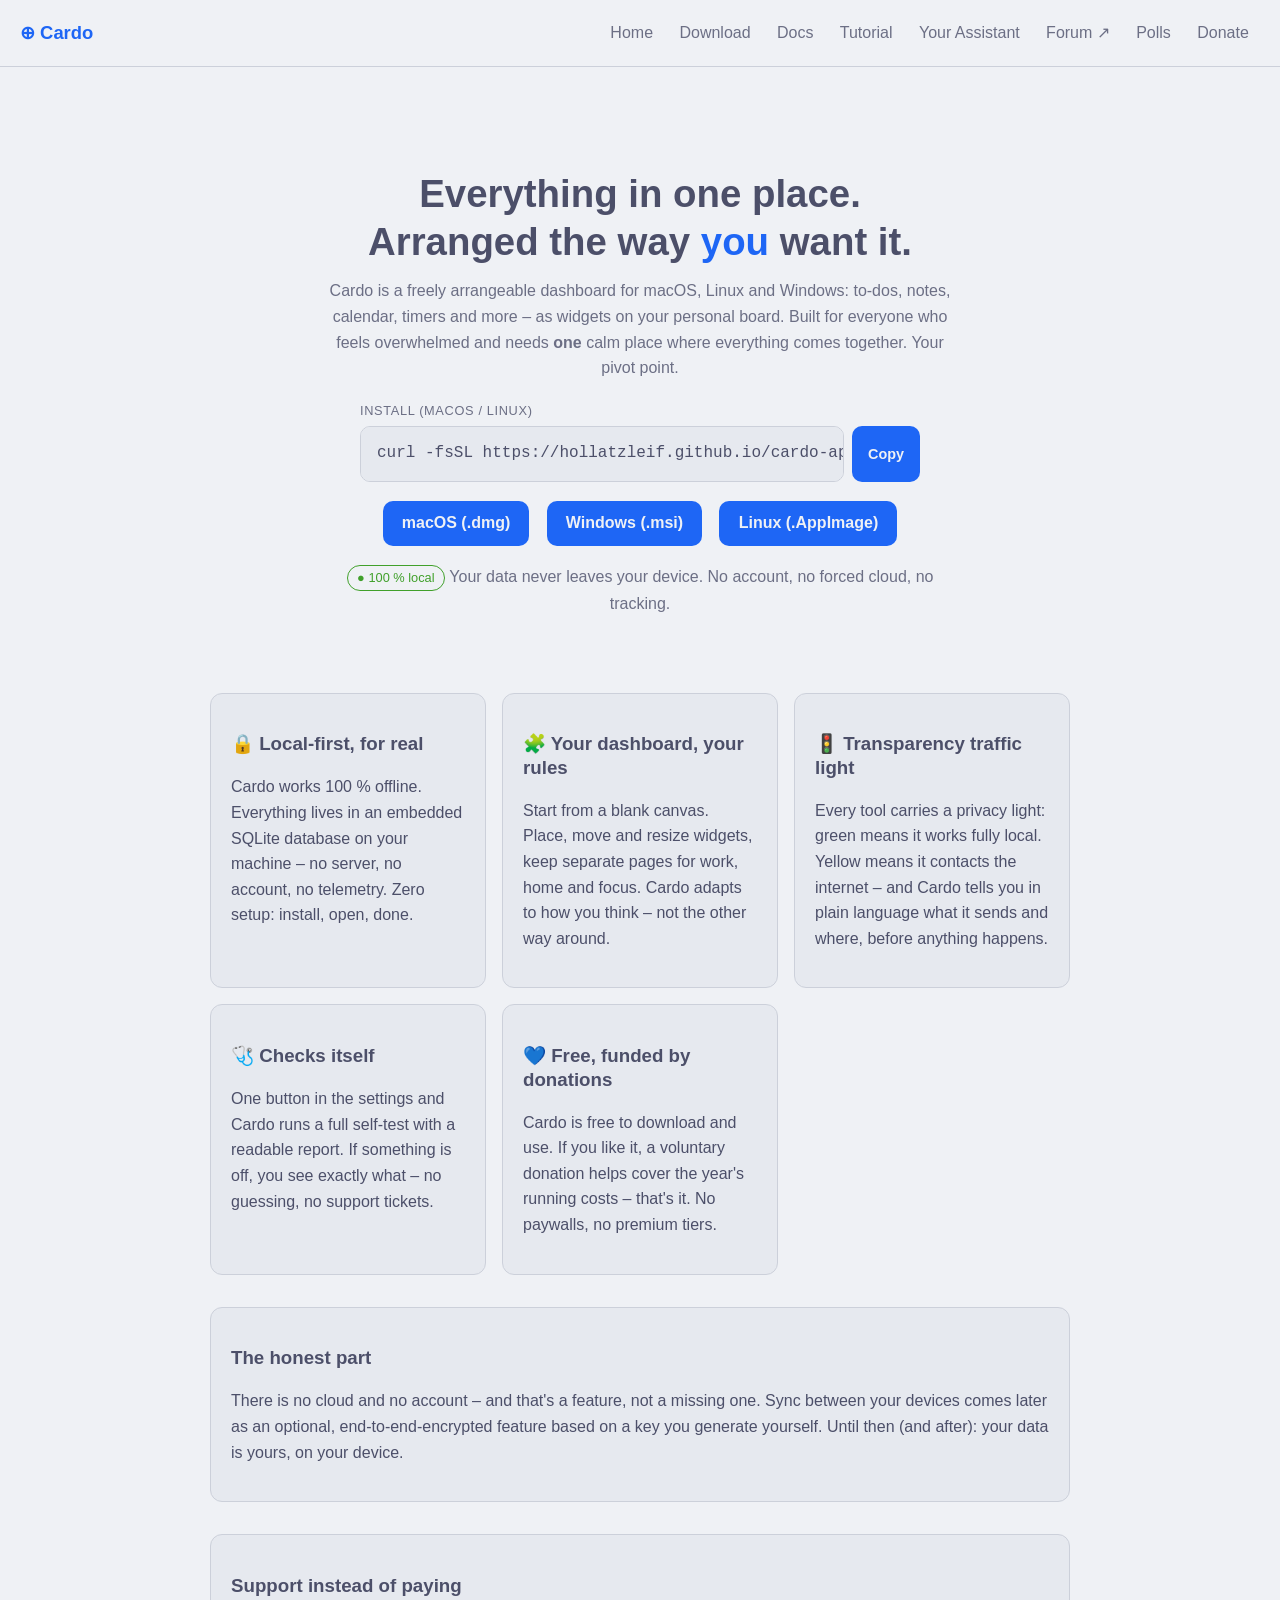
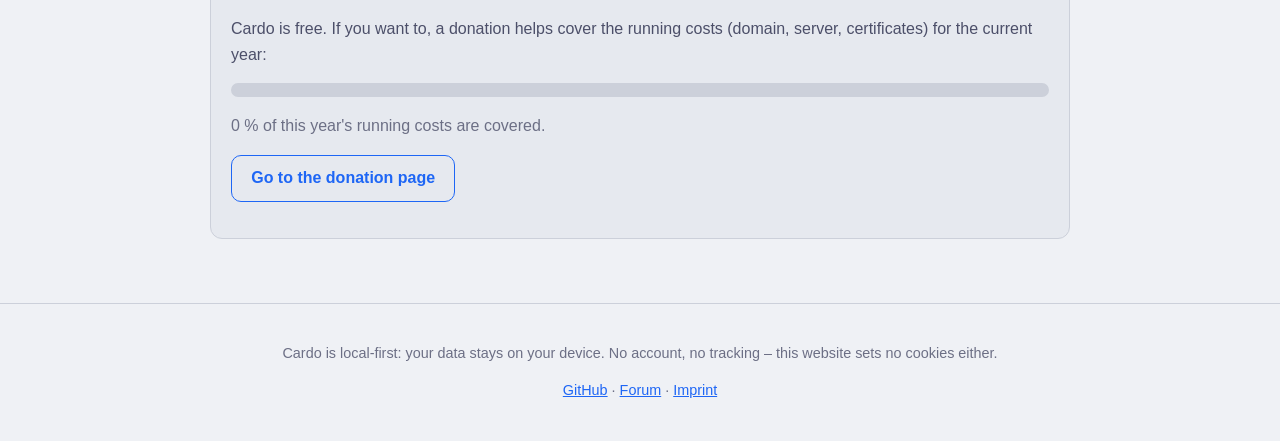
==== index.html @ 94a87a67 "deploy: hollatzleif/cardo@5a7bc5ab678f040e3e7ff39dbd07e768867f9c0e" ====
<!DOCTYPE html><html lang="en"> <head><meta charset="utf-8"><meta name="viewport" content="width=device-width, initial-scale=1"><title>Your pivot point · Cardo</title><meta name="description" content="Cardo – your pivot point. A freely arrangeable dashboard that gathers everything in one calm place. Local-first, free, no account."><meta http-equiv="Content-Security-Policy" content="default-src 'self'; script-src 'self' 'unsafe-inline'; style-src 'self' 'unsafe-inline'; img-src 'self' data:; connect-src 'self' https://cardo-polls.hollatzleif.workers.dev; frame-src 'none'; object-src 'none'; base-uri 'self'"><link rel="icon" type="image/png" href="/cardo-app/favicon.png"><link rel="icon" type="image/x-icon" href="/cardo-app/favicon.ico" sizes="any"><link rel="apple-touch-icon" href="/cardo-app/apple-touch-icon.png"><style>:root{--base: #1e1e2e;--surface-0: #313244;--surface-1: #45475a;--text: #cdd6f4;--text-muted: #a6adc8;--accent: #89b4fa;--success: #a6e3a1;--warning: #f9e2af;--danger: #f38ba8;--radius: 12px}@media(prefers-color-scheme:light){:root{--base: #eff1f5;--surface-0: #e6e9ef;--surface-1: #ccd0da;--text: #4c4f69;--text-muted: #6c6f85;--accent: #1e66f5;--success: #40a02b;--warning: #df8e1d;--danger: #d20f39}}*{box-sizing:border-box}body{margin:0;font-family:-apple-system,BlinkMacSystemFont,Segoe UI,Roboto,sans-serif;background:var(--base);color:var(--text);line-height:1.6}a{color:var(--accent)}main{max-width:900px;margin:0 auto;padding:2rem 1.25rem 4rem}.site-header{display:flex;align-items:center;justify-content:space-between;flex-wrap:wrap;gap:.5rem;padding:.9rem 1.25rem;border-bottom:1px solid var(--surface-1);position:sticky;top:0;background:var(--base);z-index:10}.brand{font-weight:800;text-decoration:none;font-size:1.15rem}.site-header nav{display:flex;gap:.25rem;flex-wrap:wrap}.site-header nav a{text-decoration:none;color:var(--text-muted);padding:.35rem .7rem;border-radius:8px}.site-header nav a.active,.site-header nav a:hover{color:var(--text);background:var(--surface-0)}.site-footer{border-top:1px solid var(--surface-1);padding:1.5rem 1.25rem;color:var(--text-muted);font-size:.9rem;text-align:center}.card{background:var(--surface-0);border:1px solid var(--surface-1);border-radius:var(--radius);padding:1.25rem}.btn{display:inline-block;background:var(--accent);color:var(--base);padding:.6rem 1.2rem;border-radius:10px;text-decoration:none;font-weight:700;border:none;cursor:pointer;font-size:1rem}.btn--ghost{background:transparent;color:var(--accent);border:1px solid var(--accent)}.muted{color:var(--text-muted)}code,pre{font-family:ui-monospace,SF Mono,Menlo,monospace}pre{background:var(--surface-0);border:1px solid var(--surface-1);border-radius:10px;padding:.9rem 1rem;overflow-x:auto}kbd{font-family:ui-monospace,SF Mono,Menlo,monospace;font-size:.85em;background:var(--surface-0);border:1px solid var(--surface-1);border-bottom-width:2px;border-radius:6px;padding:.1em .45em}h1,h2,h3{line-height:1.25}.badge{display:inline-block;padding:.1rem .6rem;border-radius:999px;font-size:.8rem;border:1px solid var(--success);color:var(--success)}
.copy-block[data-astro-cid-chpwp47i]{margin:.75rem 0;text-align:left}.copy-block__label[data-astro-cid-chpwp47i]{display:block;font-size:.8rem;color:var(--text-muted);margin-bottom:.3rem;text-transform:uppercase;letter-spacing:.05em}.copy-block__row[data-astro-cid-chpwp47i]{display:flex;align-items:stretch;gap:.5rem}.copy-block__pre[data-astro-cid-chpwp47i]{flex:1;margin:0;white-space:pre}.copy-block__btn[data-astro-cid-chpwp47i]{flex:none;background:var(--accent);color:var(--base);border:none;border-radius:10px;padding:0 1rem;font-weight:700;cursor:pointer;font-size:.9rem}
.barometer[data-astro-cid-riha7gi2]{height:14px;border-radius:999px;background:var(--surface-1);overflow:hidden;margin:.75rem 0 .25rem}.barometer__fill[data-astro-cid-riha7gi2]{height:100%;background:var(--success);border-radius:999px}.barometer-done[data-astro-cid-riha7gi2]{border:1px solid var(--success);border-radius:var(--radius);padding:.75rem 1rem;color:var(--success)}
.hero[data-astro-cid-j7pv25f6]{text-align:center;padding:2.5rem 0 2rem}.hero[data-astro-cid-j7pv25f6] h1[data-astro-cid-j7pv25f6]{font-size:2.4rem;margin-bottom:.75rem}.hero[data-astro-cid-j7pv25f6] em[data-astro-cid-j7pv25f6]{color:var(--accent);font-style:normal}.hero[data-astro-cid-j7pv25f6] p[data-astro-cid-j7pv25f6]{max-width:640px;margin:.75rem auto}.hero[data-astro-cid-j7pv25f6] .btn[data-astro-cid-j7pv25f6]{margin:.4rem}.hero__install[data-astro-cid-j7pv25f6]{max-width:560px;margin:1.25rem auto .5rem}.features[data-astro-cid-j7pv25f6]{display:grid;grid-template-columns:repeat(auto-fit,minmax(260px,1fr));gap:1rem;margin-top:2rem}
</style></head> <body> <header class="site-header"> <a class="brand" href="/cardo-app/">⊕ Cardo</a> <nav> <a href="/cardo-app/" class>Home</a><a href="/cardo-app/download" class>Download</a><a href="/cardo-app/docs" class>Docs</a><a href="/cardo-app/docs/tutorial" class>Tutorial</a><a href="/cardo-app/assistant" class>Your Assistant</a><a href="https://github.com/hollatzleif/cardo-app/discussions" rel="noopener" class>Forum ↗</a><a href="/cardo-app/polls" class>Polls</a><a href="/cardo-app/donate" class>Donate</a> </nav> </header> <main>  <section class="hero" data-astro-cid-j7pv25f6> <h1 data-astro-cid-j7pv25f6>Everything in one place.<br data-astro-cid-j7pv25f6>Arranged the way <em data-astro-cid-j7pv25f6>you</em> want it.</h1> <p class="muted" data-astro-cid-j7pv25f6>
Cardo is a freely arrangeable dashboard for macOS, Linux and Windows: to-dos, notes,
      calendar, timers and more – as widgets on your personal board. Built for everyone who
      feels overwhelmed and needs <strong data-astro-cid-j7pv25f6>one</strong> calm place where everything comes together.
      Your pivot point.
</p> <div class="hero__install" data-astro-cid-j7pv25f6> <div class="copy-block" data-astro-cid-chpwp47i> <span class="copy-block__label" data-astro-cid-chpwp47i>Install (macOS / Linux)</span> <div class="copy-block__row" data-astro-cid-chpwp47i> <pre class="copy-block__pre" data-astro-cid-chpwp47i><code data-astro-cid-chpwp47i>curl -fsSL https://hollatzleif.github.io/cardo-app/install.sh | sh</code></pre> <button class="copy-block__btn" type="button" data-copy="curl -fsSL https://hollatzleif.github.io/cardo-app/install.sh | sh" aria-label="Copy command to clipboard" data-astro-cid-chpwp47i>Copy</button> </div> </div> <script type="module">for(const t of document.querySelectorAll(".copy-block__btn"))t.addEventListener("click",async()=>{try{await navigator.clipboard.writeText(t.dataset.copy??""),t.textContent="Copied!",setTimeout(()=>{t.textContent="Copy"},2e3)}catch{}});</script>  </div> <p data-astro-cid-j7pv25f6> <a class="btn" href="/cardo-app/download#macos" data-astro-cid-j7pv25f6>macOS (.dmg)</a> <a class="btn" href="/cardo-app/download#windows" data-astro-cid-j7pv25f6>Windows (.msi)</a> <a class="btn" href="/cardo-app/download#linux" data-astro-cid-j7pv25f6>Linux (.AppImage)</a> </p> <p data-astro-cid-j7pv25f6><span class="badge" data-astro-cid-j7pv25f6>● 100 % local</span> <span class="muted" data-astro-cid-j7pv25f6>Your data never leaves your device. No account, no forced cloud, no tracking.</span></p> </section> <section class="features" data-astro-cid-j7pv25f6> <div class="card" data-astro-cid-j7pv25f6> <h3 data-astro-cid-j7pv25f6>🔒 Local-first, for real</h3> <p data-astro-cid-j7pv25f6>Cardo works 100 % offline. Everything lives in an embedded SQLite database on your machine – no server, no account, no telemetry. Zero setup: install, open, done.</p> </div> <div class="card" data-astro-cid-j7pv25f6> <h3 data-astro-cid-j7pv25f6>🧩 Your dashboard, your rules</h3> <p data-astro-cid-j7pv25f6>Start from a blank canvas. Place, move and resize widgets, keep separate pages for work, home and focus. Cardo adapts to how you think – not the other way around.</p> </div> <div class="card" data-astro-cid-j7pv25f6> <h3 data-astro-cid-j7pv25f6>🚦 Transparency traffic light</h3> <p data-astro-cid-j7pv25f6>Every tool carries a privacy light: green means it works fully local. Yellow means it contacts the internet – and Cardo tells you in plain language what it sends and where, before anything happens.</p> </div> <div class="card" data-astro-cid-j7pv25f6> <h3 data-astro-cid-j7pv25f6>🩺 Checks itself</h3> <p data-astro-cid-j7pv25f6>One button in the settings and Cardo runs a full self-test with a readable report. If something is off, you see exactly what – no guessing, no support tickets.</p> </div> <div class="card" data-astro-cid-j7pv25f6> <h3 data-astro-cid-j7pv25f6>💙 Free, funded by donations</h3> <p data-astro-cid-j7pv25f6>Cardo is free to download and use. If you like it, a voluntary donation helps cover the year's running costs – that's it. No paywalls, no premium tiers.</p> </div> </section> <section class="card honest" style="margin-top:2rem" data-astro-cid-j7pv25f6> <h3 data-astro-cid-j7pv25f6>The honest part</h3> <p data-astro-cid-j7pv25f6>
There is no cloud and no account – and that's a feature, not a missing one. Sync between
      your devices comes later as an optional, end-to-end-encrypted feature based on a key you
      generate yourself. Until then (and after): your data is yours, on your device.
</p> </section> <section class="card" style="margin-top:2rem" data-astro-cid-j7pv25f6> <h3 data-astro-cid-j7pv25f6>Support instead of paying</h3> <p data-astro-cid-j7pv25f6>
Cardo is free. If you want to, a donation helps cover the running costs
      (domain, server, certificates) for the current year:
</p> <div class="barometer" role="progressbar" aria-valuemin="0" aria-valuemax="100" aria-valuenow="0" aria-label="Running costs covered: 0%" data-astro-cid-riha7gi2><div class="barometer__fill" style="width:0%" data-astro-cid-riha7gi2></div></div><p class="muted" data-astro-cid-riha7gi2>0 % of this year's running costs are covered.
</p> <p data-astro-cid-j7pv25f6><a class="btn btn--ghost" href="/cardo-app/donate" data-astro-cid-j7pv25f6>Go to the donation page</a></p> </section>   </main> <footer class="site-footer"> <p>
Cardo is local-first: your data stays on your device. No account, no tracking –
        this website sets no cookies either.
</p> <p> <a href="https://github.com/hollatzleif/cardo-app" rel="noopener">GitHub</a> ·
<a href="https://github.com/hollatzleif/cardo-app/discussions" rel="noopener">Forum</a> ·
 <a href="/cardo-app/imprint">Imprint</a> </p> </footer>  </body> </html>
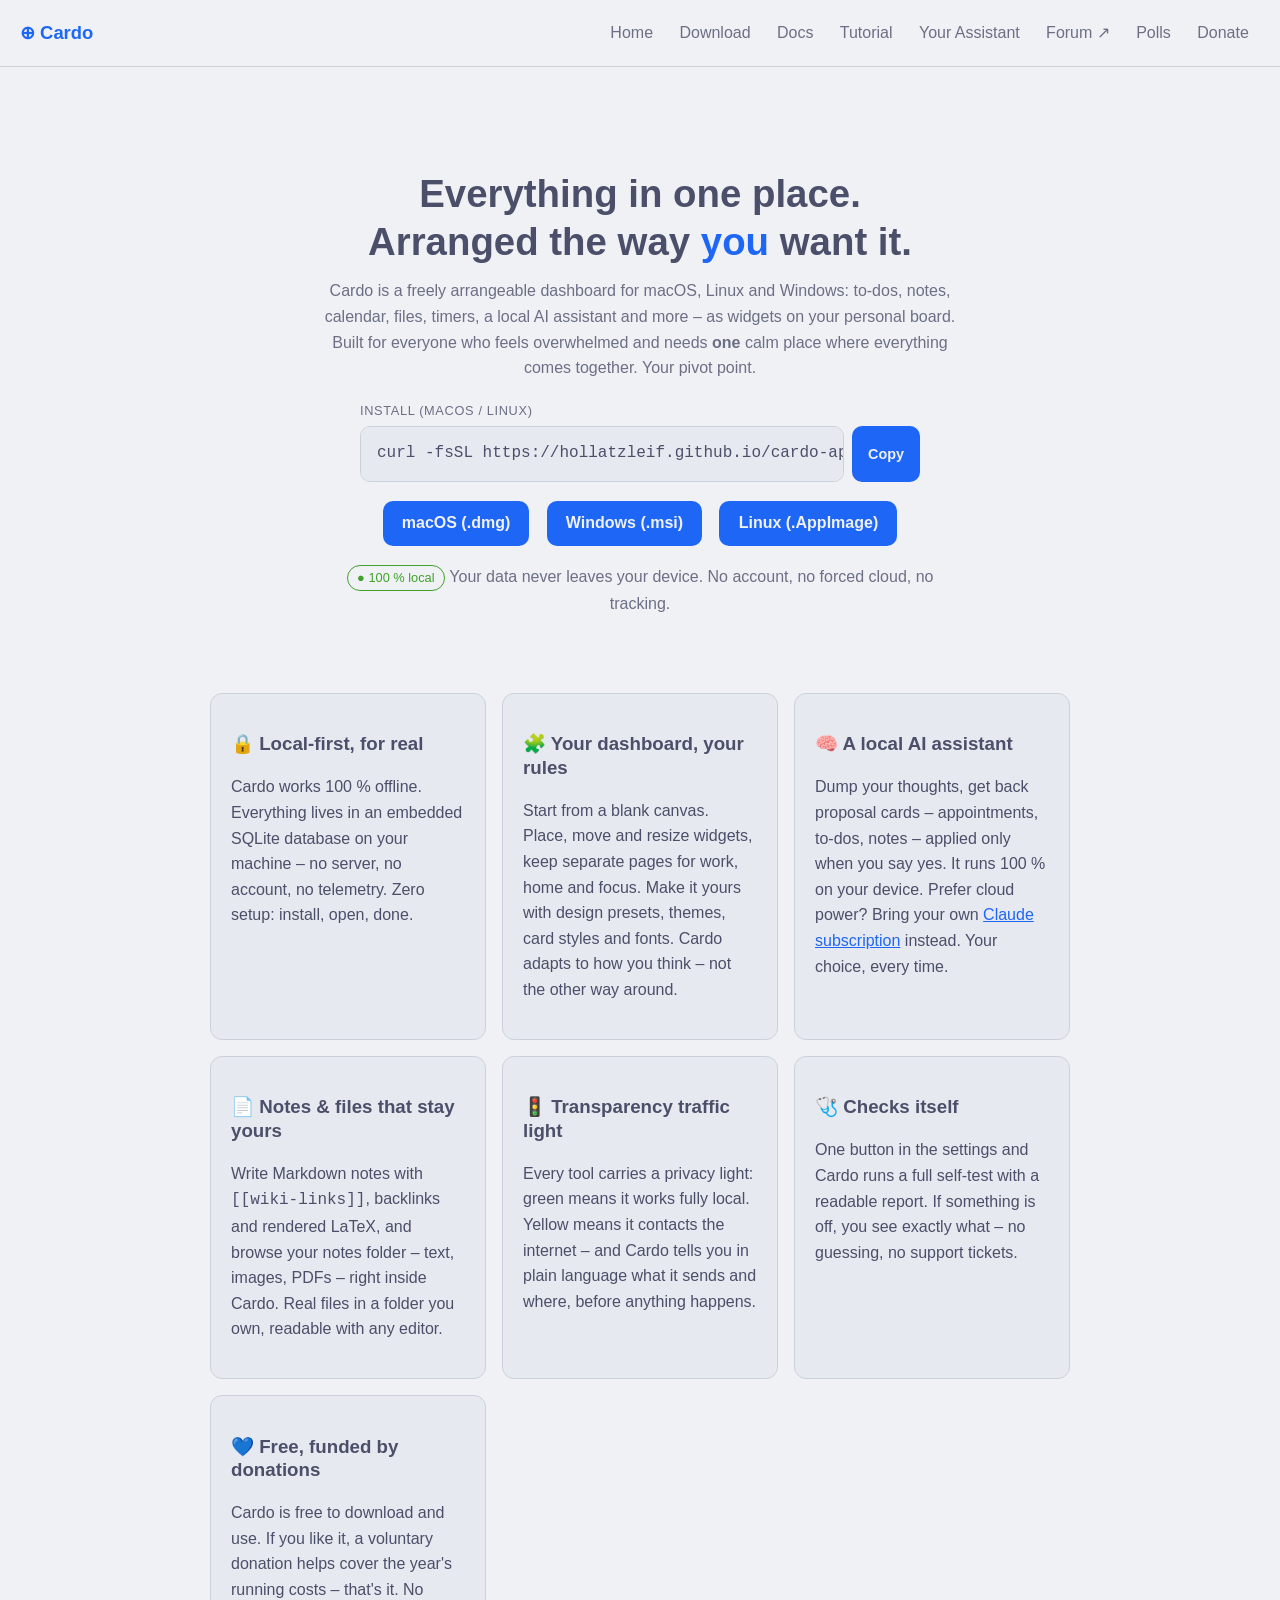
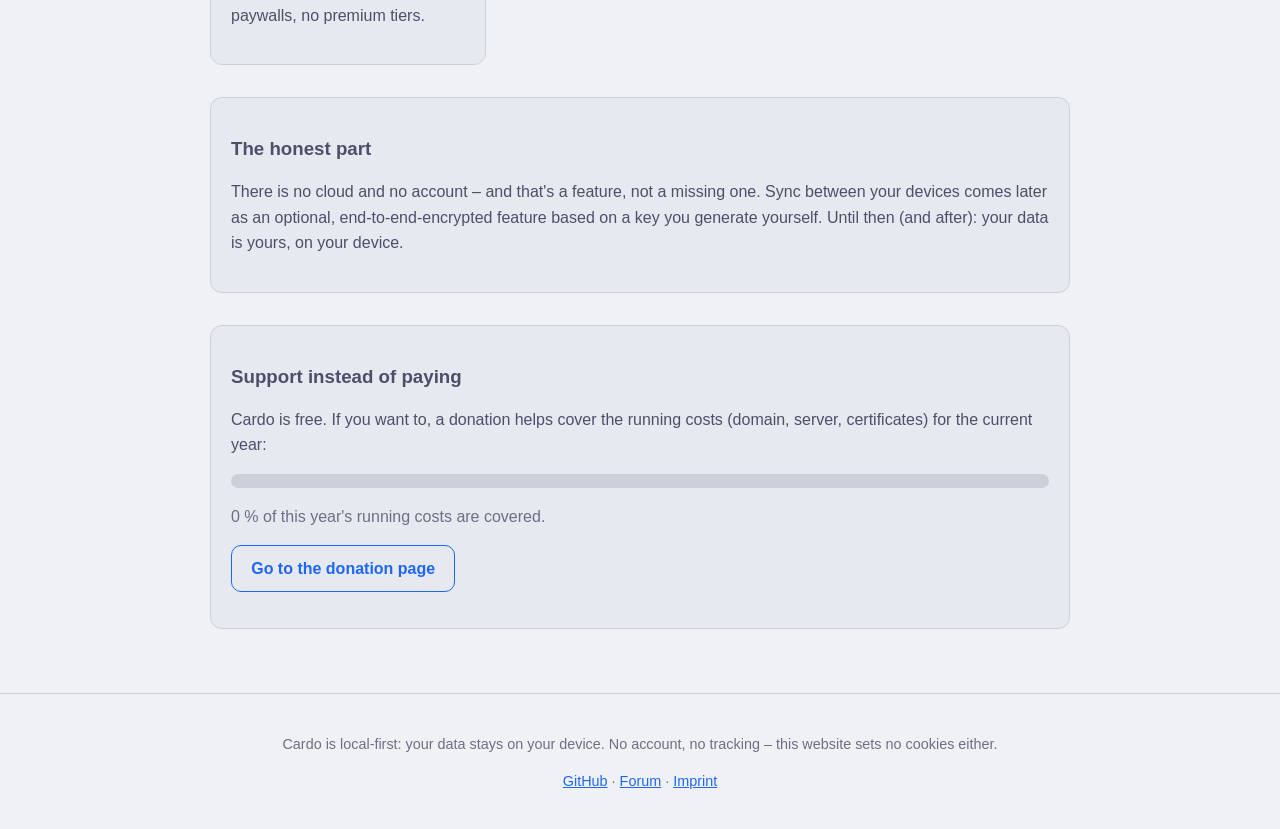
==== commit d920ae7c: "deploy: hollatzleif/cardo@2c29106f94c7e53439c5901fb2f9029bafc53321" ====
--- a/index.html
+++ b/index.html
@@ -4,10 +4,10 @@
 .hero[data-astro-cid-j7pv25f6]{text-align:center;padding:2.5rem 0 2rem}.hero[data-astro-cid-j7pv25f6] h1[data-astro-cid-j7pv25f6]{font-size:2.4rem;margin-bottom:.75rem}.hero[data-astro-cid-j7pv25f6] em[data-astro-cid-j7pv25f6]{color:var(--accent);font-style:normal}.hero[data-astro-cid-j7pv25f6] p[data-astro-cid-j7pv25f6]{max-width:640px;margin:.75rem auto}.hero[data-astro-cid-j7pv25f6] .btn[data-astro-cid-j7pv25f6]{margin:.4rem}.hero__install[data-astro-cid-j7pv25f6]{max-width:560px;margin:1.25rem auto .5rem}.features[data-astro-cid-j7pv25f6]{display:grid;grid-template-columns:repeat(auto-fit,minmax(260px,1fr));gap:1rem;margin-top:2rem}
 </style></head> <body> <header class="site-header"> <a class="brand" href="/cardo-app/">⊕ Cardo</a> <nav> <a href="/cardo-app/" class>Home</a><a href="/cardo-app/download" class>Download</a><a href="/cardo-app/docs" class>Docs</a><a href="/cardo-app/docs/tutorial" class>Tutorial</a><a href="/cardo-app/assistant" class>Your Assistant</a><a href="https://github.com/hollatzleif/cardo-app/discussions" rel="noopener" class>Forum ↗</a><a href="/cardo-app/polls" class>Polls</a><a href="/cardo-app/donate" class>Donate</a> </nav> </header> <main>  <section class="hero" data-astro-cid-j7pv25f6> <h1 data-astro-cid-j7pv25f6>Everything in one place.<br data-astro-cid-j7pv25f6>Arranged the way <em data-astro-cid-j7pv25f6>you</em> want it.</h1> <p class="muted" data-astro-cid-j7pv25f6>
 Cardo is a freely arrangeable dashboard for macOS, Linux and Windows: to-dos, notes,
-      calendar, timers and more – as widgets on your personal board. Built for everyone who
-      feels overwhelmed and needs <strong data-astro-cid-j7pv25f6>one</strong> calm place where everything comes together.
-      Your pivot point.
-</p> <div class="hero__install" data-astro-cid-j7pv25f6> <div class="copy-block" data-astro-cid-chpwp47i> <span class="copy-block__label" data-astro-cid-chpwp47i>Install (macOS / Linux)</span> <div class="copy-block__row" data-astro-cid-chpwp47i> <pre class="copy-block__pre" data-astro-cid-chpwp47i><code data-astro-cid-chpwp47i>curl -fsSL https://hollatzleif.github.io/cardo-app/install.sh | sh</code></pre> <button class="copy-block__btn" type="button" data-copy="curl -fsSL https://hollatzleif.github.io/cardo-app/install.sh | sh" aria-label="Copy command to clipboard" data-astro-cid-chpwp47i>Copy</button> </div> </div> <script type="module">for(const t of document.querySelectorAll(".copy-block__btn"))t.addEventListener("click",async()=>{try{await navigator.clipboard.writeText(t.dataset.copy??""),t.textContent="Copied!",setTimeout(()=>{t.textContent="Copy"},2e3)}catch{}});</script>  </div> <p data-astro-cid-j7pv25f6> <a class="btn" href="/cardo-app/download#macos" data-astro-cid-j7pv25f6>macOS (.dmg)</a> <a class="btn" href="/cardo-app/download#windows" data-astro-cid-j7pv25f6>Windows (.msi)</a> <a class="btn" href="/cardo-app/download#linux" data-astro-cid-j7pv25f6>Linux (.AppImage)</a> </p> <p data-astro-cid-j7pv25f6><span class="badge" data-astro-cid-j7pv25f6>● 100 % local</span> <span class="muted" data-astro-cid-j7pv25f6>Your data never leaves your device. No account, no forced cloud, no tracking.</span></p> </section> <section class="features" data-astro-cid-j7pv25f6> <div class="card" data-astro-cid-j7pv25f6> <h3 data-astro-cid-j7pv25f6>🔒 Local-first, for real</h3> <p data-astro-cid-j7pv25f6>Cardo works 100 % offline. Everything lives in an embedded SQLite database on your machine – no server, no account, no telemetry. Zero setup: install, open, done.</p> </div> <div class="card" data-astro-cid-j7pv25f6> <h3 data-astro-cid-j7pv25f6>🧩 Your dashboard, your rules</h3> <p data-astro-cid-j7pv25f6>Start from a blank canvas. Place, move and resize widgets, keep separate pages for work, home and focus. Cardo adapts to how you think – not the other way around.</p> </div> <div class="card" data-astro-cid-j7pv25f6> <h3 data-astro-cid-j7pv25f6>🚦 Transparency traffic light</h3> <p data-astro-cid-j7pv25f6>Every tool carries a privacy light: green means it works fully local. Yellow means it contacts the internet – and Cardo tells you in plain language what it sends and where, before anything happens.</p> </div> <div class="card" data-astro-cid-j7pv25f6> <h3 data-astro-cid-j7pv25f6>🩺 Checks itself</h3> <p data-astro-cid-j7pv25f6>One button in the settings and Cardo runs a full self-test with a readable report. If something is off, you see exactly what – no guessing, no support tickets.</p> </div> <div class="card" data-astro-cid-j7pv25f6> <h3 data-astro-cid-j7pv25f6>💙 Free, funded by donations</h3> <p data-astro-cid-j7pv25f6>Cardo is free to download and use. If you like it, a voluntary donation helps cover the year's running costs – that's it. No paywalls, no premium tiers.</p> </div> </section> <section class="card honest" style="margin-top:2rem" data-astro-cid-j7pv25f6> <h3 data-astro-cid-j7pv25f6>The honest part</h3> <p data-astro-cid-j7pv25f6>
+      calendar, files, timers, a local AI assistant and more – as widgets on your personal
+      board. Built for everyone who feels overwhelmed and needs <strong data-astro-cid-j7pv25f6>one</strong> calm place
+      where everything comes together. Your pivot point.
+</p> <div class="hero__install" data-astro-cid-j7pv25f6> <div class="copy-block" data-astro-cid-chpwp47i> <span class="copy-block__label" data-astro-cid-chpwp47i>Install (macOS / Linux)</span> <div class="copy-block__row" data-astro-cid-chpwp47i> <pre class="copy-block__pre" data-astro-cid-chpwp47i><code data-astro-cid-chpwp47i>curl -fsSL https://hollatzleif.github.io/cardo-app/install.sh | sh</code></pre> <button class="copy-block__btn" type="button" data-copy="curl -fsSL https://hollatzleif.github.io/cardo-app/install.sh | sh" aria-label="Copy command to clipboard" data-astro-cid-chpwp47i>Copy</button> </div> </div> <script type="module">for(const t of document.querySelectorAll(".copy-block__btn"))t.addEventListener("click",async()=>{try{await navigator.clipboard.writeText(t.dataset.copy??""),t.textContent="Copied!",setTimeout(()=>{t.textContent="Copy"},2e3)}catch{}});</script>  </div> <p data-astro-cid-j7pv25f6> <a class="btn" href="/cardo-app/download#macos" data-astro-cid-j7pv25f6>macOS (.dmg)</a> <a class="btn" href="/cardo-app/download#windows" data-astro-cid-j7pv25f6>Windows (.msi)</a> <a class="btn" href="/cardo-app/download#linux" data-astro-cid-j7pv25f6>Linux (.AppImage)</a> </p> <p data-astro-cid-j7pv25f6><span class="badge" data-astro-cid-j7pv25f6>● 100 % local</span> <span class="muted" data-astro-cid-j7pv25f6>Your data never leaves your device. No account, no forced cloud, no tracking.</span></p> </section> <section class="features" data-astro-cid-j7pv25f6> <div class="card" data-astro-cid-j7pv25f6> <h3 data-astro-cid-j7pv25f6>🔒 Local-first, for real</h3> <p data-astro-cid-j7pv25f6>Cardo works 100 % offline. Everything lives in an embedded SQLite database on your machine – no server, no account, no telemetry. Zero setup: install, open, done.</p> </div> <div class="card" data-astro-cid-j7pv25f6> <h3 data-astro-cid-j7pv25f6>🧩 Your dashboard, your rules</h3> <p data-astro-cid-j7pv25f6>Start from a blank canvas. Place, move and resize widgets, keep separate pages for work, home and focus. Make it yours with design presets, themes, card styles and fonts. Cardo adapts to how you think – not the other way around.</p> </div> <div class="card" data-astro-cid-j7pv25f6> <h3 data-astro-cid-j7pv25f6>🧠 A local AI assistant</h3> <p data-astro-cid-j7pv25f6>Dump your thoughts, get back proposal cards – appointments, to-dos, notes – applied only when you say yes. It runs 100 % on your device. Prefer cloud power? Bring your own <a href="/cardo-app/assistant" data-astro-cid-j7pv25f6>Claude subscription</a> instead. Your choice, every time.</p> </div> <div class="card" data-astro-cid-j7pv25f6> <h3 data-astro-cid-j7pv25f6>📄 Notes &amp; files that stay yours</h3> <p data-astro-cid-j7pv25f6>Write Markdown notes with <code data-astro-cid-j7pv25f6>[[wiki-links]]</code>, backlinks and rendered LaTeX, and browse your notes folder – text, images, PDFs – right inside Cardo. Real files in a folder you own, readable with any editor.</p> </div> <div class="card" data-astro-cid-j7pv25f6> <h3 data-astro-cid-j7pv25f6>🚦 Transparency traffic light</h3> <p data-astro-cid-j7pv25f6>Every tool carries a privacy light: green means it works fully local. Yellow means it contacts the internet – and Cardo tells you in plain language what it sends and where, before anything happens.</p> </div> <div class="card" data-astro-cid-j7pv25f6> <h3 data-astro-cid-j7pv25f6>🩺 Checks itself</h3> <p data-astro-cid-j7pv25f6>One button in the settings and Cardo runs a full self-test with a readable report. If something is off, you see exactly what – no guessing, no support tickets.</p> </div> <div class="card" data-astro-cid-j7pv25f6> <h3 data-astro-cid-j7pv25f6>💙 Free, funded by donations</h3> <p data-astro-cid-j7pv25f6>Cardo is free to download and use. If you like it, a voluntary donation helps cover the year's running costs – that's it. No paywalls, no premium tiers.</p> </div> </section> <section class="card honest" style="margin-top:2rem" data-astro-cid-j7pv25f6> <h3 data-astro-cid-j7pv25f6>The honest part</h3> <p data-astro-cid-j7pv25f6>
 There is no cloud and no account – and that's a feature, not a missing one. Sync between
       your devices comes later as an optional, end-to-end-encrypted feature based on a key you
       generate yourself. Until then (and after): your data is yours, on your device.
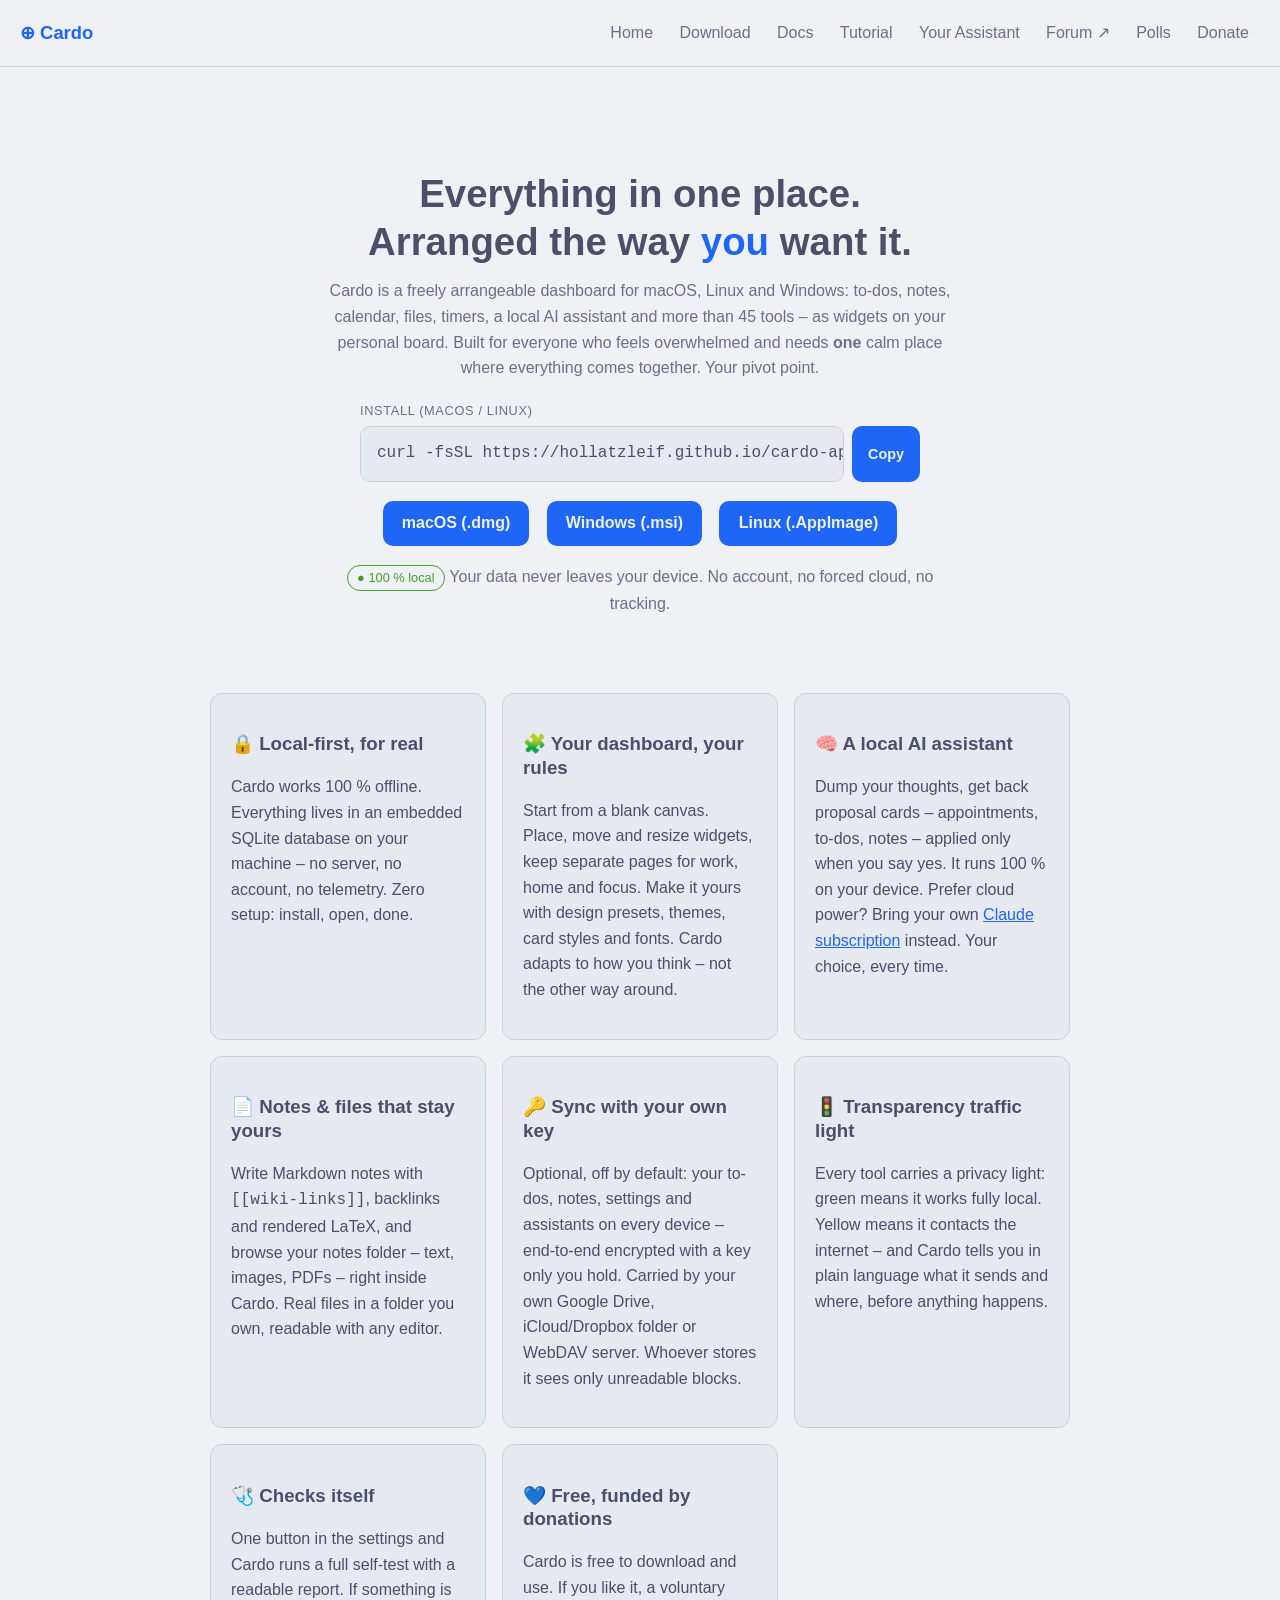
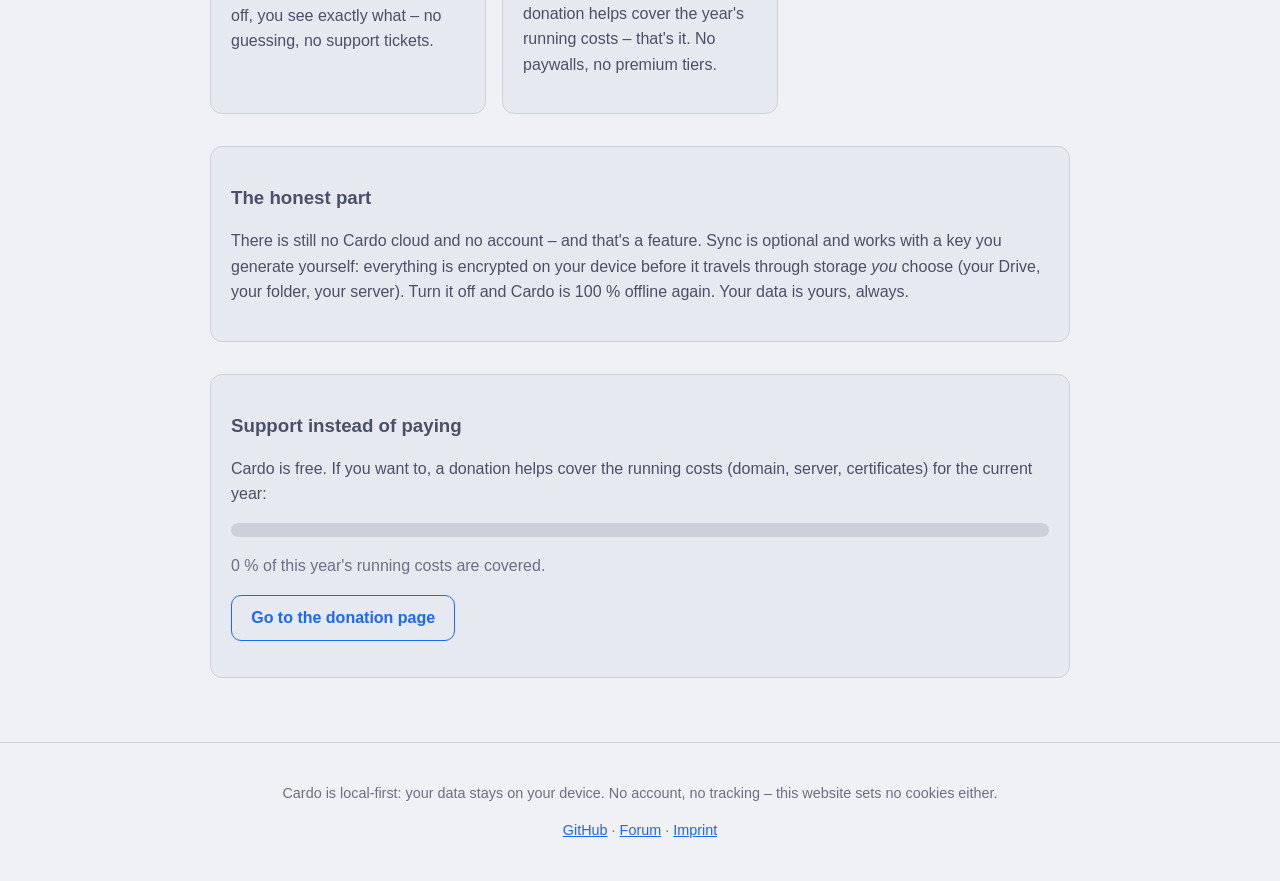
==== commit 7d923a9a: "deploy: hollatzleif/cardo@d10848399d630a646cde15411e94b0beca917cb8" ====
--- a/index.html
+++ b/index.html
@@ -4,13 +4,14 @@
 .hero[data-astro-cid-j7pv25f6]{text-align:center;padding:2.5rem 0 2rem}.hero[data-astro-cid-j7pv25f6] h1[data-astro-cid-j7pv25f6]{font-size:2.4rem;margin-bottom:.75rem}.hero[data-astro-cid-j7pv25f6] em[data-astro-cid-j7pv25f6]{color:var(--accent);font-style:normal}.hero[data-astro-cid-j7pv25f6] p[data-astro-cid-j7pv25f6]{max-width:640px;margin:.75rem auto}.hero[data-astro-cid-j7pv25f6] .btn[data-astro-cid-j7pv25f6]{margin:.4rem}.hero__install[data-astro-cid-j7pv25f6]{max-width:560px;margin:1.25rem auto .5rem}.features[data-astro-cid-j7pv25f6]{display:grid;grid-template-columns:repeat(auto-fit,minmax(260px,1fr));gap:1rem;margin-top:2rem}
 </style></head> <body> <header class="site-header"> <a class="brand" href="/cardo-app/">⊕ Cardo</a> <nav> <a href="/cardo-app/" class>Home</a><a href="/cardo-app/download" class>Download</a><a href="/cardo-app/docs" class>Docs</a><a href="/cardo-app/docs/tutorial" class>Tutorial</a><a href="/cardo-app/assistant" class>Your Assistant</a><a href="https://github.com/hollatzleif/cardo-app/discussions" rel="noopener" class>Forum ↗</a><a href="/cardo-app/polls" class>Polls</a><a href="/cardo-app/donate" class>Donate</a> </nav> </header> <main>  <section class="hero" data-astro-cid-j7pv25f6> <h1 data-astro-cid-j7pv25f6>Everything in one place.<br data-astro-cid-j7pv25f6>Arranged the way <em data-astro-cid-j7pv25f6>you</em> want it.</h1> <p class="muted" data-astro-cid-j7pv25f6>
 Cardo is a freely arrangeable dashboard for macOS, Linux and Windows: to-dos, notes,
-      calendar, files, timers, a local AI assistant and more – as widgets on your personal
-      board. Built for everyone who feels overwhelmed and needs <strong data-astro-cid-j7pv25f6>one</strong> calm place
-      where everything comes together. Your pivot point.
-</p> <div class="hero__install" data-astro-cid-j7pv25f6> <div class="copy-block" data-astro-cid-chpwp47i> <span class="copy-block__label" data-astro-cid-chpwp47i>Install (macOS / Linux)</span> <div class="copy-block__row" data-astro-cid-chpwp47i> <pre class="copy-block__pre" data-astro-cid-chpwp47i><code data-astro-cid-chpwp47i>curl -fsSL https://hollatzleif.github.io/cardo-app/install.sh | sh</code></pre> <button class="copy-block__btn" type="button" data-copy="curl -fsSL https://hollatzleif.github.io/cardo-app/install.sh | sh" aria-label="Copy command to clipboard" data-astro-cid-chpwp47i>Copy</button> </div> </div> <script type="module">for(const t of document.querySelectorAll(".copy-block__btn"))t.addEventListener("click",async()=>{try{await navigator.clipboard.writeText(t.dataset.copy??""),t.textContent="Copied!",setTimeout(()=>{t.textContent="Copy"},2e3)}catch{}});</script>  </div> <p data-astro-cid-j7pv25f6> <a class="btn" href="/cardo-app/download#macos" data-astro-cid-j7pv25f6>macOS (.dmg)</a> <a class="btn" href="/cardo-app/download#windows" data-astro-cid-j7pv25f6>Windows (.msi)</a> <a class="btn" href="/cardo-app/download#linux" data-astro-cid-j7pv25f6>Linux (.AppImage)</a> </p> <p data-astro-cid-j7pv25f6><span class="badge" data-astro-cid-j7pv25f6>● 100 % local</span> <span class="muted" data-astro-cid-j7pv25f6>Your data never leaves your device. No account, no forced cloud, no tracking.</span></p> </section> <section class="features" data-astro-cid-j7pv25f6> <div class="card" data-astro-cid-j7pv25f6> <h3 data-astro-cid-j7pv25f6>🔒 Local-first, for real</h3> <p data-astro-cid-j7pv25f6>Cardo works 100 % offline. Everything lives in an embedded SQLite database on your machine – no server, no account, no telemetry. Zero setup: install, open, done.</p> </div> <div class="card" data-astro-cid-j7pv25f6> <h3 data-astro-cid-j7pv25f6>🧩 Your dashboard, your rules</h3> <p data-astro-cid-j7pv25f6>Start from a blank canvas. Place, move and resize widgets, keep separate pages for work, home and focus. Make it yours with design presets, themes, card styles and fonts. Cardo adapts to how you think – not the other way around.</p> </div> <div class="card" data-astro-cid-j7pv25f6> <h3 data-astro-cid-j7pv25f6>🧠 A local AI assistant</h3> <p data-astro-cid-j7pv25f6>Dump your thoughts, get back proposal cards – appointments, to-dos, notes – applied only when you say yes. It runs 100 % on your device. Prefer cloud power? Bring your own <a href="/cardo-app/assistant" data-astro-cid-j7pv25f6>Claude subscription</a> instead. Your choice, every time.</p> </div> <div class="card" data-astro-cid-j7pv25f6> <h3 data-astro-cid-j7pv25f6>📄 Notes &amp; files that stay yours</h3> <p data-astro-cid-j7pv25f6>Write Markdown notes with <code data-astro-cid-j7pv25f6>[[wiki-links]]</code>, backlinks and rendered LaTeX, and browse your notes folder – text, images, PDFs – right inside Cardo. Real files in a folder you own, readable with any editor.</p> </div> <div class="card" data-astro-cid-j7pv25f6> <h3 data-astro-cid-j7pv25f6>🚦 Transparency traffic light</h3> <p data-astro-cid-j7pv25f6>Every tool carries a privacy light: green means it works fully local. Yellow means it contacts the internet – and Cardo tells you in plain language what it sends and where, before anything happens.</p> </div> <div class="card" data-astro-cid-j7pv25f6> <h3 data-astro-cid-j7pv25f6>🩺 Checks itself</h3> <p data-astro-cid-j7pv25f6>One button in the settings and Cardo runs a full self-test with a readable report. If something is off, you see exactly what – no guessing, no support tickets.</p> </div> <div class="card" data-astro-cid-j7pv25f6> <h3 data-astro-cid-j7pv25f6>💙 Free, funded by donations</h3> <p data-astro-cid-j7pv25f6>Cardo is free to download and use. If you like it, a voluntary donation helps cover the year's running costs – that's it. No paywalls, no premium tiers.</p> </div> </section> <section class="card honest" style="margin-top:2rem" data-astro-cid-j7pv25f6> <h3 data-astro-cid-j7pv25f6>The honest part</h3> <p data-astro-cid-j7pv25f6>
-There is no cloud and no account – and that's a feature, not a missing one. Sync between
-      your devices comes later as an optional, end-to-end-encrypted feature based on a key you
-      generate yourself. Until then (and after): your data is yours, on your device.
+      calendar, files, timers, a local AI assistant and more than 45 tools – as widgets on your
+      personal board. Built for everyone who feels overwhelmed and needs <strong data-astro-cid-j7pv25f6>one</strong> calm
+      place where everything comes together. Your pivot point.
+</p> <div class="hero__install" data-astro-cid-j7pv25f6> <div class="copy-block" data-astro-cid-chpwp47i> <span class="copy-block__label" data-astro-cid-chpwp47i>Install (macOS / Linux)</span> <div class="copy-block__row" data-astro-cid-chpwp47i> <pre class="copy-block__pre" data-astro-cid-chpwp47i><code data-astro-cid-chpwp47i>curl -fsSL https://hollatzleif.github.io/cardo-app/install.sh | sh</code></pre> <button class="copy-block__btn" type="button" data-copy="curl -fsSL https://hollatzleif.github.io/cardo-app/install.sh | sh" aria-label="Copy command to clipboard" data-astro-cid-chpwp47i>Copy</button> </div> </div> <script type="module">for(const t of document.querySelectorAll(".copy-block__btn"))t.addEventListener("click",async()=>{try{await navigator.clipboard.writeText(t.dataset.copy??""),t.textContent="Copied!",setTimeout(()=>{t.textContent="Copy"},2e3)}catch{}});</script>  </div> <p data-astro-cid-j7pv25f6> <a class="btn" href="/cardo-app/download#macos" data-astro-cid-j7pv25f6>macOS (.dmg)</a> <a class="btn" href="/cardo-app/download#windows" data-astro-cid-j7pv25f6>Windows (.msi)</a> <a class="btn" href="/cardo-app/download#linux" data-astro-cid-j7pv25f6>Linux (.AppImage)</a> </p> <p data-astro-cid-j7pv25f6><span class="badge" data-astro-cid-j7pv25f6>● 100 % local</span> <span class="muted" data-astro-cid-j7pv25f6>Your data never leaves your device. No account, no forced cloud, no tracking.</span></p> </section> <section class="features" data-astro-cid-j7pv25f6> <div class="card" data-astro-cid-j7pv25f6> <h3 data-astro-cid-j7pv25f6>🔒 Local-first, for real</h3> <p data-astro-cid-j7pv25f6>Cardo works 100 % offline. Everything lives in an embedded SQLite database on your machine – no server, no account, no telemetry. Zero setup: install, open, done.</p> </div> <div class="card" data-astro-cid-j7pv25f6> <h3 data-astro-cid-j7pv25f6>🧩 Your dashboard, your rules</h3> <p data-astro-cid-j7pv25f6>Start from a blank canvas. Place, move and resize widgets, keep separate pages for work, home and focus. Make it yours with design presets, themes, card styles and fonts. Cardo adapts to how you think – not the other way around.</p> </div> <div class="card" data-astro-cid-j7pv25f6> <h3 data-astro-cid-j7pv25f6>🧠 A local AI assistant</h3> <p data-astro-cid-j7pv25f6>Dump your thoughts, get back proposal cards – appointments, to-dos, notes – applied only when you say yes. It runs 100 % on your device. Prefer cloud power? Bring your own <a href="/cardo-app/assistant" data-astro-cid-j7pv25f6>Claude subscription</a> instead. Your choice, every time.</p> </div> <div class="card" data-astro-cid-j7pv25f6> <h3 data-astro-cid-j7pv25f6>📄 Notes &amp; files that stay yours</h3> <p data-astro-cid-j7pv25f6>Write Markdown notes with <code data-astro-cid-j7pv25f6>[[wiki-links]]</code>, backlinks and rendered LaTeX, and browse your notes folder – text, images, PDFs – right inside Cardo. Real files in a folder you own, readable with any editor.</p> </div> <div class="card" data-astro-cid-j7pv25f6> <h3 data-astro-cid-j7pv25f6>🔑 Sync with your own key</h3> <p data-astro-cid-j7pv25f6>Optional, off by default: your to-dos, notes, settings and assistants on every device – end-to-end encrypted with a key only you hold. Carried by your own Google Drive, iCloud/Dropbox folder or WebDAV server. Whoever stores it sees only unreadable blocks.</p> </div> <div class="card" data-astro-cid-j7pv25f6> <h3 data-astro-cid-j7pv25f6>🚦 Transparency traffic light</h3> <p data-astro-cid-j7pv25f6>Every tool carries a privacy light: green means it works fully local. Yellow means it contacts the internet – and Cardo tells you in plain language what it sends and where, before anything happens.</p> </div> <div class="card" data-astro-cid-j7pv25f6> <h3 data-astro-cid-j7pv25f6>🩺 Checks itself</h3> <p data-astro-cid-j7pv25f6>One button in the settings and Cardo runs a full self-test with a readable report. If something is off, you see exactly what – no guessing, no support tickets.</p> </div> <div class="card" data-astro-cid-j7pv25f6> <h3 data-astro-cid-j7pv25f6>💙 Free, funded by donations</h3> <p data-astro-cid-j7pv25f6>Cardo is free to download and use. If you like it, a voluntary donation helps cover the year's running costs – that's it. No paywalls, no premium tiers.</p> </div> </section> <section class="card honest" style="margin-top:2rem" data-astro-cid-j7pv25f6> <h3 data-astro-cid-j7pv25f6>The honest part</h3> <p data-astro-cid-j7pv25f6>
+There is still no Cardo cloud and no account – and that's a feature. Sync is optional and
+      works with a key you generate yourself: everything is encrypted on your device before it
+      travels through storage <em data-astro-cid-j7pv25f6>you</em> choose (your Drive, your folder, your server).
+      Turn it off and Cardo is 100&nbsp;% offline again. Your data is yours, always.
 </p> </section> <section class="card" style="margin-top:2rem" data-astro-cid-j7pv25f6> <h3 data-astro-cid-j7pv25f6>Support instead of paying</h3> <p data-astro-cid-j7pv25f6>
 Cardo is free. If you want to, a donation helps cover the running costs
       (domain, server, certificates) for the current year:
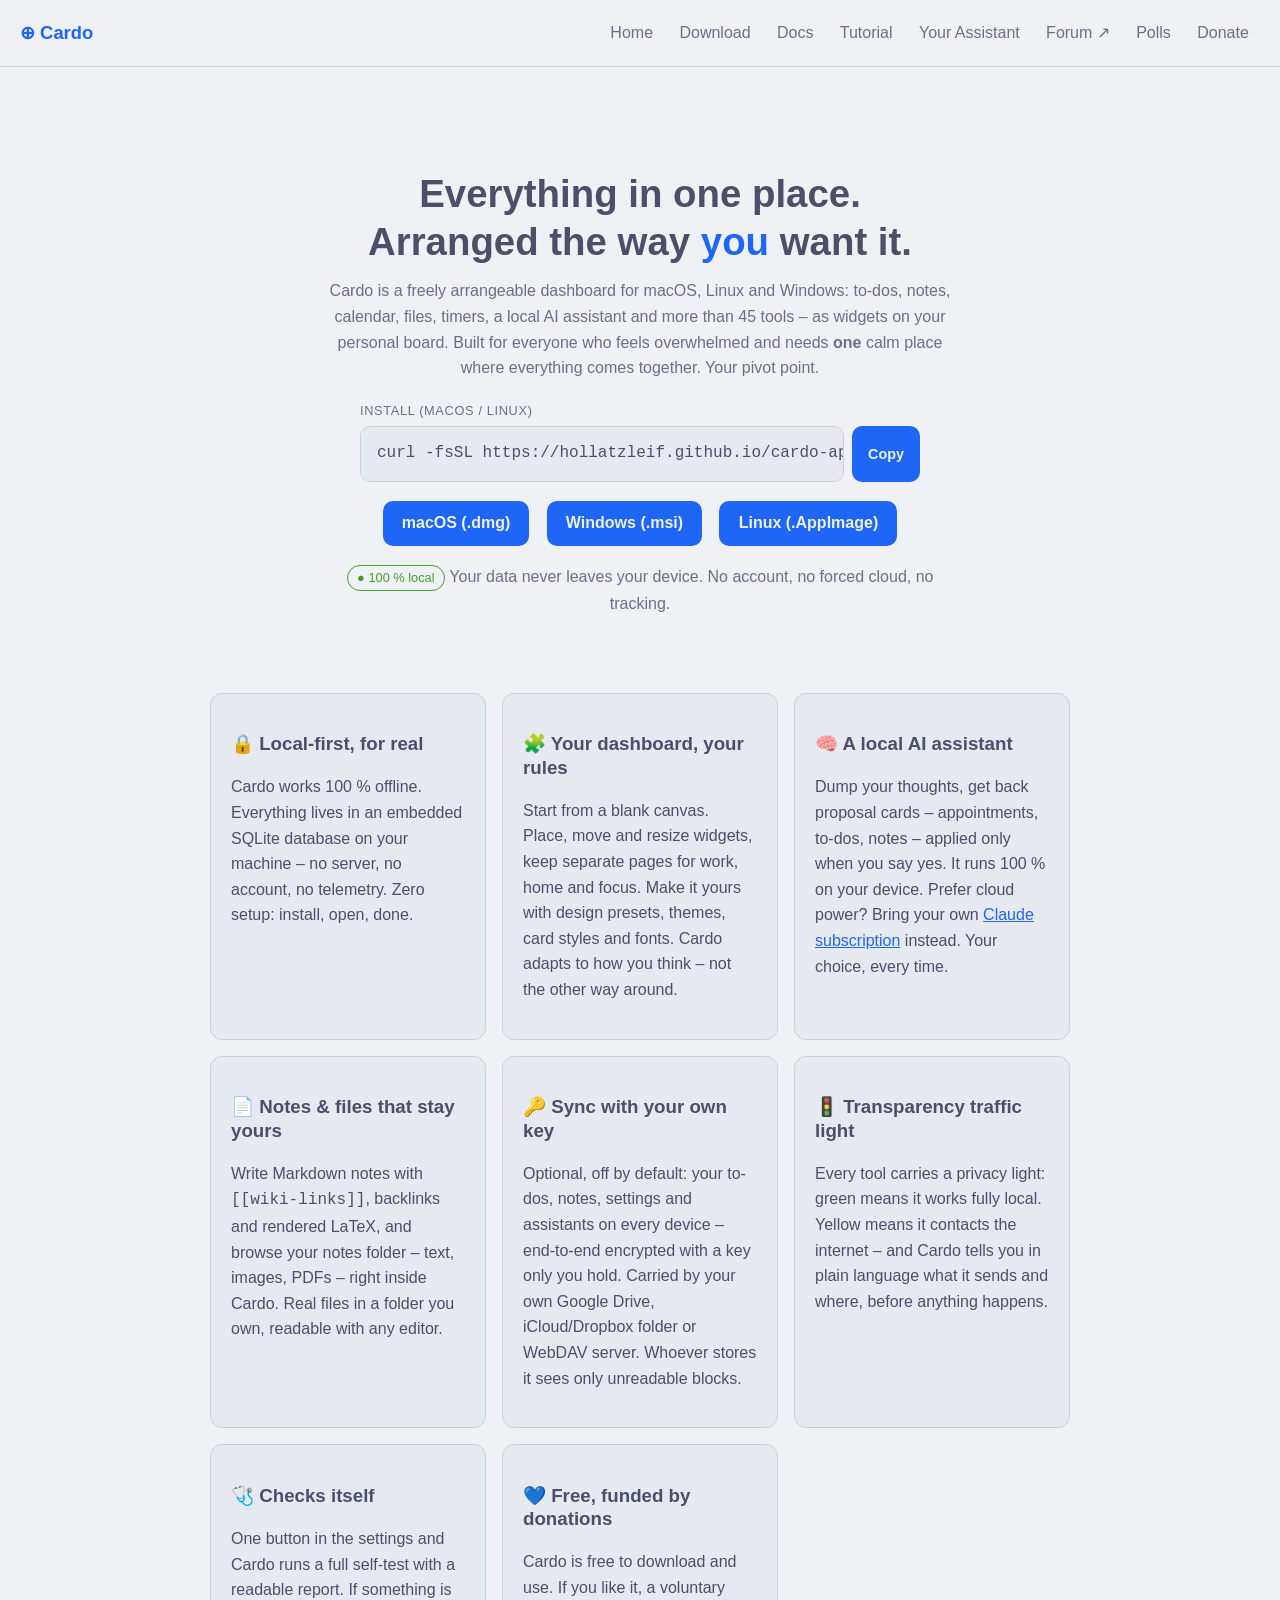
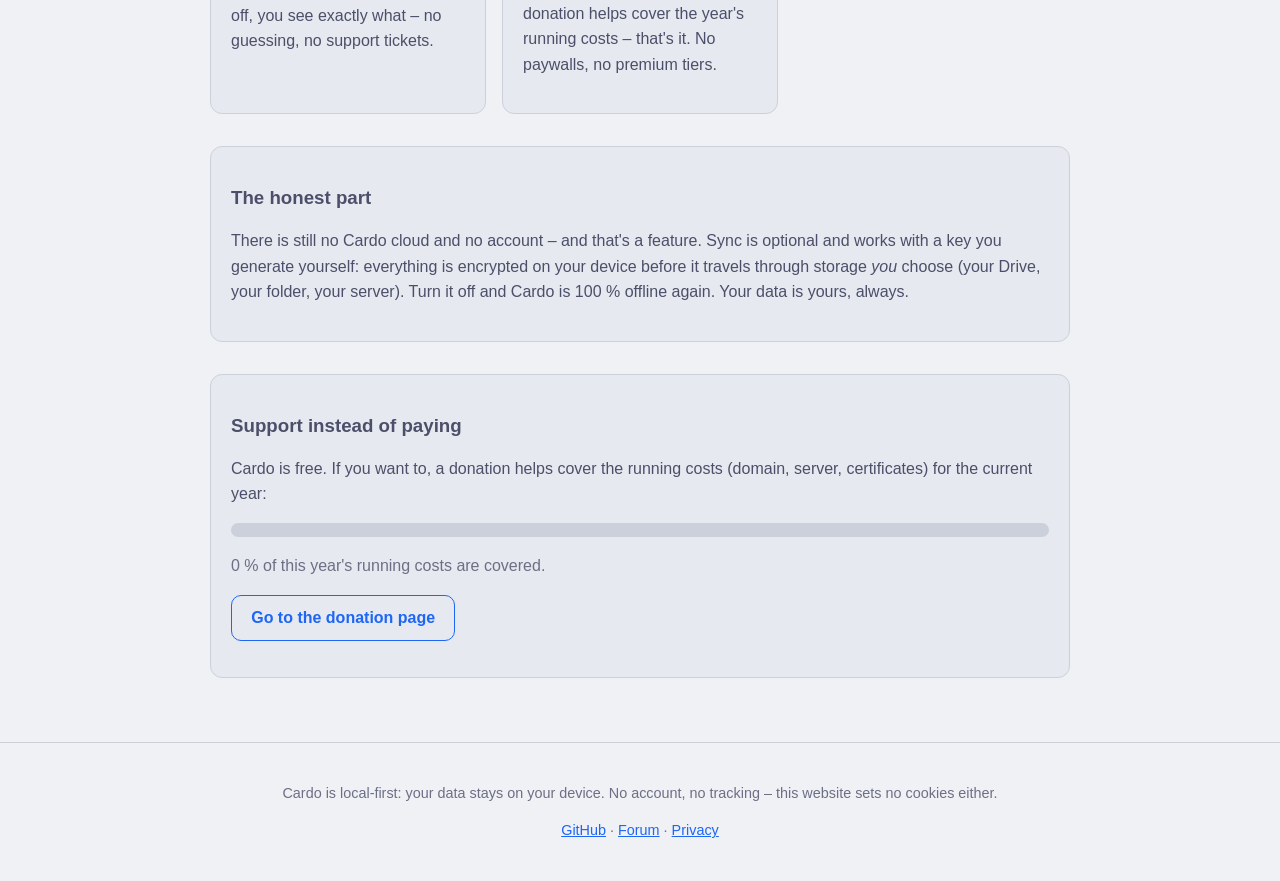
==== commit 57d942b5: "deploy: hollatzleif/cardo@ab864f5d2f32630114161ed3d159999c21e0dad3" ====
--- a/index.html
+++ b/index.html
@@ -21,4 +21,4 @@
         this website sets no cookies either.
 </p> <p> <a href="https://github.com/hollatzleif/cardo-app" rel="noopener">GitHub</a> ·
 <a href="https://github.com/hollatzleif/cardo-app/discussions" rel="noopener">Forum</a> ·
- <a href="/cardo-app/imprint">Imprint</a> </p> </footer>  </body> </html>+<a href="/cardo-app/privacy">Privacy</a> </p> </footer>  </body> </html>
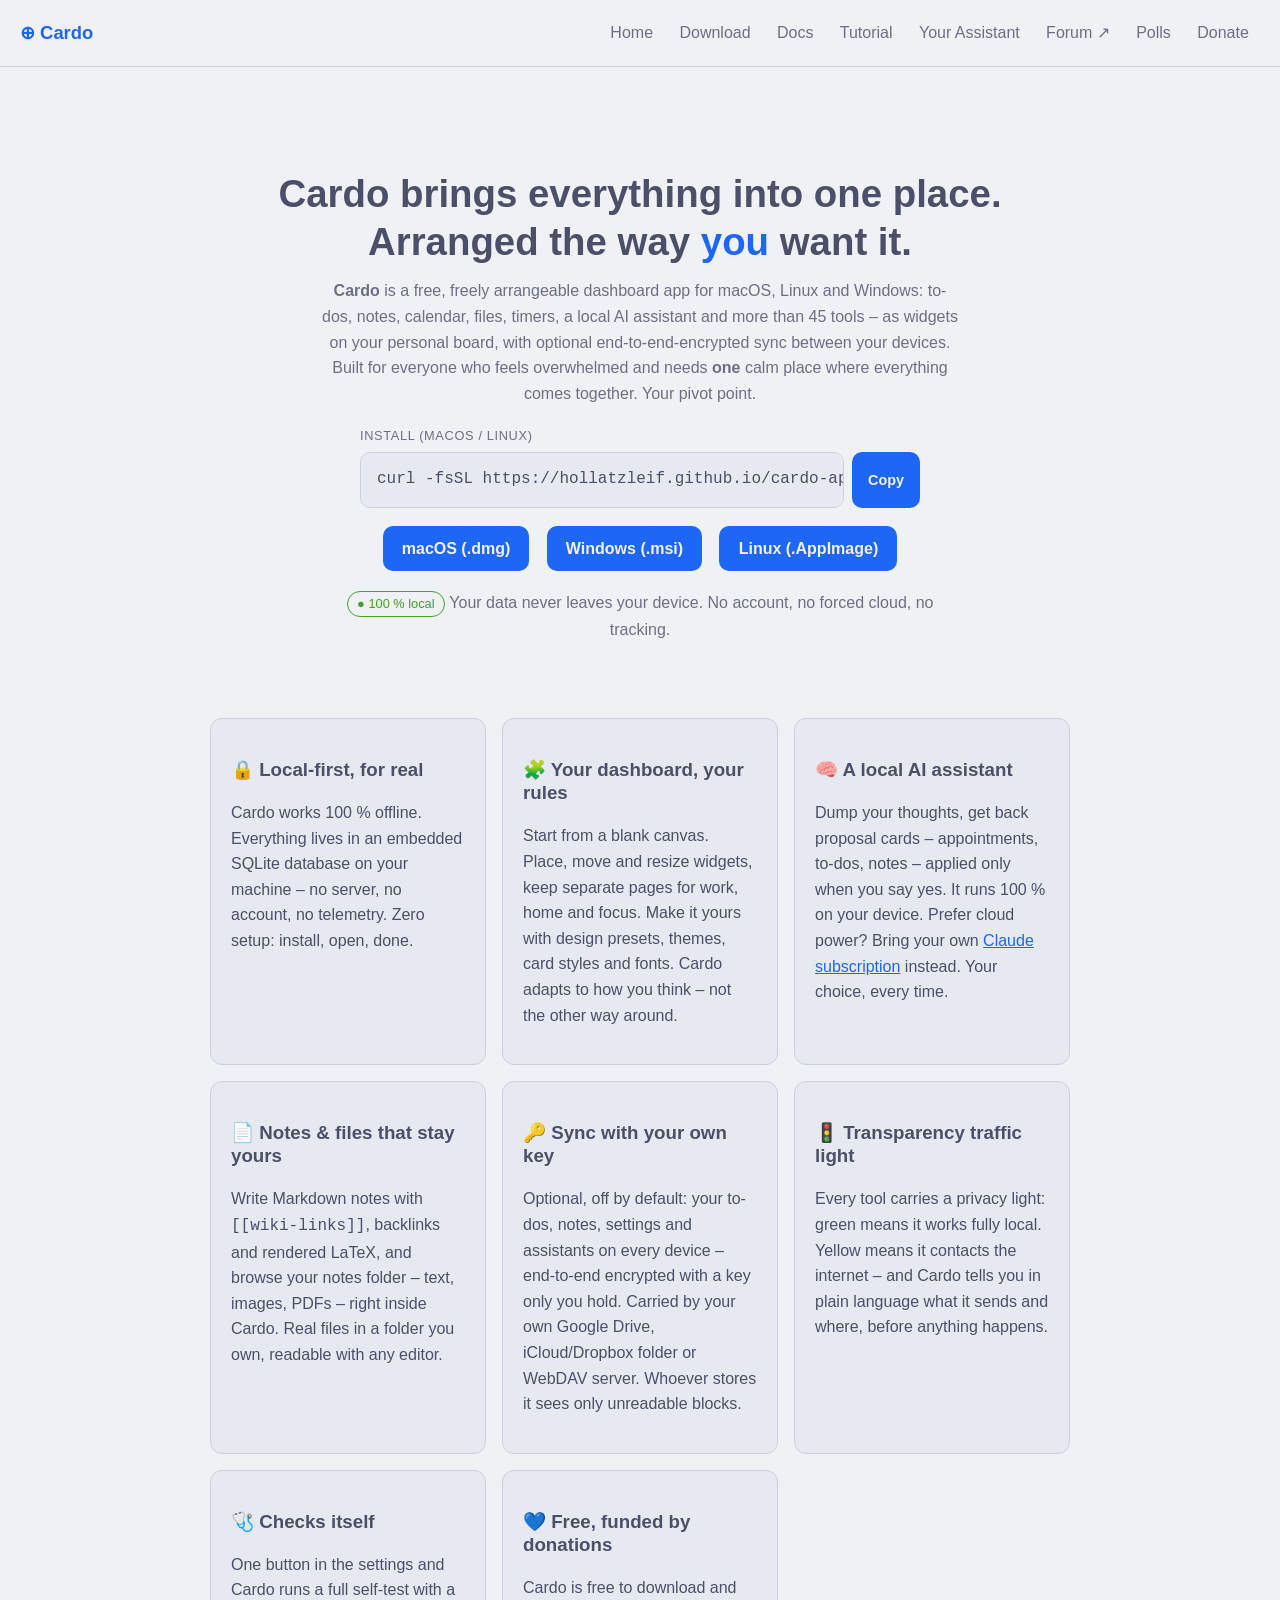
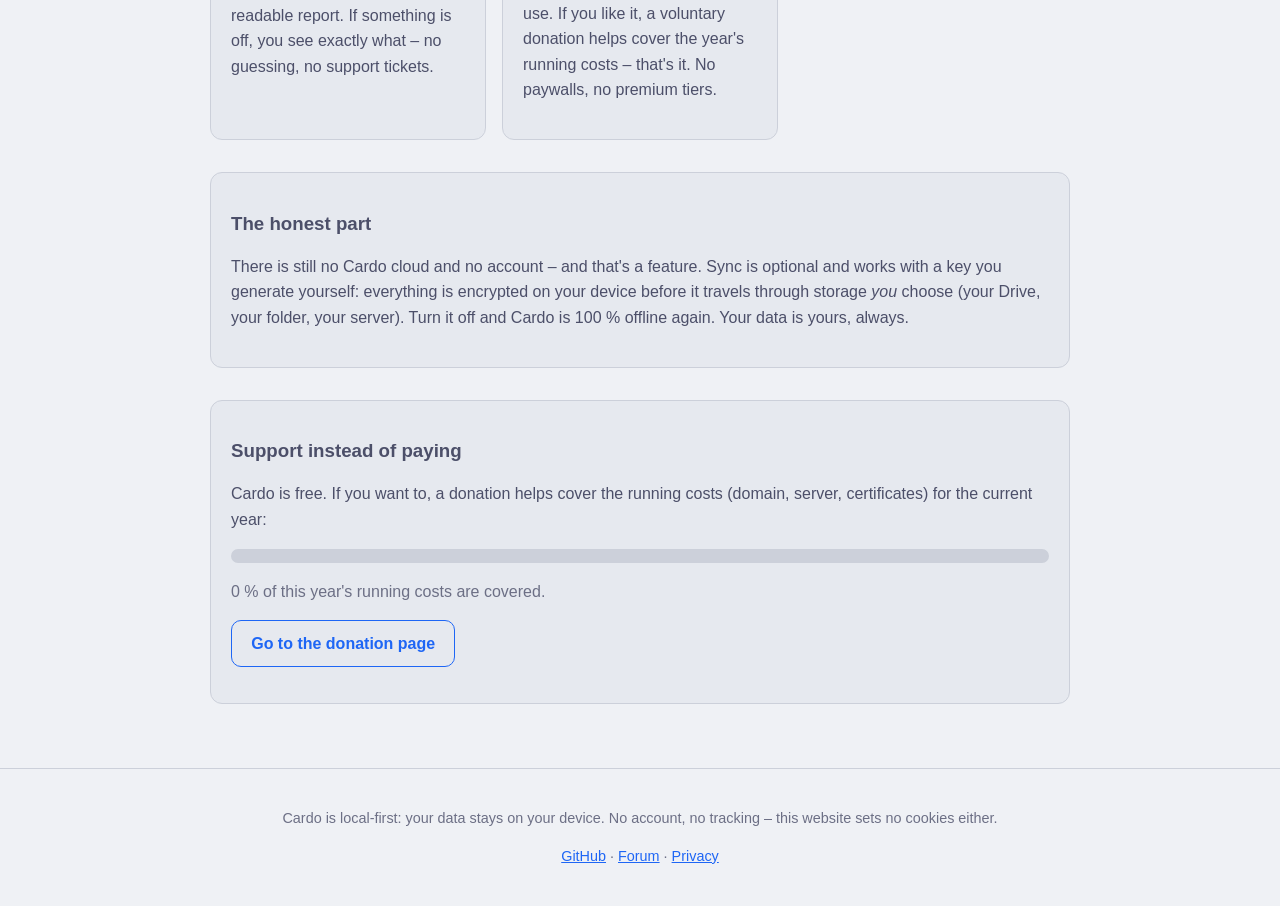
==== commit ffb618c8: "deploy: hollatzleif/cardo@e8b68b92ee090699f235d53d25a18562ea0b17e2" ====
--- a/index.html
+++ b/index.html
@@ -1,11 +1,11 @@
-<!DOCTYPE html><html lang="en"> <head><meta charset="utf-8"><meta name="viewport" content="width=device-width, initial-scale=1"><title>Your pivot point · Cardo</title><meta name="description" content="Cardo – your pivot point. A freely arrangeable dashboard that gathers everything in one calm place. Local-first, free, no account."><meta http-equiv="Content-Security-Policy" content="default-src 'self'; script-src 'self' 'unsafe-inline'; style-src 'self' 'unsafe-inline'; img-src 'self' data:; connect-src 'self' https://cardo-polls.hollatzleif.workers.dev; frame-src 'none'; object-src 'none'; base-uri 'self'"><link rel="icon" type="image/png" href="/cardo-app/favicon.png"><link rel="icon" type="image/x-icon" href="/cardo-app/favicon.ico" sizes="any"><link rel="apple-touch-icon" href="/cardo-app/apple-touch-icon.png"><style>:root{--base: #1e1e2e;--surface-0: #313244;--surface-1: #45475a;--text: #cdd6f4;--text-muted: #a6adc8;--accent: #89b4fa;--success: #a6e3a1;--warning: #f9e2af;--danger: #f38ba8;--radius: 12px}@media(prefers-color-scheme:light){:root{--base: #eff1f5;--surface-0: #e6e9ef;--surface-1: #ccd0da;--text: #4c4f69;--text-muted: #6c6f85;--accent: #1e66f5;--success: #40a02b;--warning: #df8e1d;--danger: #d20f39}}*{box-sizing:border-box}body{margin:0;font-family:-apple-system,BlinkMacSystemFont,Segoe UI,Roboto,sans-serif;background:var(--base);color:var(--text);line-height:1.6}a{color:var(--accent)}main{max-width:900px;margin:0 auto;padding:2rem 1.25rem 4rem}.site-header{display:flex;align-items:center;justify-content:space-between;flex-wrap:wrap;gap:.5rem;padding:.9rem 1.25rem;border-bottom:1px solid var(--surface-1);position:sticky;top:0;background:var(--base);z-index:10}.brand{font-weight:800;text-decoration:none;font-size:1.15rem}.site-header nav{display:flex;gap:.25rem;flex-wrap:wrap}.site-header nav a{text-decoration:none;color:var(--text-muted);padding:.35rem .7rem;border-radius:8px}.site-header nav a.active,.site-header nav a:hover{color:var(--text);background:var(--surface-0)}.site-footer{border-top:1px solid var(--surface-1);padding:1.5rem 1.25rem;color:var(--text-muted);font-size:.9rem;text-align:center}.card{background:var(--surface-0);border:1px solid var(--surface-1);border-radius:var(--radius);padding:1.25rem}.btn{display:inline-block;background:var(--accent);color:var(--base);padding:.6rem 1.2rem;border-radius:10px;text-decoration:none;font-weight:700;border:none;cursor:pointer;font-size:1rem}.btn--ghost{background:transparent;color:var(--accent);border:1px solid var(--accent)}.muted{color:var(--text-muted)}code,pre{font-family:ui-monospace,SF Mono,Menlo,monospace}pre{background:var(--surface-0);border:1px solid var(--surface-1);border-radius:10px;padding:.9rem 1rem;overflow-x:auto}kbd{font-family:ui-monospace,SF Mono,Menlo,monospace;font-size:.85em;background:var(--surface-0);border:1px solid var(--surface-1);border-bottom-width:2px;border-radius:6px;padding:.1em .45em}h1,h2,h3{line-height:1.25}.badge{display:inline-block;padding:.1rem .6rem;border-radius:999px;font-size:.8rem;border:1px solid var(--success);color:var(--success)}
+<!DOCTYPE html><html lang="en"> <head><meta charset="utf-8"><meta name="viewport" content="width=device-width, initial-scale=1"><title>Cardo – your personal, local-first dashboard · Cardo</title><meta name="description" content="Cardo – your pivot point. A freely arrangeable dashboard that gathers everything in one calm place. Local-first, free, no account."><meta http-equiv="Content-Security-Policy" content="default-src 'self'; script-src 'self' 'unsafe-inline'; style-src 'self' 'unsafe-inline'; img-src 'self' data:; connect-src 'self' https://cardo-polls.hollatzleif.workers.dev; frame-src 'none'; object-src 'none'; base-uri 'self'"><link rel="icon" type="image/png" href="/cardo-app/favicon.png"><link rel="icon" type="image/x-icon" href="/cardo-app/favicon.ico" sizes="any"><link rel="apple-touch-icon" href="/cardo-app/apple-touch-icon.png"><style>:root{--base: #1e1e2e;--surface-0: #313244;--surface-1: #45475a;--text: #cdd6f4;--text-muted: #a6adc8;--accent: #89b4fa;--success: #a6e3a1;--warning: #f9e2af;--danger: #f38ba8;--radius: 12px}@media(prefers-color-scheme:light){:root{--base: #eff1f5;--surface-0: #e6e9ef;--surface-1: #ccd0da;--text: #4c4f69;--text-muted: #6c6f85;--accent: #1e66f5;--success: #40a02b;--warning: #df8e1d;--danger: #d20f39}}*{box-sizing:border-box}body{margin:0;font-family:-apple-system,BlinkMacSystemFont,Segoe UI,Roboto,sans-serif;background:var(--base);color:var(--text);line-height:1.6}a{color:var(--accent)}main{max-width:900px;margin:0 auto;padding:2rem 1.25rem 4rem}.site-header{display:flex;align-items:center;justify-content:space-between;flex-wrap:wrap;gap:.5rem;padding:.9rem 1.25rem;border-bottom:1px solid var(--surface-1);position:sticky;top:0;background:var(--base);z-index:10}.brand{font-weight:800;text-decoration:none;font-size:1.15rem}.site-header nav{display:flex;gap:.25rem;flex-wrap:wrap}.site-header nav a{text-decoration:none;color:var(--text-muted);padding:.35rem .7rem;border-radius:8px}.site-header nav a.active,.site-header nav a:hover{color:var(--text);background:var(--surface-0)}.site-footer{border-top:1px solid var(--surface-1);padding:1.5rem 1.25rem;color:var(--text-muted);font-size:.9rem;text-align:center}.card{background:var(--surface-0);border:1px solid var(--surface-1);border-radius:var(--radius);padding:1.25rem}.btn{display:inline-block;background:var(--accent);color:var(--base);padding:.6rem 1.2rem;border-radius:10px;text-decoration:none;font-weight:700;border:none;cursor:pointer;font-size:1rem}.btn--ghost{background:transparent;color:var(--accent);border:1px solid var(--accent)}.muted{color:var(--text-muted)}code,pre{font-family:ui-monospace,SF Mono,Menlo,monospace}pre{background:var(--surface-0);border:1px solid var(--surface-1);border-radius:10px;padding:.9rem 1rem;overflow-x:auto}kbd{font-family:ui-monospace,SF Mono,Menlo,monospace;font-size:.85em;background:var(--surface-0);border:1px solid var(--surface-1);border-bottom-width:2px;border-radius:6px;padding:.1em .45em}h1,h2,h3{line-height:1.25}.badge{display:inline-block;padding:.1rem .6rem;border-radius:999px;font-size:.8rem;border:1px solid var(--success);color:var(--success)}
 .copy-block[data-astro-cid-chpwp47i]{margin:.75rem 0;text-align:left}.copy-block__label[data-astro-cid-chpwp47i]{display:block;font-size:.8rem;color:var(--text-muted);margin-bottom:.3rem;text-transform:uppercase;letter-spacing:.05em}.copy-block__row[data-astro-cid-chpwp47i]{display:flex;align-items:stretch;gap:.5rem}.copy-block__pre[data-astro-cid-chpwp47i]{flex:1;margin:0;white-space:pre}.copy-block__btn[data-astro-cid-chpwp47i]{flex:none;background:var(--accent);color:var(--base);border:none;border-radius:10px;padding:0 1rem;font-weight:700;cursor:pointer;font-size:.9rem}
 .barometer[data-astro-cid-riha7gi2]{height:14px;border-radius:999px;background:var(--surface-1);overflow:hidden;margin:.75rem 0 .25rem}.barometer__fill[data-astro-cid-riha7gi2]{height:100%;background:var(--success);border-radius:999px}.barometer-done[data-astro-cid-riha7gi2]{border:1px solid var(--success);border-radius:var(--radius);padding:.75rem 1rem;color:var(--success)}
 .hero[data-astro-cid-j7pv25f6]{text-align:center;padding:2.5rem 0 2rem}.hero[data-astro-cid-j7pv25f6] h1[data-astro-cid-j7pv25f6]{font-size:2.4rem;margin-bottom:.75rem}.hero[data-astro-cid-j7pv25f6] em[data-astro-cid-j7pv25f6]{color:var(--accent);font-style:normal}.hero[data-astro-cid-j7pv25f6] p[data-astro-cid-j7pv25f6]{max-width:640px;margin:.75rem auto}.hero[data-astro-cid-j7pv25f6] .btn[data-astro-cid-j7pv25f6]{margin:.4rem}.hero__install[data-astro-cid-j7pv25f6]{max-width:560px;margin:1.25rem auto .5rem}.features[data-astro-cid-j7pv25f6]{display:grid;grid-template-columns:repeat(auto-fit,minmax(260px,1fr));gap:1rem;margin-top:2rem}
-</style></head> <body> <header class="site-header"> <a class="brand" href="/cardo-app/">⊕ Cardo</a> <nav> <a href="/cardo-app/" class>Home</a><a href="/cardo-app/download" class>Download</a><a href="/cardo-app/docs" class>Docs</a><a href="/cardo-app/docs/tutorial" class>Tutorial</a><a href="/cardo-app/assistant" class>Your Assistant</a><a href="https://github.com/hollatzleif/cardo-app/discussions" rel="noopener" class>Forum ↗</a><a href="/cardo-app/polls" class>Polls</a><a href="/cardo-app/donate" class>Donate</a> </nav> </header> <main>  <section class="hero" data-astro-cid-j7pv25f6> <h1 data-astro-cid-j7pv25f6>Everything in one place.<br data-astro-cid-j7pv25f6>Arranged the way <em data-astro-cid-j7pv25f6>you</em> want it.</h1> <p class="muted" data-astro-cid-j7pv25f6>
-Cardo is a freely arrangeable dashboard for macOS, Linux and Windows: to-dos, notes,
-      calendar, files, timers, a local AI assistant and more than 45 tools – as widgets on your
-      personal board. Built for everyone who feels overwhelmed and needs <strong data-astro-cid-j7pv25f6>one</strong> calm
+</style></head> <body> <header class="site-header"> <a class="brand" href="/cardo-app/">⊕ Cardo</a> <nav> <a href="/cardo-app/" class>Home</a><a href="/cardo-app/download" class>Download</a><a href="/cardo-app/docs" class>Docs</a><a href="/cardo-app/docs/tutorial" class>Tutorial</a><a href="/cardo-app/assistant" class>Your Assistant</a><a href="https://github.com/hollatzleif/cardo-app/discussions" rel="noopener" class>Forum ↗</a><a href="/cardo-app/polls" class>Polls</a><a href="/cardo-app/donate" class>Donate</a> </nav> </header> <main>  <section class="hero" data-astro-cid-j7pv25f6> <h1 data-astro-cid-j7pv25f6>Cardo brings everything into one place.<br data-astro-cid-j7pv25f6>Arranged the way <em data-astro-cid-j7pv25f6>you</em> want it.</h1> <p class="muted" data-astro-cid-j7pv25f6> <strong data-astro-cid-j7pv25f6>Cardo</strong> is a free, freely arrangeable dashboard app for macOS, Linux and
+      Windows: to-dos, notes, calendar, files, timers, a local AI assistant and more than 45
+      tools – as widgets on your personal board, with optional end-to-end-encrypted sync between
+      your devices. Built for everyone who feels overwhelmed and needs <strong data-astro-cid-j7pv25f6>one</strong> calm
       place where everything comes together. Your pivot point.
 </p> <div class="hero__install" data-astro-cid-j7pv25f6> <div class="copy-block" data-astro-cid-chpwp47i> <span class="copy-block__label" data-astro-cid-chpwp47i>Install (macOS / Linux)</span> <div class="copy-block__row" data-astro-cid-chpwp47i> <pre class="copy-block__pre" data-astro-cid-chpwp47i><code data-astro-cid-chpwp47i>curl -fsSL https://hollatzleif.github.io/cardo-app/install.sh | sh</code></pre> <button class="copy-block__btn" type="button" data-copy="curl -fsSL https://hollatzleif.github.io/cardo-app/install.sh | sh" aria-label="Copy command to clipboard" data-astro-cid-chpwp47i>Copy</button> </div> </div> <script type="module">for(const t of document.querySelectorAll(".copy-block__btn"))t.addEventListener("click",async()=>{try{await navigator.clipboard.writeText(t.dataset.copy??""),t.textContent="Copied!",setTimeout(()=>{t.textContent="Copy"},2e3)}catch{}});</script>  </div> <p data-astro-cid-j7pv25f6> <a class="btn" href="/cardo-app/download#macos" data-astro-cid-j7pv25f6>macOS (.dmg)</a> <a class="btn" href="/cardo-app/download#windows" data-astro-cid-j7pv25f6>Windows (.msi)</a> <a class="btn" href="/cardo-app/download#linux" data-astro-cid-j7pv25f6>Linux (.AppImage)</a> </p> <p data-astro-cid-j7pv25f6><span class="badge" data-astro-cid-j7pv25f6>● 100 % local</span> <span class="muted" data-astro-cid-j7pv25f6>Your data never leaves your device. No account, no forced cloud, no tracking.</span></p> </section> <section class="features" data-astro-cid-j7pv25f6> <div class="card" data-astro-cid-j7pv25f6> <h3 data-astro-cid-j7pv25f6>🔒 Local-first, for real</h3> <p data-astro-cid-j7pv25f6>Cardo works 100 % offline. Everything lives in an embedded SQLite database on your machine – no server, no account, no telemetry. Zero setup: install, open, done.</p> </div> <div class="card" data-astro-cid-j7pv25f6> <h3 data-astro-cid-j7pv25f6>🧩 Your dashboard, your rules</h3> <p data-astro-cid-j7pv25f6>Start from a blank canvas. Place, move and resize widgets, keep separate pages for work, home and focus. Make it yours with design presets, themes, card styles and fonts. Cardo adapts to how you think – not the other way around.</p> </div> <div class="card" data-astro-cid-j7pv25f6> <h3 data-astro-cid-j7pv25f6>🧠 A local AI assistant</h3> <p data-astro-cid-j7pv25f6>Dump your thoughts, get back proposal cards – appointments, to-dos, notes – applied only when you say yes. It runs 100 % on your device. Prefer cloud power? Bring your own <a href="/cardo-app/assistant" data-astro-cid-j7pv25f6>Claude subscription</a> instead. Your choice, every time.</p> </div> <div class="card" data-astro-cid-j7pv25f6> <h3 data-astro-cid-j7pv25f6>📄 Notes &amp; files that stay yours</h3> <p data-astro-cid-j7pv25f6>Write Markdown notes with <code data-astro-cid-j7pv25f6>[[wiki-links]]</code>, backlinks and rendered LaTeX, and browse your notes folder – text, images, PDFs – right inside Cardo. Real files in a folder you own, readable with any editor.</p> </div> <div class="card" data-astro-cid-j7pv25f6> <h3 data-astro-cid-j7pv25f6>🔑 Sync with your own key</h3> <p data-astro-cid-j7pv25f6>Optional, off by default: your to-dos, notes, settings and assistants on every device – end-to-end encrypted with a key only you hold. Carried by your own Google Drive, iCloud/Dropbox folder or WebDAV server. Whoever stores it sees only unreadable blocks.</p> </div> <div class="card" data-astro-cid-j7pv25f6> <h3 data-astro-cid-j7pv25f6>🚦 Transparency traffic light</h3> <p data-astro-cid-j7pv25f6>Every tool carries a privacy light: green means it works fully local. Yellow means it contacts the internet – and Cardo tells you in plain language what it sends and where, before anything happens.</p> </div> <div class="card" data-astro-cid-j7pv25f6> <h3 data-astro-cid-j7pv25f6>🩺 Checks itself</h3> <p data-astro-cid-j7pv25f6>One button in the settings and Cardo runs a full self-test with a readable report. If something is off, you see exactly what – no guessing, no support tickets.</p> </div> <div class="card" data-astro-cid-j7pv25f6> <h3 data-astro-cid-j7pv25f6>💙 Free, funded by donations</h3> <p data-astro-cid-j7pv25f6>Cardo is free to download and use. If you like it, a voluntary donation helps cover the year's running costs – that's it. No paywalls, no premium tiers.</p> </div> </section> <section class="card honest" style="margin-top:2rem" data-astro-cid-j7pv25f6> <h3 data-astro-cid-j7pv25f6>The honest part</h3> <p data-astro-cid-j7pv25f6>
 There is still no Cardo cloud and no account – and that's a feature. Sync is optional and
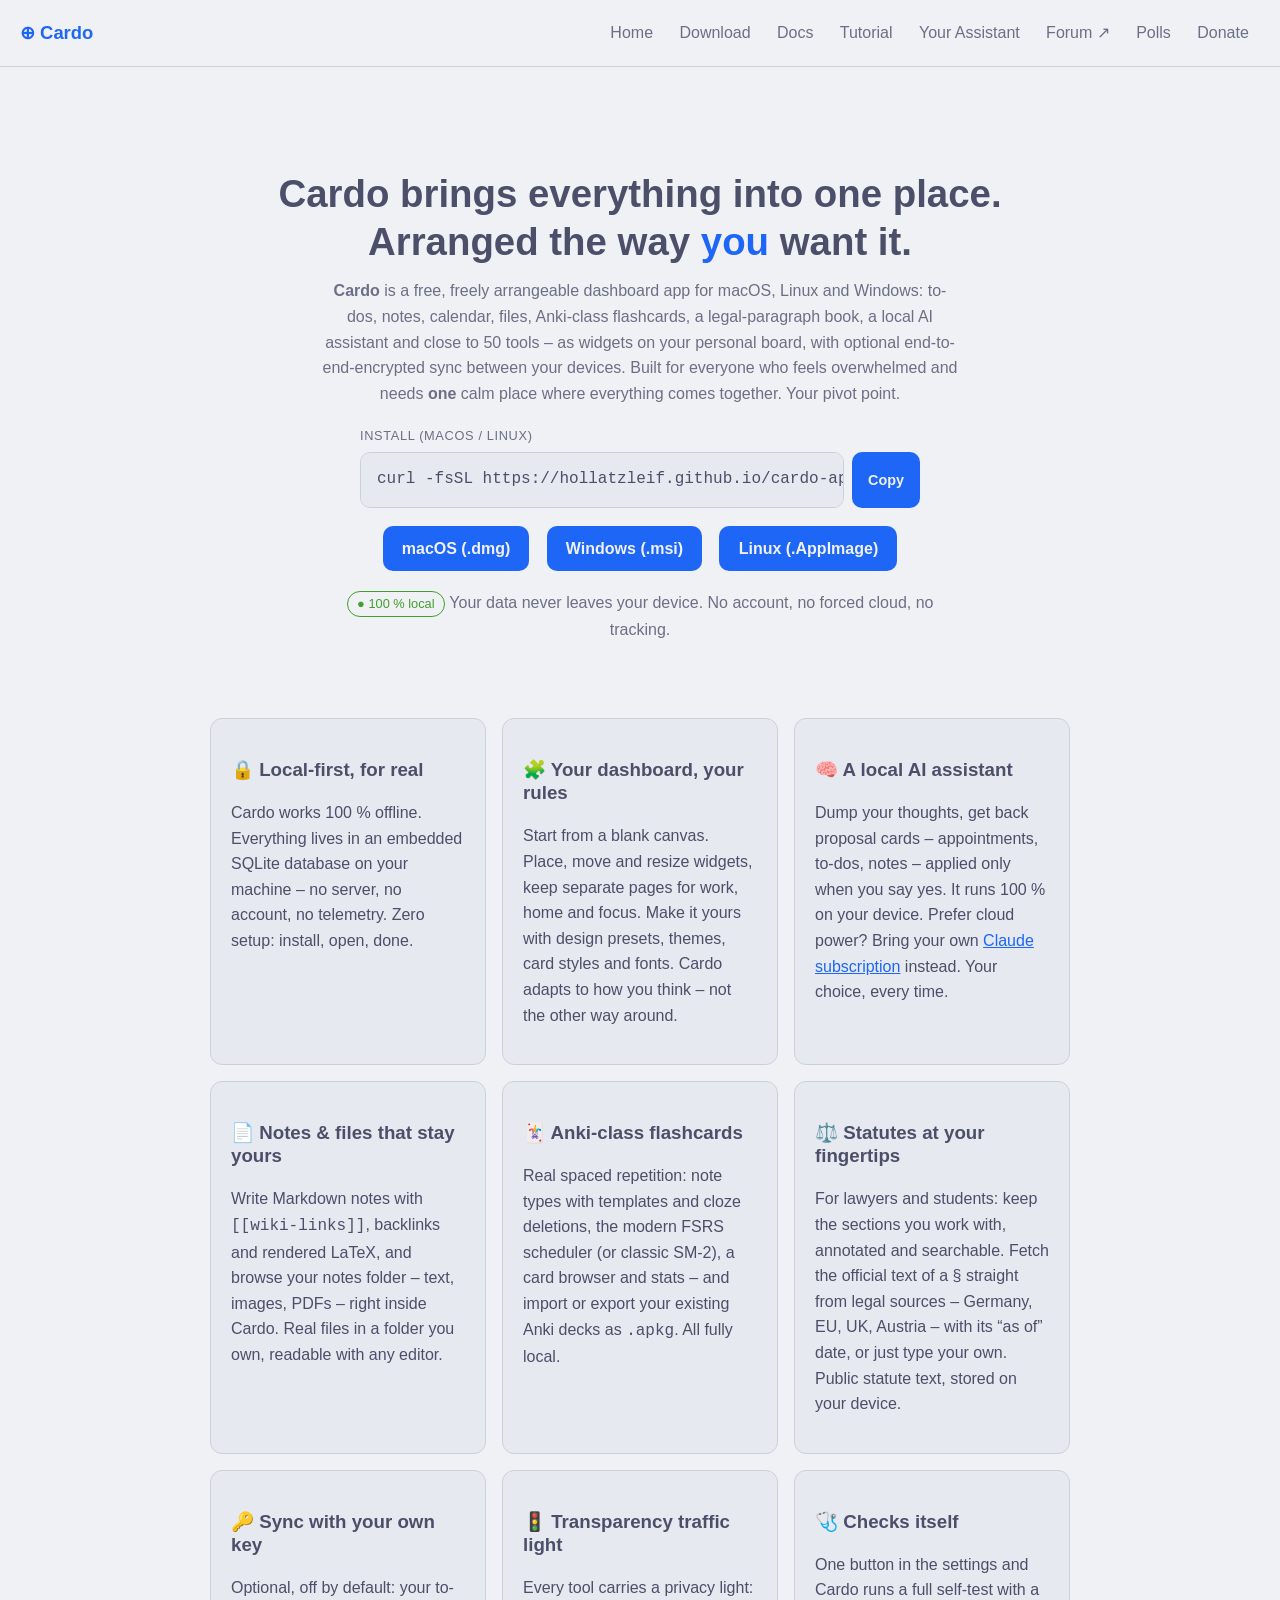
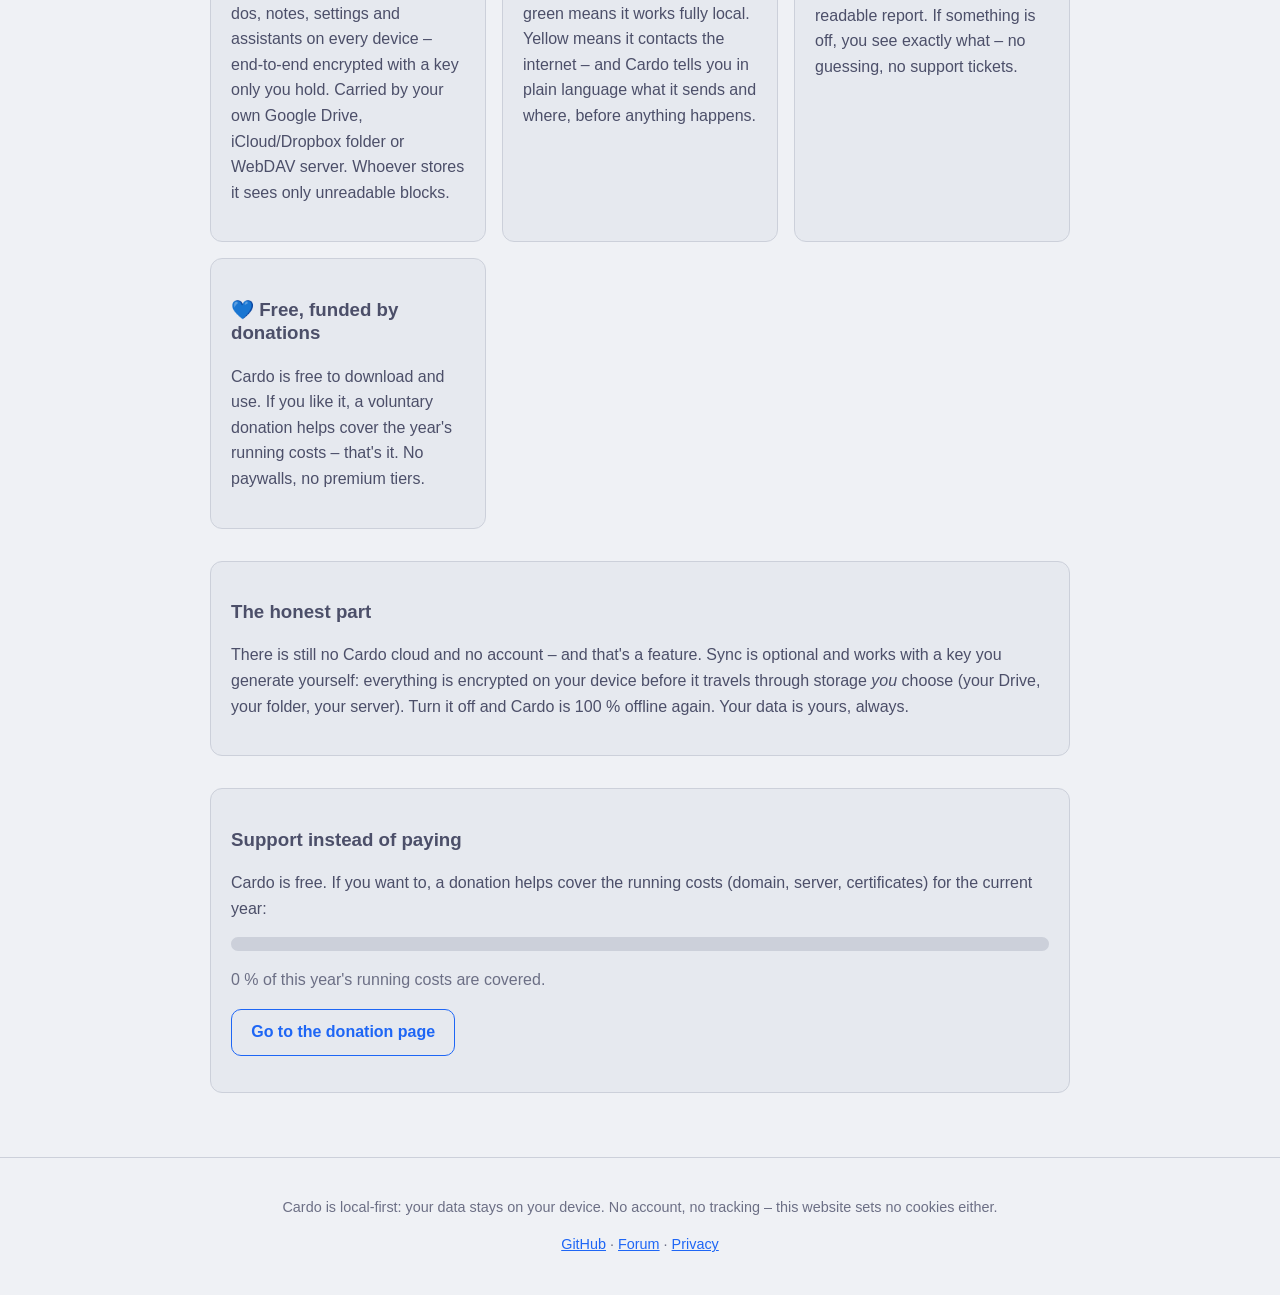
==== commit be231f34: "deploy: hollatzleif/cardo@095557a5eb7bbc2b82e4c9d82a4db66cba3c4c7d" ====
--- a/index.html
+++ b/index.html
@@ -3,11 +3,11 @@
 .barometer[data-astro-cid-riha7gi2]{height:14px;border-radius:999px;background:var(--surface-1);overflow:hidden;margin:.75rem 0 .25rem}.barometer__fill[data-astro-cid-riha7gi2]{height:100%;background:var(--success);border-radius:999px}.barometer-done[data-astro-cid-riha7gi2]{border:1px solid var(--success);border-radius:var(--radius);padding:.75rem 1rem;color:var(--success)}
 .hero[data-astro-cid-j7pv25f6]{text-align:center;padding:2.5rem 0 2rem}.hero[data-astro-cid-j7pv25f6] h1[data-astro-cid-j7pv25f6]{font-size:2.4rem;margin-bottom:.75rem}.hero[data-astro-cid-j7pv25f6] em[data-astro-cid-j7pv25f6]{color:var(--accent);font-style:normal}.hero[data-astro-cid-j7pv25f6] p[data-astro-cid-j7pv25f6]{max-width:640px;margin:.75rem auto}.hero[data-astro-cid-j7pv25f6] .btn[data-astro-cid-j7pv25f6]{margin:.4rem}.hero__install[data-astro-cid-j7pv25f6]{max-width:560px;margin:1.25rem auto .5rem}.features[data-astro-cid-j7pv25f6]{display:grid;grid-template-columns:repeat(auto-fit,minmax(260px,1fr));gap:1rem;margin-top:2rem}
 </style></head> <body> <header class="site-header"> <a class="brand" href="/cardo-app/">⊕ Cardo</a> <nav> <a href="/cardo-app/" class>Home</a><a href="/cardo-app/download" class>Download</a><a href="/cardo-app/docs" class>Docs</a><a href="/cardo-app/docs/tutorial" class>Tutorial</a><a href="/cardo-app/assistant" class>Your Assistant</a><a href="https://github.com/hollatzleif/cardo-app/discussions" rel="noopener" class>Forum ↗</a><a href="/cardo-app/polls" class>Polls</a><a href="/cardo-app/donate" class>Donate</a> </nav> </header> <main>  <section class="hero" data-astro-cid-j7pv25f6> <h1 data-astro-cid-j7pv25f6>Cardo brings everything into one place.<br data-astro-cid-j7pv25f6>Arranged the way <em data-astro-cid-j7pv25f6>you</em> want it.</h1> <p class="muted" data-astro-cid-j7pv25f6> <strong data-astro-cid-j7pv25f6>Cardo</strong> is a free, freely arrangeable dashboard app for macOS, Linux and
-      Windows: to-dos, notes, calendar, files, timers, a local AI assistant and more than 45
-      tools – as widgets on your personal board, with optional end-to-end-encrypted sync between
-      your devices. Built for everyone who feels overwhelmed and needs <strong data-astro-cid-j7pv25f6>one</strong> calm
-      place where everything comes together. Your pivot point.
-</p> <div class="hero__install" data-astro-cid-j7pv25f6> <div class="copy-block" data-astro-cid-chpwp47i> <span class="copy-block__label" data-astro-cid-chpwp47i>Install (macOS / Linux)</span> <div class="copy-block__row" data-astro-cid-chpwp47i> <pre class="copy-block__pre" data-astro-cid-chpwp47i><code data-astro-cid-chpwp47i>curl -fsSL https://hollatzleif.github.io/cardo-app/install.sh | sh</code></pre> <button class="copy-block__btn" type="button" data-copy="curl -fsSL https://hollatzleif.github.io/cardo-app/install.sh | sh" aria-label="Copy command to clipboard" data-astro-cid-chpwp47i>Copy</button> </div> </div> <script type="module">for(const t of document.querySelectorAll(".copy-block__btn"))t.addEventListener("click",async()=>{try{await navigator.clipboard.writeText(t.dataset.copy??""),t.textContent="Copied!",setTimeout(()=>{t.textContent="Copy"},2e3)}catch{}});</script>  </div> <p data-astro-cid-j7pv25f6> <a class="btn" href="/cardo-app/download#macos" data-astro-cid-j7pv25f6>macOS (.dmg)</a> <a class="btn" href="/cardo-app/download#windows" data-astro-cid-j7pv25f6>Windows (.msi)</a> <a class="btn" href="/cardo-app/download#linux" data-astro-cid-j7pv25f6>Linux (.AppImage)</a> </p> <p data-astro-cid-j7pv25f6><span class="badge" data-astro-cid-j7pv25f6>● 100 % local</span> <span class="muted" data-astro-cid-j7pv25f6>Your data never leaves your device. No account, no forced cloud, no tracking.</span></p> </section> <section class="features" data-astro-cid-j7pv25f6> <div class="card" data-astro-cid-j7pv25f6> <h3 data-astro-cid-j7pv25f6>🔒 Local-first, for real</h3> <p data-astro-cid-j7pv25f6>Cardo works 100 % offline. Everything lives in an embedded SQLite database on your machine – no server, no account, no telemetry. Zero setup: install, open, done.</p> </div> <div class="card" data-astro-cid-j7pv25f6> <h3 data-astro-cid-j7pv25f6>🧩 Your dashboard, your rules</h3> <p data-astro-cid-j7pv25f6>Start from a blank canvas. Place, move and resize widgets, keep separate pages for work, home and focus. Make it yours with design presets, themes, card styles and fonts. Cardo adapts to how you think – not the other way around.</p> </div> <div class="card" data-astro-cid-j7pv25f6> <h3 data-astro-cid-j7pv25f6>🧠 A local AI assistant</h3> <p data-astro-cid-j7pv25f6>Dump your thoughts, get back proposal cards – appointments, to-dos, notes – applied only when you say yes. It runs 100 % on your device. Prefer cloud power? Bring your own <a href="/cardo-app/assistant" data-astro-cid-j7pv25f6>Claude subscription</a> instead. Your choice, every time.</p> </div> <div class="card" data-astro-cid-j7pv25f6> <h3 data-astro-cid-j7pv25f6>📄 Notes &amp; files that stay yours</h3> <p data-astro-cid-j7pv25f6>Write Markdown notes with <code data-astro-cid-j7pv25f6>[[wiki-links]]</code>, backlinks and rendered LaTeX, and browse your notes folder – text, images, PDFs – right inside Cardo. Real files in a folder you own, readable with any editor.</p> </div> <div class="card" data-astro-cid-j7pv25f6> <h3 data-astro-cid-j7pv25f6>🔑 Sync with your own key</h3> <p data-astro-cid-j7pv25f6>Optional, off by default: your to-dos, notes, settings and assistants on every device – end-to-end encrypted with a key only you hold. Carried by your own Google Drive, iCloud/Dropbox folder or WebDAV server. Whoever stores it sees only unreadable blocks.</p> </div> <div class="card" data-astro-cid-j7pv25f6> <h3 data-astro-cid-j7pv25f6>🚦 Transparency traffic light</h3> <p data-astro-cid-j7pv25f6>Every tool carries a privacy light: green means it works fully local. Yellow means it contacts the internet – and Cardo tells you in plain language what it sends and where, before anything happens.</p> </div> <div class="card" data-astro-cid-j7pv25f6> <h3 data-astro-cid-j7pv25f6>🩺 Checks itself</h3> <p data-astro-cid-j7pv25f6>One button in the settings and Cardo runs a full self-test with a readable report. If something is off, you see exactly what – no guessing, no support tickets.</p> </div> <div class="card" data-astro-cid-j7pv25f6> <h3 data-astro-cid-j7pv25f6>💙 Free, funded by donations</h3> <p data-astro-cid-j7pv25f6>Cardo is free to download and use. If you like it, a voluntary donation helps cover the year's running costs – that's it. No paywalls, no premium tiers.</p> </div> </section> <section class="card honest" style="margin-top:2rem" data-astro-cid-j7pv25f6> <h3 data-astro-cid-j7pv25f6>The honest part</h3> <p data-astro-cid-j7pv25f6>
+      Windows: to-dos, notes, calendar, files, Anki-class flashcards, a legal-paragraph book, a
+      local AI assistant and close to 50 tools – as widgets on your personal board, with optional
+      end-to-end-encrypted sync between your devices. Built for everyone who feels overwhelmed and
+      needs <strong data-astro-cid-j7pv25f6>one</strong> calm place where everything comes together. Your pivot point.
+</p> <div class="hero__install" data-astro-cid-j7pv25f6> <div class="copy-block" data-astro-cid-chpwp47i> <span class="copy-block__label" data-astro-cid-chpwp47i>Install (macOS / Linux)</span> <div class="copy-block__row" data-astro-cid-chpwp47i> <pre class="copy-block__pre" data-astro-cid-chpwp47i><code data-astro-cid-chpwp47i>curl -fsSL https://hollatzleif.github.io/cardo-app/install.sh | sh</code></pre> <button class="copy-block__btn" type="button" data-copy="curl -fsSL https://hollatzleif.github.io/cardo-app/install.sh | sh" aria-label="Copy command to clipboard" data-astro-cid-chpwp47i>Copy</button> </div> </div> <script type="module">for(const t of document.querySelectorAll(".copy-block__btn"))t.addEventListener("click",async()=>{try{await navigator.clipboard.writeText(t.dataset.copy??""),t.textContent="Copied!",setTimeout(()=>{t.textContent="Copy"},2e3)}catch{}});</script>  </div> <p data-astro-cid-j7pv25f6> <a class="btn" href="/cardo-app/download#macos" data-astro-cid-j7pv25f6>macOS (.dmg)</a> <a class="btn" href="/cardo-app/download#windows" data-astro-cid-j7pv25f6>Windows (.msi)</a> <a class="btn" href="/cardo-app/download#linux" data-astro-cid-j7pv25f6>Linux (.AppImage)</a> </p> <p data-astro-cid-j7pv25f6><span class="badge" data-astro-cid-j7pv25f6>● 100 % local</span> <span class="muted" data-astro-cid-j7pv25f6>Your data never leaves your device. No account, no forced cloud, no tracking.</span></p> </section> <section class="features" data-astro-cid-j7pv25f6> <div class="card" data-astro-cid-j7pv25f6> <h3 data-astro-cid-j7pv25f6>🔒 Local-first, for real</h3> <p data-astro-cid-j7pv25f6>Cardo works 100 % offline. Everything lives in an embedded SQLite database on your machine – no server, no account, no telemetry. Zero setup: install, open, done.</p> </div> <div class="card" data-astro-cid-j7pv25f6> <h3 data-astro-cid-j7pv25f6>🧩 Your dashboard, your rules</h3> <p data-astro-cid-j7pv25f6>Start from a blank canvas. Place, move and resize widgets, keep separate pages for work, home and focus. Make it yours with design presets, themes, card styles and fonts. Cardo adapts to how you think – not the other way around.</p> </div> <div class="card" data-astro-cid-j7pv25f6> <h3 data-astro-cid-j7pv25f6>🧠 A local AI assistant</h3> <p data-astro-cid-j7pv25f6>Dump your thoughts, get back proposal cards – appointments, to-dos, notes – applied only when you say yes. It runs 100 % on your device. Prefer cloud power? Bring your own <a href="/cardo-app/assistant" data-astro-cid-j7pv25f6>Claude subscription</a> instead. Your choice, every time.</p> </div> <div class="card" data-astro-cid-j7pv25f6> <h3 data-astro-cid-j7pv25f6>📄 Notes &amp; files that stay yours</h3> <p data-astro-cid-j7pv25f6>Write Markdown notes with <code data-astro-cid-j7pv25f6>[[wiki-links]]</code>, backlinks and rendered LaTeX, and browse your notes folder – text, images, PDFs – right inside Cardo. Real files in a folder you own, readable with any editor.</p> </div> <div class="card" data-astro-cid-j7pv25f6> <h3 data-astro-cid-j7pv25f6>🃏 Anki-class flashcards</h3> <p data-astro-cid-j7pv25f6>Real spaced repetition: note types with templates and cloze deletions, the modern FSRS scheduler (or classic SM-2), a card browser and stats – and import or export your existing Anki decks as <code data-astro-cid-j7pv25f6>.apkg</code>. All fully local.</p> </div> <div class="card" data-astro-cid-j7pv25f6> <h3 data-astro-cid-j7pv25f6>⚖️ Statutes at your fingertips</h3> <p data-astro-cid-j7pv25f6>For lawyers and students: keep the sections you work with, annotated and searchable. Fetch the official text of a § straight from legal sources – Germany, EU, UK, Austria – with its “as of” date, or just type your own. Public statute text, stored on your device.</p> </div> <div class="card" data-astro-cid-j7pv25f6> <h3 data-astro-cid-j7pv25f6>🔑 Sync with your own key</h3> <p data-astro-cid-j7pv25f6>Optional, off by default: your to-dos, notes, settings and assistants on every device – end-to-end encrypted with a key only you hold. Carried by your own Google Drive, iCloud/Dropbox folder or WebDAV server. Whoever stores it sees only unreadable blocks.</p> </div> <div class="card" data-astro-cid-j7pv25f6> <h3 data-astro-cid-j7pv25f6>🚦 Transparency traffic light</h3> <p data-astro-cid-j7pv25f6>Every tool carries a privacy light: green means it works fully local. Yellow means it contacts the internet – and Cardo tells you in plain language what it sends and where, before anything happens.</p> </div> <div class="card" data-astro-cid-j7pv25f6> <h3 data-astro-cid-j7pv25f6>🩺 Checks itself</h3> <p data-astro-cid-j7pv25f6>One button in the settings and Cardo runs a full self-test with a readable report. If something is off, you see exactly what – no guessing, no support tickets.</p> </div> <div class="card" data-astro-cid-j7pv25f6> <h3 data-astro-cid-j7pv25f6>💙 Free, funded by donations</h3> <p data-astro-cid-j7pv25f6>Cardo is free to download and use. If you like it, a voluntary donation helps cover the year's running costs – that's it. No paywalls, no premium tiers.</p> </div> </section> <section class="card honest" style="margin-top:2rem" data-astro-cid-j7pv25f6> <h3 data-astro-cid-j7pv25f6>The honest part</h3> <p data-astro-cid-j7pv25f6>
 There is still no Cardo cloud and no account – and that's a feature. Sync is optional and
       works with a key you generate yourself: everything is encrypted on your device before it
       travels through storage <em data-astro-cid-j7pv25f6>you</em> choose (your Drive, your folder, your server).
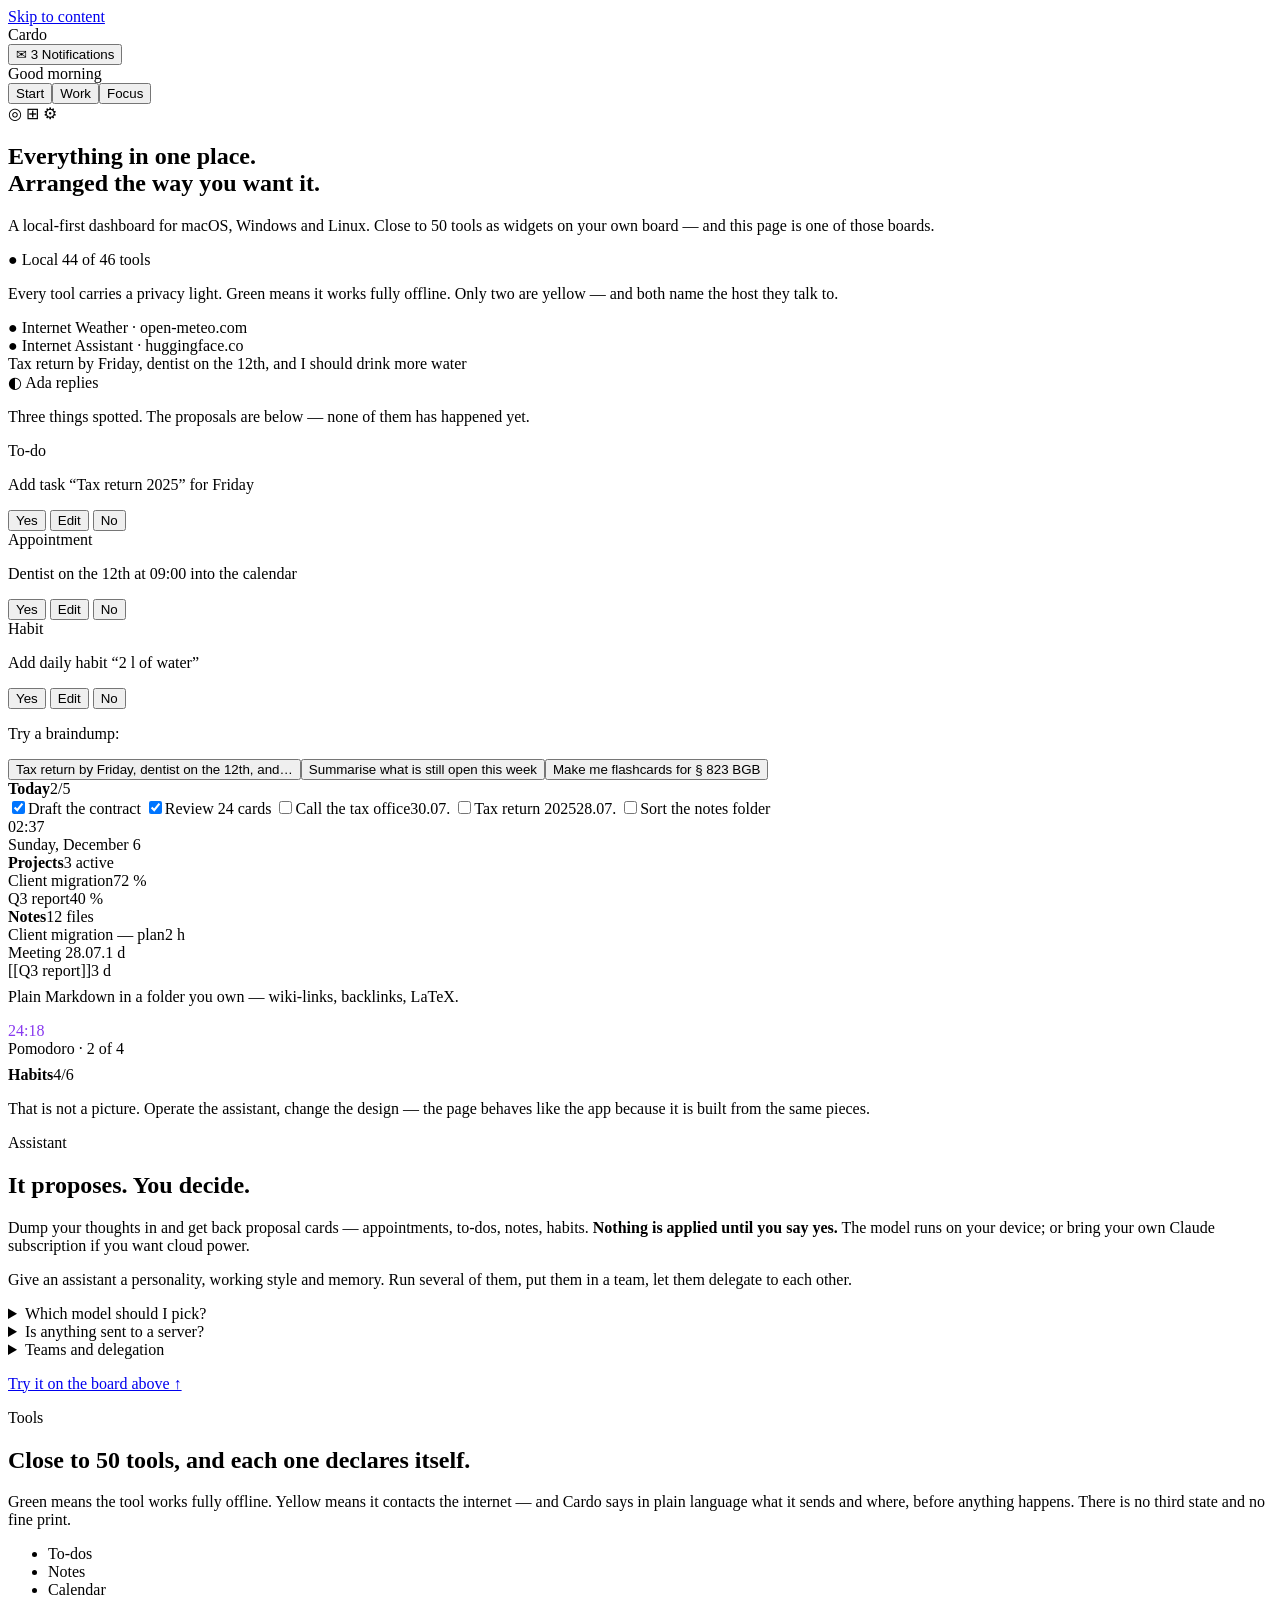
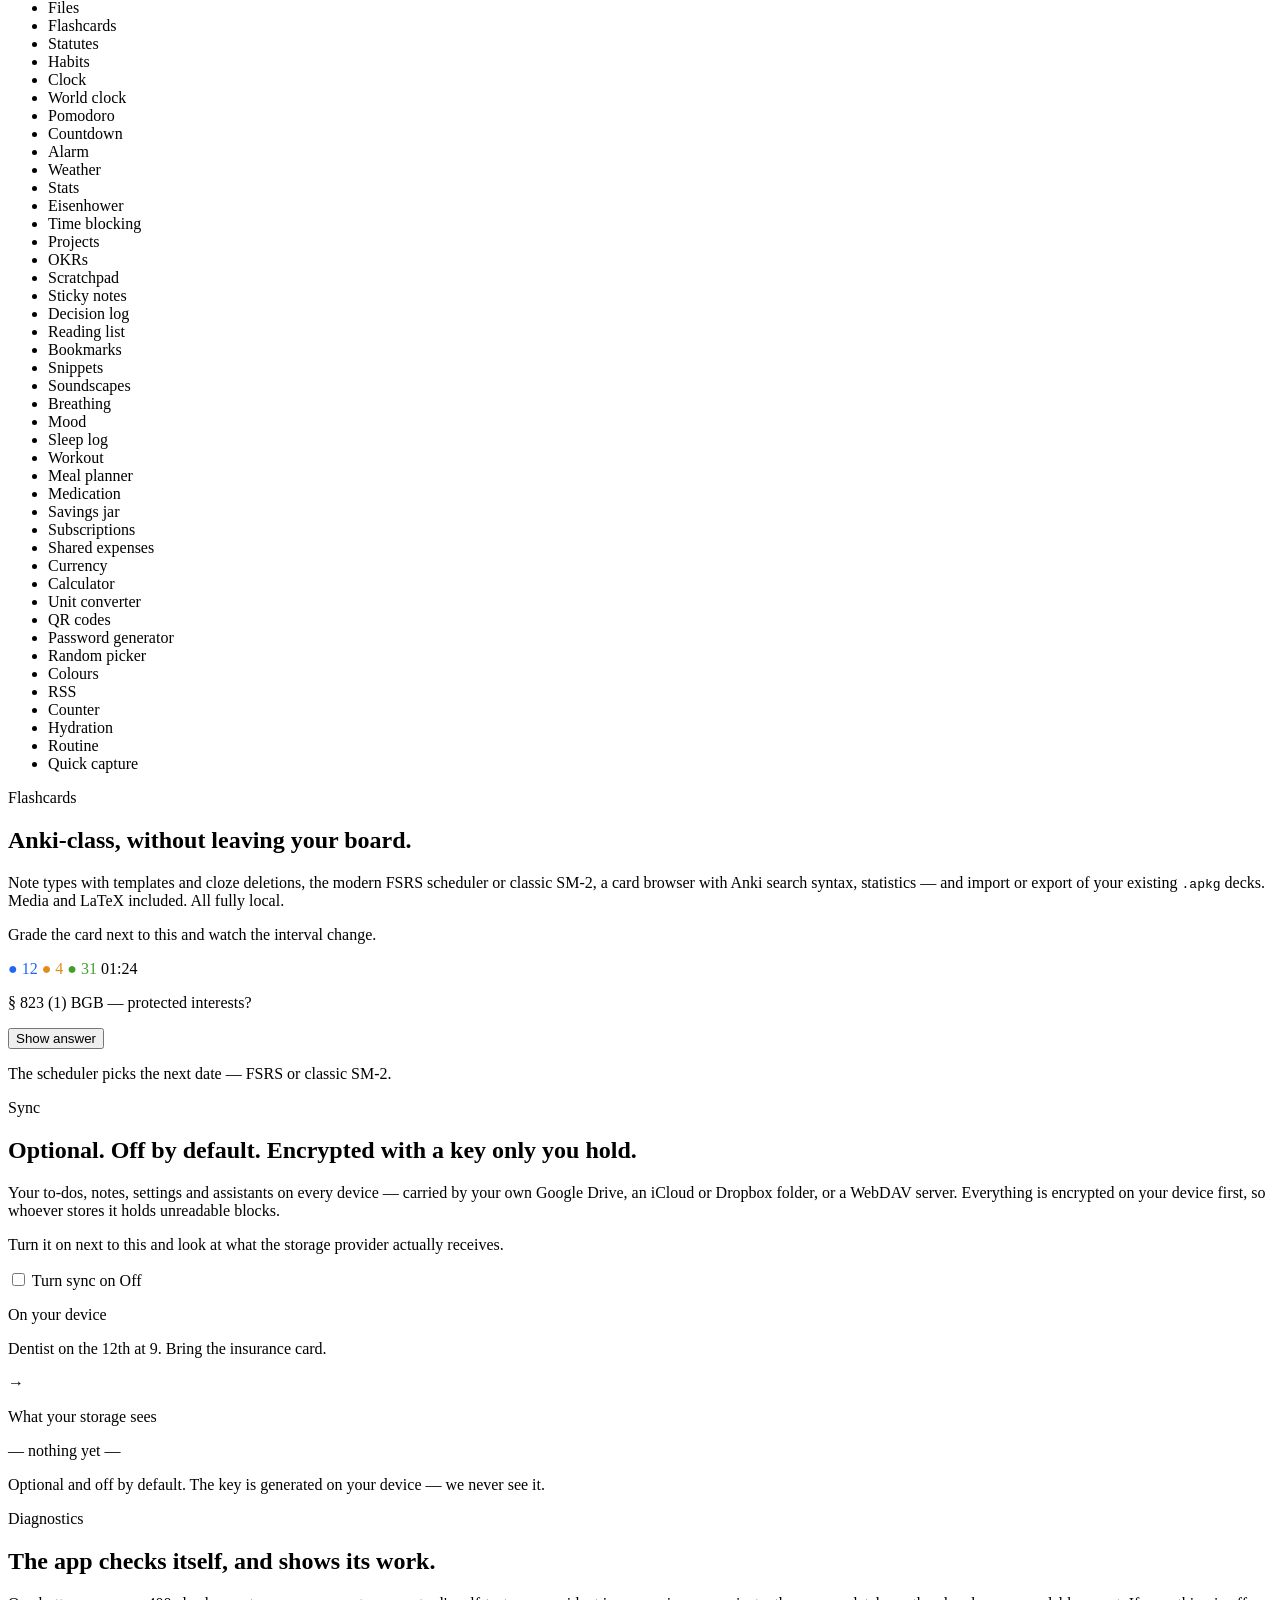
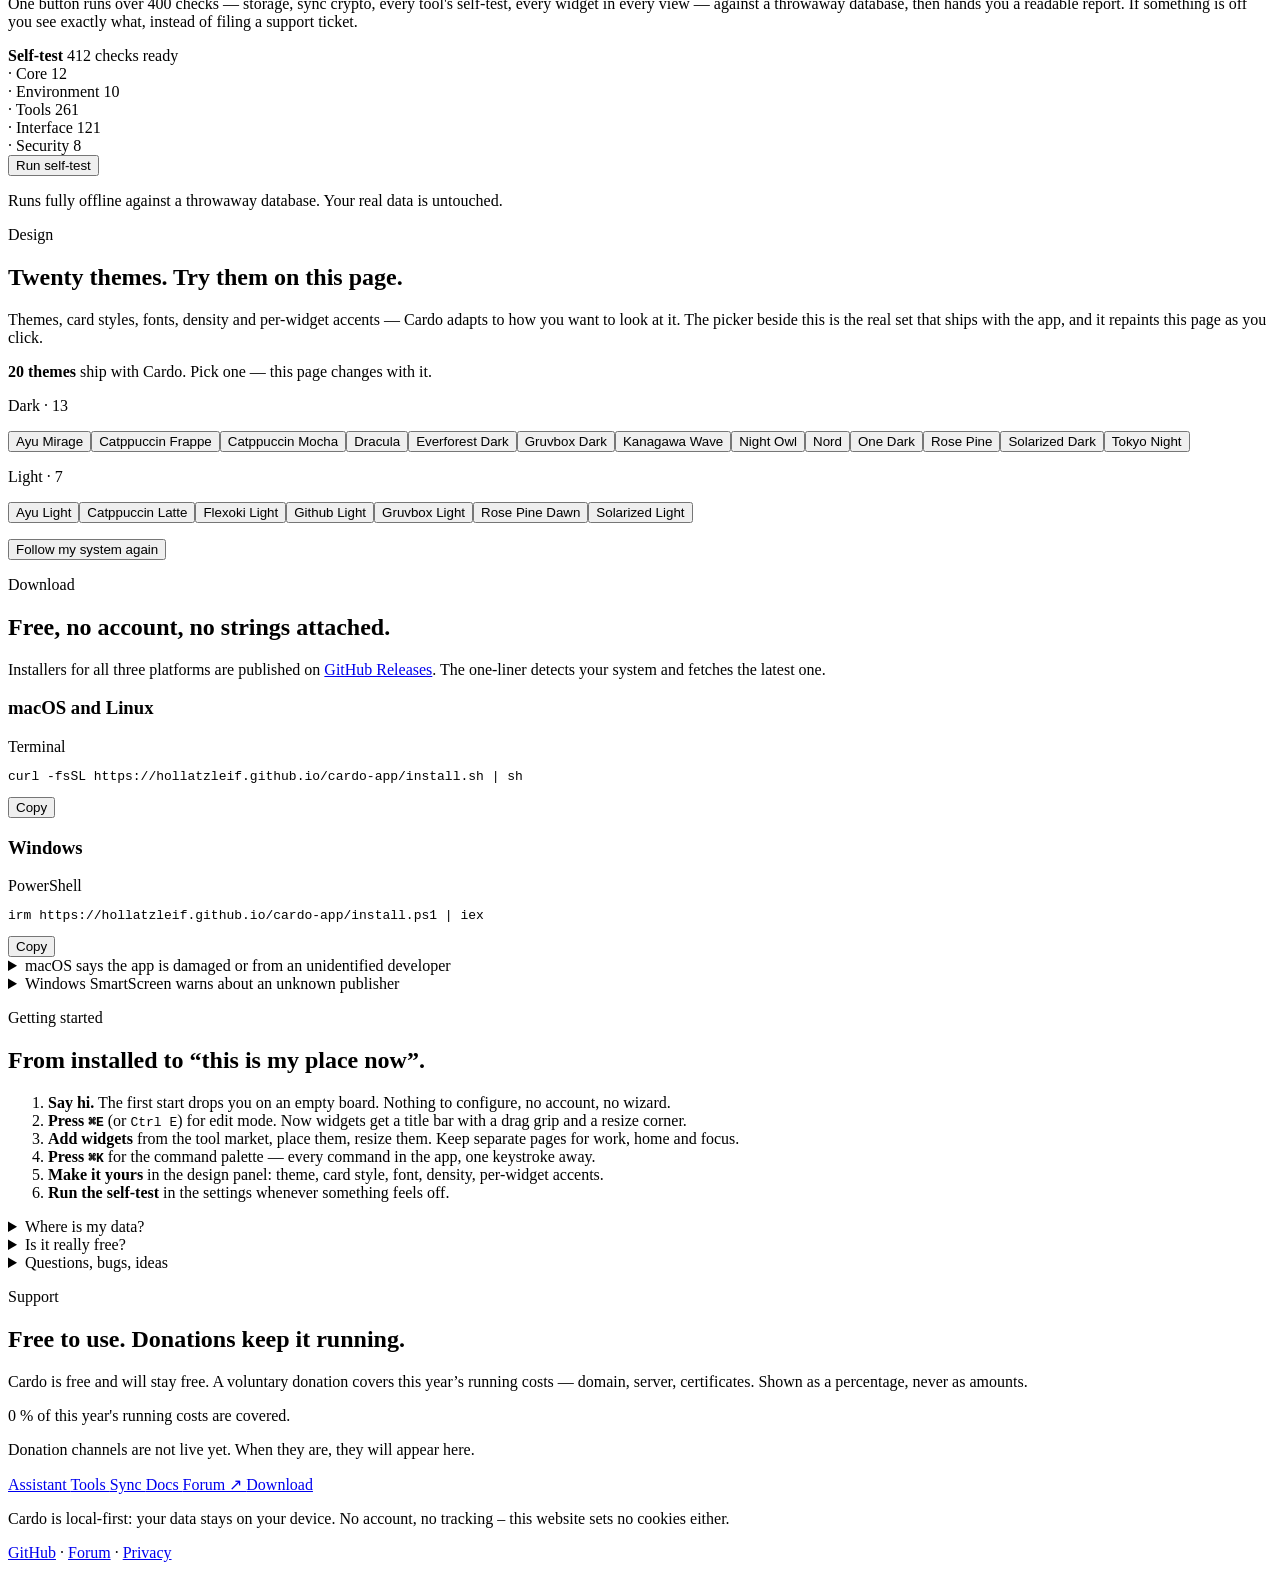
==== commit c2a613f0: "deploy: hollatzleif/cardo@923a095b6baa9ed7999b06accdaafa82e00b5b07" ====
--- a/index.html
+++ b/index.html
@@ -1,24 +1,730 @@
-<!DOCTYPE html><html lang="en"> <head><meta charset="utf-8"><meta name="viewport" content="width=device-width, initial-scale=1"><title>Cardo – your personal, local-first dashboard · Cardo</title><meta name="description" content="Cardo – your pivot point. A freely arrangeable dashboard that gathers everything in one calm place. Local-first, free, no account."><meta http-equiv="Content-Security-Policy" content="default-src 'self'; script-src 'self' 'unsafe-inline'; style-src 'self' 'unsafe-inline'; img-src 'self' data:; connect-src 'self' https://cardo-polls.hollatzleif.workers.dev; frame-src 'none'; object-src 'none'; base-uri 'self'"><link rel="icon" type="image/png" href="/cardo-app/favicon.png"><link rel="icon" type="image/x-icon" href="/cardo-app/favicon.ico" sizes="any"><link rel="apple-touch-icon" href="/cardo-app/apple-touch-icon.png"><style>:root{--base: #1e1e2e;--surface-0: #313244;--surface-1: #45475a;--text: #cdd6f4;--text-muted: #a6adc8;--accent: #89b4fa;--success: #a6e3a1;--warning: #f9e2af;--danger: #f38ba8;--radius: 12px}@media(prefers-color-scheme:light){:root{--base: #eff1f5;--surface-0: #e6e9ef;--surface-1: #ccd0da;--text: #4c4f69;--text-muted: #6c6f85;--accent: #1e66f5;--success: #40a02b;--warning: #df8e1d;--danger: #d20f39}}*{box-sizing:border-box}body{margin:0;font-family:-apple-system,BlinkMacSystemFont,Segoe UI,Roboto,sans-serif;background:var(--base);color:var(--text);line-height:1.6}a{color:var(--accent)}main{max-width:900px;margin:0 auto;padding:2rem 1.25rem 4rem}.site-header{display:flex;align-items:center;justify-content:space-between;flex-wrap:wrap;gap:.5rem;padding:.9rem 1.25rem;border-bottom:1px solid var(--surface-1);position:sticky;top:0;background:var(--base);z-index:10}.brand{font-weight:800;text-decoration:none;font-size:1.15rem}.site-header nav{display:flex;gap:.25rem;flex-wrap:wrap}.site-header nav a{text-decoration:none;color:var(--text-muted);padding:.35rem .7rem;border-radius:8px}.site-header nav a.active,.site-header nav a:hover{color:var(--text);background:var(--surface-0)}.site-footer{border-top:1px solid var(--surface-1);padding:1.5rem 1.25rem;color:var(--text-muted);font-size:.9rem;text-align:center}.card{background:var(--surface-0);border:1px solid var(--surface-1);border-radius:var(--radius);padding:1.25rem}.btn{display:inline-block;background:var(--accent);color:var(--base);padding:.6rem 1.2rem;border-radius:10px;text-decoration:none;font-weight:700;border:none;cursor:pointer;font-size:1rem}.btn--ghost{background:transparent;color:var(--accent);border:1px solid var(--accent)}.muted{color:var(--text-muted)}code,pre{font-family:ui-monospace,SF Mono,Menlo,monospace}pre{background:var(--surface-0);border:1px solid var(--surface-1);border-radius:10px;padding:.9rem 1rem;overflow-x:auto}kbd{font-family:ui-monospace,SF Mono,Menlo,monospace;font-size:.85em;background:var(--surface-0);border:1px solid var(--surface-1);border-bottom-width:2px;border-radius:6px;padding:.1em .45em}h1,h2,h3{line-height:1.25}.badge{display:inline-block;padding:.1rem .6rem;border-radius:999px;font-size:.8rem;border:1px solid var(--success);color:var(--success)}
-.copy-block[data-astro-cid-chpwp47i]{margin:.75rem 0;text-align:left}.copy-block__label[data-astro-cid-chpwp47i]{display:block;font-size:.8rem;color:var(--text-muted);margin-bottom:.3rem;text-transform:uppercase;letter-spacing:.05em}.copy-block__row[data-astro-cid-chpwp47i]{display:flex;align-items:stretch;gap:.5rem}.copy-block__pre[data-astro-cid-chpwp47i]{flex:1;margin:0;white-space:pre}.copy-block__btn[data-astro-cid-chpwp47i]{flex:none;background:var(--accent);color:var(--base);border:none;border-radius:10px;padding:0 1rem;font-weight:700;cursor:pointer;font-size:.9rem}
-.barometer[data-astro-cid-riha7gi2]{height:14px;border-radius:999px;background:var(--surface-1);overflow:hidden;margin:.75rem 0 .25rem}.barometer__fill[data-astro-cid-riha7gi2]{height:100%;background:var(--success);border-radius:999px}.barometer-done[data-astro-cid-riha7gi2]{border:1px solid var(--success);border-radius:var(--radius);padding:.75rem 1rem;color:var(--success)}
-.hero[data-astro-cid-j7pv25f6]{text-align:center;padding:2.5rem 0 2rem}.hero[data-astro-cid-j7pv25f6] h1[data-astro-cid-j7pv25f6]{font-size:2.4rem;margin-bottom:.75rem}.hero[data-astro-cid-j7pv25f6] em[data-astro-cid-j7pv25f6]{color:var(--accent);font-style:normal}.hero[data-astro-cid-j7pv25f6] p[data-astro-cid-j7pv25f6]{max-width:640px;margin:.75rem auto}.hero[data-astro-cid-j7pv25f6] .btn[data-astro-cid-j7pv25f6]{margin:.4rem}.hero__install[data-astro-cid-j7pv25f6]{max-width:560px;margin:1.25rem auto .5rem}.features[data-astro-cid-j7pv25f6]{display:grid;grid-template-columns:repeat(auto-fit,minmax(260px,1fr));gap:1rem;margin-top:2rem}
-</style></head> <body> <header class="site-header"> <a class="brand" href="/cardo-app/">⊕ Cardo</a> <nav> <a href="/cardo-app/" class>Home</a><a href="/cardo-app/download" class>Download</a><a href="/cardo-app/docs" class>Docs</a><a href="/cardo-app/docs/tutorial" class>Tutorial</a><a href="/cardo-app/assistant" class>Your Assistant</a><a href="https://github.com/hollatzleif/cardo-app/discussions" rel="noopener" class>Forum ↗</a><a href="/cardo-app/polls" class>Polls</a><a href="/cardo-app/donate" class>Donate</a> </nav> </header> <main>  <section class="hero" data-astro-cid-j7pv25f6> <h1 data-astro-cid-j7pv25f6>Cardo brings everything into one place.<br data-astro-cid-j7pv25f6>Arranged the way <em data-astro-cid-j7pv25f6>you</em> want it.</h1> <p class="muted" data-astro-cid-j7pv25f6> <strong data-astro-cid-j7pv25f6>Cardo</strong> is a free, freely arrangeable dashboard app for macOS, Linux and
-      Windows: to-dos, notes, calendar, files, Anki-class flashcards, a legal-paragraph book, a
-      local AI assistant and close to 50 tools – as widgets on your personal board, with optional
-      end-to-end-encrypted sync between your devices. Built for everyone who feels overwhelmed and
-      needs <strong data-astro-cid-j7pv25f6>one</strong> calm place where everything comes together. Your pivot point.
-</p> <div class="hero__install" data-astro-cid-j7pv25f6> <div class="copy-block" data-astro-cid-chpwp47i> <span class="copy-block__label" data-astro-cid-chpwp47i>Install (macOS / Linux)</span> <div class="copy-block__row" data-astro-cid-chpwp47i> <pre class="copy-block__pre" data-astro-cid-chpwp47i><code data-astro-cid-chpwp47i>curl -fsSL https://hollatzleif.github.io/cardo-app/install.sh | sh</code></pre> <button class="copy-block__btn" type="button" data-copy="curl -fsSL https://hollatzleif.github.io/cardo-app/install.sh | sh" aria-label="Copy command to clipboard" data-astro-cid-chpwp47i>Copy</button> </div> </div> <script type="module">for(const t of document.querySelectorAll(".copy-block__btn"))t.addEventListener("click",async()=>{try{await navigator.clipboard.writeText(t.dataset.copy??""),t.textContent="Copied!",setTimeout(()=>{t.textContent="Copy"},2e3)}catch{}});</script>  </div> <p data-astro-cid-j7pv25f6> <a class="btn" href="/cardo-app/download#macos" data-astro-cid-j7pv25f6>macOS (.dmg)</a> <a class="btn" href="/cardo-app/download#windows" data-astro-cid-j7pv25f6>Windows (.msi)</a> <a class="btn" href="/cardo-app/download#linux" data-astro-cid-j7pv25f6>Linux (.AppImage)</a> </p> <p data-astro-cid-j7pv25f6><span class="badge" data-astro-cid-j7pv25f6>● 100 % local</span> <span class="muted" data-astro-cid-j7pv25f6>Your data never leaves your device. No account, no forced cloud, no tracking.</span></p> </section> <section class="features" data-astro-cid-j7pv25f6> <div class="card" data-astro-cid-j7pv25f6> <h3 data-astro-cid-j7pv25f6>🔒 Local-first, for real</h3> <p data-astro-cid-j7pv25f6>Cardo works 100 % offline. Everything lives in an embedded SQLite database on your machine – no server, no account, no telemetry. Zero setup: install, open, done.</p> </div> <div class="card" data-astro-cid-j7pv25f6> <h3 data-astro-cid-j7pv25f6>🧩 Your dashboard, your rules</h3> <p data-astro-cid-j7pv25f6>Start from a blank canvas. Place, move and resize widgets, keep separate pages for work, home and focus. Make it yours with design presets, themes, card styles and fonts. Cardo adapts to how you think – not the other way around.</p> </div> <div class="card" data-astro-cid-j7pv25f6> <h3 data-astro-cid-j7pv25f6>🧠 A local AI assistant</h3> <p data-astro-cid-j7pv25f6>Dump your thoughts, get back proposal cards – appointments, to-dos, notes – applied only when you say yes. It runs 100 % on your device. Prefer cloud power? Bring your own <a href="/cardo-app/assistant" data-astro-cid-j7pv25f6>Claude subscription</a> instead. Your choice, every time.</p> </div> <div class="card" data-astro-cid-j7pv25f6> <h3 data-astro-cid-j7pv25f6>📄 Notes &amp; files that stay yours</h3> <p data-astro-cid-j7pv25f6>Write Markdown notes with <code data-astro-cid-j7pv25f6>[[wiki-links]]</code>, backlinks and rendered LaTeX, and browse your notes folder – text, images, PDFs – right inside Cardo. Real files in a folder you own, readable with any editor.</p> </div> <div class="card" data-astro-cid-j7pv25f6> <h3 data-astro-cid-j7pv25f6>🃏 Anki-class flashcards</h3> <p data-astro-cid-j7pv25f6>Real spaced repetition: note types with templates and cloze deletions, the modern FSRS scheduler (or classic SM-2), a card browser and stats – and import or export your existing Anki decks as <code data-astro-cid-j7pv25f6>.apkg</code>. All fully local.</p> </div> <div class="card" data-astro-cid-j7pv25f6> <h3 data-astro-cid-j7pv25f6>⚖️ Statutes at your fingertips</h3> <p data-astro-cid-j7pv25f6>For lawyers and students: keep the sections you work with, annotated and searchable. Fetch the official text of a § straight from legal sources – Germany, EU, UK, Austria – with its “as of” date, or just type your own. Public statute text, stored on your device.</p> </div> <div class="card" data-astro-cid-j7pv25f6> <h3 data-astro-cid-j7pv25f6>🔑 Sync with your own key</h3> <p data-astro-cid-j7pv25f6>Optional, off by default: your to-dos, notes, settings and assistants on every device – end-to-end encrypted with a key only you hold. Carried by your own Google Drive, iCloud/Dropbox folder or WebDAV server. Whoever stores it sees only unreadable blocks.</p> </div> <div class="card" data-astro-cid-j7pv25f6> <h3 data-astro-cid-j7pv25f6>🚦 Transparency traffic light</h3> <p data-astro-cid-j7pv25f6>Every tool carries a privacy light: green means it works fully local. Yellow means it contacts the internet – and Cardo tells you in plain language what it sends and where, before anything happens.</p> </div> <div class="card" data-astro-cid-j7pv25f6> <h3 data-astro-cid-j7pv25f6>🩺 Checks itself</h3> <p data-astro-cid-j7pv25f6>One button in the settings and Cardo runs a full self-test with a readable report. If something is off, you see exactly what – no guessing, no support tickets.</p> </div> <div class="card" data-astro-cid-j7pv25f6> <h3 data-astro-cid-j7pv25f6>💙 Free, funded by donations</h3> <p data-astro-cid-j7pv25f6>Cardo is free to download and use. If you like it, a voluntary donation helps cover the year's running costs – that's it. No paywalls, no premium tiers.</p> </div> </section> <section class="card honest" style="margin-top:2rem" data-astro-cid-j7pv25f6> <h3 data-astro-cid-j7pv25f6>The honest part</h3> <p data-astro-cid-j7pv25f6>
-There is still no Cardo cloud and no account – and that's a feature. Sync is optional and
-      works with a key you generate yourself: everything is encrypted on your device before it
-      travels through storage <em data-astro-cid-j7pv25f6>you</em> choose (your Drive, your folder, your server).
-      Turn it off and Cardo is 100&nbsp;% offline again. Your data is yours, always.
-</p> </section> <section class="card" style="margin-top:2rem" data-astro-cid-j7pv25f6> <h3 data-astro-cid-j7pv25f6>Support instead of paying</h3> <p data-astro-cid-j7pv25f6>
-Cardo is free. If you want to, a donation helps cover the running costs
-      (domain, server, certificates) for the current year:
+<!DOCTYPE html><html lang="en"> <head><meta charset="utf-8"><meta name="viewport" content="width=device-width, initial-scale=1"><title>Cardo – your personal, local-first dashboard · Cardo</title><meta name="description" content="Cardo – your pivot point. A freely arrangeable dashboard that gathers everything in one calm place. Local-first, free, no account."><meta http-equiv="Content-Security-Policy" content="default-src 'self'; script-src 'self' 'unsafe-inline'; style-src 'self' 'unsafe-inline'; img-src 'self' data:; connect-src 'self' https://cardo-polls.hollatzleif.workers.dev; frame-src 'none'; object-src 'none'; base-uri 'self'"><link rel="icon" type="image/png" href="/cardo-app/favicon.png"><link rel="icon" type="image/x-icon" href="/cardo-app/favicon.ico" sizes="any"><link rel="apple-touch-icon" href="/cardo-app/apple-touch-icon.png"><script>
+      // Before first paint, or the page flashes the system colours and then
+      // repaints in the chosen theme. Deliberately tiny and inline; a deferred
+      // module script would run far too late for this.
+      try {
+        var saved = localStorage.getItem('cardo-theme');
+        if (saved) document.documentElement.dataset.theme = saved;
+      } catch (e) {
+        // Private mode or blocked storage: fall back to prefers-color-scheme.
+      }
+    </script><link rel="stylesheet" href="/cardo-app/_astro/index.h-njq4fZ.css">
+<link rel="stylesheet" href="/cardo-app/_astro/admin.DwUZGD1S.css"></head> <body> <a class="skip-link" href="#main">Skip to content</a>   <main id="main" tabindex="-1">   <section class="shell" id="board" data-astro-cid-j7pv25f6> <header class="topbar" data-astro-cid-lq7i5isa> <span class="topbar__brand" data-astro-cid-lq7i5isa>Cardo</span> <div class="topbar__inbox-wrap" data-astro-cid-lq7i5isa> <button type="button" class="c-btn c-btn--ghost topbar__inbox" data-inbox aria-expanded="false" data-astro-cid-lq7i5isa> <span aria-hidden="true" data-astro-cid-lq7i5isa>✉</span> <span class="topbar__inbox-badge" data-astro-cid-lq7i5isa>3</span> <span class="sr-only" data-astro-cid-lq7i5isa>Notifications</span> </button> <div class="inbox__panel" data-inbox-panel hidden data-astro-cid-lq7i5isa> <p class="inbox__head" data-astro-cid-lq7i5isa>Inbox</p> <div class="inbox__item" data-astro-cid-lq7i5isa> <strong data-astro-cid-lq7i5isa>Cardo 1.2.0 is available</strong> <span class="c-muted" data-astro-cid-lq7i5isa>Installation checks, variant sweep, release gate.</span> </div><div class="inbox__item" data-astro-cid-lq7i5isa> <strong data-astro-cid-lq7i5isa>Poll: which tool next?</strong> <span class="c-muted" data-astro-cid-lq7i5isa>Three options, one vote per device — anonymous.</span> </div><div class="inbox__item" data-astro-cid-lq7i5isa> <strong data-astro-cid-lq7i5isa>Self-test passed</strong> <span class="c-muted" data-astro-cid-lq7i5isa>412 checks, no failures.</span> </div> <p class="inbox__foot c-muted" data-astro-cid-lq7i5isa>
+Announcements and polls, fetched only if you switch the inbox on. Off by default.
+</p> </div> </div>  <span class="c-muted topbar__greeting" data-greeting data-astro-cid-lq7i5isa>Good evening</span> <nav class="topbar__pages" aria-label="Boards" data-astro-cid-lq7i5isa> <button type="button" class="c-btn c-btn--ghost topbar__page topbar__page--active" data-page="start" aria-pressed="true" data-astro-cid-lq7i5isa>Start</button><button type="button" class="c-btn c-btn--ghost topbar__page" data-page="work" aria-pressed="false" data-astro-cid-lq7i5isa>Work</button><button type="button" class="c-btn c-btn--ghost topbar__page" data-page="focus" aria-pressed="false" data-astro-cid-lq7i5isa>Focus</button> </nav> <div class="topbar__actions" data-astro-cid-lq7i5isa>  <span class="c-btn c-btn--ghost" aria-hidden="true" data-astro-cid-lq7i5isa>◎</span> <span class="c-btn c-btn--ghost" aria-hidden="true" data-astro-cid-lq7i5isa>⊞</span> <span class="c-btn c-btn--ghost" aria-hidden="true" data-astro-cid-lq7i5isa>⚙</span> </div> </header>  <script type="module">const a=document.querySelector(".topbar");if(a){const r=a.querySelector("[data-greeting]");if(r){const e=new Date().getHours();r.textContent=e<11?"Good morning":e<18?"Good afternoon":"Good evening"}const s=a.querySelector("[data-inbox]"),n=a.querySelector("[data-inbox-panel]");if(s&&n){const e=t=>{n.hidden=!t,s.setAttribute("aria-expanded",String(t))};s.addEventListener("click",t=>{t.stopPropagation(),e(n.hidden)}),document.addEventListener("click",t=>{!n.hidden&&!n.contains(t.target)&&e(!1)}),document.addEventListener("keydown",t=>{t.key==="Escape"&&!n.hidden&&(e(!1),s.focus())})}const i=[...a.querySelectorAll("[data-page]")],c=[...document.querySelectorAll("[data-pages]")];for(const e of i)e.addEventListener("click",()=>{const t=e.dataset.page??"";for(const o of i){const d=o===e;o.classList.toggle("topbar__page--active",d),o.setAttribute("aria-pressed",String(d))}for(const o of c){const d=(o.dataset.pages??"").split(" ").includes(t);o.hidden=!d}})}</script> <div class="canvas " data-astro-cid-t7f5cdi3> <div class="canvas-grid" data-astro-cid-t7f5cdi3>  <div class="c-card widget-frame " style="--w:7;--h:3" data-widget data-pages="start" data-astro-cid-bli4p4v3>  <div class="widget-body" data-astro-cid-bli4p4v3> <div class="wgt" data-astro-cid-j7pv25f6> <h1 class="lede" data-astro-cid-j7pv25f6>Everything in one place.<br data-astro-cid-j7pv25f6>Arranged the way you want it.</h1> <p class="c-muted lede__sub" data-astro-cid-j7pv25f6>
+A local-first dashboard for macOS, Windows and Linux. Close to 50 tools as
+            widgets on your own board — and this page is one of those boards.
+</p> </div> </div>  </div>  <div class="c-card widget-frame " style="--w:5;--h:3;--accent:var(--palette-accent-6)" data-widget data-pages="start" data-astro-cid-bli4p4v3>  <div class="widget-body" data-astro-cid-bli4p4v3> <div class="wgt" data-astro-cid-j7pv25f6> <div class="wgt__head" data-astro-cid-j7pv25f6> <span class="c-badge c-badge--green" data-astro-cid-j7pv25f6>● Local</span> <span class="meta grow" data-astro-cid-j7pv25f6>44 of 46 tools</span> </div> <div class="wgt__body" data-astro-cid-j7pv25f6> <p class="c-muted small" data-astro-cid-j7pv25f6>
+Every tool carries a privacy light. Green means it works fully offline.
+              Only two are yellow — and both name the host they talk to.
+</p> <div class="row mt" data-astro-cid-j7pv25f6><span class="c-badge c-badge--yellow" data-astro-cid-j7pv25f6>● Internet</span> <span class="meta grow" data-astro-cid-j7pv25f6>Weather · open-meteo.com</span></div> <div class="row" data-astro-cid-j7pv25f6><span class="c-badge c-badge--yellow" data-astro-cid-j7pv25f6>● Internet</span> <span class="meta grow" data-astro-cid-j7pv25f6>Assistant · huggingface.co</span></div> </div> </div> </div>  </div>  <div class="c-card widget-frame " style="--w:5;--h:6" id="assistant" data-widget data-pages="start focus" data-astro-cid-bli4p4v3>  <div class="widget-body" data-astro-cid-bli4p4v3> <div class="aw-root" data-assistant data-scripts="[{&#34;prompt&#34;:&#34;Tax return by Friday, dentist on the 12th, and I should drink more water&#34;,&#34;reply&#34;:&#34;Three things spotted. The proposals are below — none of them has happened yet.&#34;,&#34;proposals&#34;:[{&#34;kind&#34;:&#34;To-do&#34;,&#34;summary&#34;:&#34;Add task “Tax return 2025” for Friday&#34;},{&#34;kind&#34;:&#34;Appointment&#34;,&#34;summary&#34;:&#34;Dentist on the 12th at 09:00 into the calendar&#34;},{&#34;kind&#34;:&#34;Habit&#34;,&#34;summary&#34;:&#34;Add daily habit “2 l of water”&#34;}]},{&#34;prompt&#34;:&#34;Summarise what is still open this week&#34;,&#34;reply&#34;:&#34;Four open tasks, two of them overdue. The rest is on track.&#34;,&#34;proposals&#34;:[{&#34;kind&#34;:&#34;Note&#34;,&#34;summary&#34;:&#34;Save the week’s overview as note “W31”&#34;}]},{&#34;prompt&#34;:&#34;Make me flashcards for § 823 BGB&#34;,&#34;reply&#34;:&#34;Found the section in your dictionary and built four cards from it.&#34;,&#34;proposals&#34;:[{&#34;kind&#34;:&#34;Flashcards&#34;,&#34;summary&#34;:&#34;Add 4 cards to the deck “Tort law”&#34;}]}]"> <div class="aw-scroll" data-aw-feed aria-live="polite"> <div class="aw-msg-row"> <div class="aw-msg aw-msg--user">Tax return by Friday, dentist on the 12th, and I should drink more water</div> </div> <div class="aw-turn"> <div class="aw-card c-card"> <div class="aw-speaker"> <span class="aw-avatar aw-avatar--sm" aria-hidden="true">◐</span> <span class="aw-speaker__name">Ada replies</span> </div> <p class="aw-reply">Three things spotted. The proposals are below — none of them has happened yet.</p> </div> </div> <div class="aw-card c-card" data-proposal> <div class="aw-speaker"> <span class="c-badge">To-do</span> </div> <p class="aw-card__summary">Add task “Tax return 2025” for Friday</p> <div class="aw-card__actions"> <button type="button" class="c-btn c-btn--primary" data-accept>Yes</button> <button type="button" class="c-btn" data-edit>Edit</button> <button type="button" class="c-btn c-btn--ghost" data-decline>No</button> </div> </div><div class="aw-card c-card" data-proposal> <div class="aw-speaker"> <span class="c-badge">Appointment</span> </div> <p class="aw-card__summary">Dentist on the 12th at 09:00 into the calendar</p> <div class="aw-card__actions"> <button type="button" class="c-btn c-btn--primary" data-accept>Yes</button> <button type="button" class="c-btn" data-edit>Edit</button> <button type="button" class="c-btn c-btn--ghost" data-decline>No</button> </div> </div><div class="aw-card c-card" data-proposal> <div class="aw-speaker"> <span class="c-badge">Habit</span> </div> <p class="aw-card__summary">Add daily habit “2 l of water”</p> <div class="aw-card__actions"> <button type="button" class="c-btn c-btn--primary" data-accept>Yes</button> <button type="button" class="c-btn" data-edit>Edit</button> <button type="button" class="c-btn c-btn--ghost" data-decline>No</button> </div> </div> </div> <div class="aw-suggest"> <p class="aw-suggest__label">Try a braindump:</p> <div class="aw-suggest__row"> <button type="button" class="c-btn aw-suggest__btn" data-script="0"> Tax return by Friday, dentist on the 12th, and… </button><button type="button" class="c-btn aw-suggest__btn" data-script="1"> Summarise what is still open this week </button><button type="button" class="c-btn aw-suggest__btn" data-script="2"> Make me flashcards for § 823 BGB </button> </div> </div> </div> </div>  </div>   <script type="module">const c=document.querySelector("[data-assistant]");if(c){const a=c.querySelector("[data-aw-feed]"),i=JSON.parse(c.dataset.scripts??"[]"),p=window.matchMedia("(prefers-reduced-motion: reduce)").matches,o=(e,t)=>{e.querySelector(".aw-card__actions")?.remove();const s=document.createElement("p");s.className=`aw-card__status${t?" aw-card__status--ok":""}`,s.textContent=t?"✓ Done":"Declined",e.append(s)},d=e=>{e.querySelector("[data-accept]")?.addEventListener("click",()=>o(e,!0)),e.querySelector("[data-decline]")?.addEventListener("click",()=>o(e,!1)),e.querySelector("[data-edit]")?.addEventListener("click",()=>{const t=e.querySelector(".aw-card__summary");t&&(t.textContent=`${t.textContent} — in the real Cardo a form opens here.`)})};c.querySelectorAll("[data-proposal]").forEach(d);const u=e=>{if(!a)return;a.replaceChildren();const t=document.createElement("div");t.className="aw-msg-row",t.innerHTML='<div class="aw-msg aw-msg--user"></div>',t.querySelector(".aw-msg").textContent=e.prompt,a.append(t);const s=document.createElement("div");s.className="aw-status",s.innerHTML='<span class="aw-spinner"></span><span class="c-muted">thinking…</span>',a.append(s),window.setTimeout(()=>{s.remove();const r=document.createElement("div");r.className="aw-turn",r.innerHTML='<div class="aw-card c-card"><div class="aw-speaker"><span class="aw-avatar aw-avatar--sm" aria-hidden="true">◐</span><span class="aw-speaker__name">Ada replies</span></div><p class="aw-reply"></p></div>',r.querySelector(".aw-reply").textContent=e.reply,a.append(r);for(const l of e.proposals){const n=document.createElement("div");n.className="aw-card c-card",n.dataset.proposal="",n.innerHTML='<div class="aw-speaker"><span class="c-badge"></span></div><p class="aw-card__summary"></p><div class="aw-card__actions"><button type="button" class="c-btn c-btn--primary" data-accept>Yes</button><button type="button" class="c-btn" data-edit>Edit</button><button type="button" class="c-btn c-btn--ghost" data-decline>No</button></div>',n.querySelector(".c-badge").textContent=l.kind,n.querySelector(".aw-card__summary").textContent=l.summary,a.append(n),d(n)}a.scrollTop=a.scrollHeight},p?0:700)};c.querySelectorAll("[data-script]").forEach(e=>{e.addEventListener("click",()=>{const t=i[Number(e.dataset.script)];t&&u(t)})})}</script> <div class="c-card widget-frame " style="--w:4;--h:3" data-widget data-pages="start work" data-astro-cid-bli4p4v3>  <div class="widget-body" data-astro-cid-bli4p4v3> <div class="wgt" data-astro-cid-j7pv25f6> <div class="wgt__head" data-astro-cid-j7pv25f6><strong data-astro-cid-j7pv25f6>Today</strong><span class="meta grow" data-astro-cid-j7pv25f6>2/5</span></div> <div class="wgt__body" data-astro-cid-j7pv25f6> <label class="row" data-astro-cid-j7pv25f6><input type="checkbox" checked data-astro-cid-j7pv25f6><span class="grow done" data-astro-cid-j7pv25f6>Draft the contract</span></label> <label class="row" data-astro-cid-j7pv25f6><input type="checkbox" checked data-astro-cid-j7pv25f6><span class="grow done" data-astro-cid-j7pv25f6>Review 24 cards</span></label> <label class="row" data-astro-cid-j7pv25f6><input type="checkbox" data-astro-cid-j7pv25f6><span class="grow" data-astro-cid-j7pv25f6>Call the tax office</span><span class="meta" data-astro-cid-j7pv25f6>30.07.</span></label> <label class="row" data-astro-cid-j7pv25f6><input type="checkbox" data-astro-cid-j7pv25f6><span class="grow" data-astro-cid-j7pv25f6>Tax return 2025</span><span class="meta overdue" data-astro-cid-j7pv25f6>28.07.</span></label> <label class="row" data-astro-cid-j7pv25f6><input type="checkbox" data-astro-cid-j7pv25f6><span class="grow" data-astro-cid-j7pv25f6>Sort the notes folder</span></label> </div> </div> </div>  </div>  <div class="c-card widget-frame " style="--w:3;--h:3;--accent:var(--palette-accent-3)" data-widget data-pages="start work focus" data-astro-cid-bli4p4v3>  <div class="widget-body" data-astro-cid-bli4p4v3> <div class="wgt clock" data-astro-cid-j7pv25f6> <div class="num clock__time" data-clock data-astro-cid-j7pv25f6>09:41</div> <div class="c-muted small" data-date data-astro-cid-j7pv25f6>Wednesday</div> </div> </div>  </div>   <div class="c-card widget-frame " style="--w:5;--h:3;--accent:var(--palette-accent-4)" data-widget data-pages="work" data-astro-cid-bli4p4v3>  <div class="widget-body" data-astro-cid-bli4p4v3> <div class="wgt" data-astro-cid-j7pv25f6> <div class="wgt__head" data-astro-cid-j7pv25f6><strong data-astro-cid-j7pv25f6>Projects</strong><span class="meta grow" data-astro-cid-j7pv25f6>3 active</span></div> <div class="wgt__body" data-astro-cid-j7pv25f6> <div class="row" data-astro-cid-j7pv25f6><span class="grow" data-astro-cid-j7pv25f6>Client migration</span><span class="meta" data-astro-cid-j7pv25f6>72 %</span></div> <div class="bar" data-astro-cid-j7pv25f6><span style="width:72%;background:var(--accent-4)" data-astro-cid-j7pv25f6></span></div> <div class="row mt" data-astro-cid-j7pv25f6><span class="grow" data-astro-cid-j7pv25f6>Q3 report</span><span class="meta" data-astro-cid-j7pv25f6>40 %</span></div> <div class="bar" data-astro-cid-j7pv25f6><span style="width:40%;background:var(--accent-2)" data-astro-cid-j7pv25f6></span></div> </div> </div> </div>  </div>  <div class="c-card widget-frame " style="--w:4;--h:3;--accent:var(--palette-accent-2)" data-widget data-pages="work" data-astro-cid-bli4p4v3>  <div class="widget-body" data-astro-cid-bli4p4v3> <div class="wgt" data-astro-cid-j7pv25f6> <div class="wgt__head" data-astro-cid-j7pv25f6><strong data-astro-cid-j7pv25f6>Notes</strong><span class="meta grow" data-astro-cid-j7pv25f6>12 files</span></div> <div class="wgt__body" data-astro-cid-j7pv25f6> <div class="row" data-astro-cid-j7pv25f6><span class="grow" data-astro-cid-j7pv25f6>Client migration — plan</span><span class="meta" data-astro-cid-j7pv25f6>2 h</span></div> <div class="row" data-astro-cid-j7pv25f6><span class="grow" data-astro-cid-j7pv25f6>Meeting 28.07.</span><span class="meta" data-astro-cid-j7pv25f6>1 d</span></div> <div class="row" data-astro-cid-j7pv25f6><span class="grow" data-astro-cid-j7pv25f6>[[Q3 report]]</span><span class="meta" data-astro-cid-j7pv25f6>3 d</span></div> <p class="c-muted small" style="margin-top:var(--space-2)" data-astro-cid-j7pv25f6>
+Plain Markdown in a folder you own — wiki-links, backlinks, LaTeX.
+</p> </div> </div> </div>  </div>   <div class="c-card widget-frame " style="--w:5;--h:3;--accent:var(--palette-accent-2)" data-widget data-pages="focus" data-astro-cid-bli4p4v3>  <div class="widget-body" data-astro-cid-bli4p4v3> <div class="wgt clock" data-astro-cid-j7pv25f6> <div class="num clock__time" style="color:var(--accent-2)" data-astro-cid-j7pv25f6>24:18</div> <div class="c-muted small" data-astro-cid-j7pv25f6>Pomodoro · 2 of 4</div> <div class="bar" style="width:100%;margin-top:var(--space-2)" data-astro-cid-j7pv25f6> <span style="width:34%;background:var(--accent-2)" data-astro-cid-j7pv25f6></span> </div> </div> </div>  </div>  <div class="c-card widget-frame " style="--w:4;--h:3;--accent:var(--palette-accent-6)" data-widget data-pages="focus" data-astro-cid-bli4p4v3>  <div class="widget-body" data-astro-cid-bli4p4v3> <div class="wgt" data-astro-cid-j7pv25f6> <div class="wgt__head" data-astro-cid-j7pv25f6><strong data-astro-cid-j7pv25f6>Habits</strong><span class="meta grow" data-astro-cid-j7pv25f6>4/6</span></div> <div class="wgt__body" data-astro-cid-j7pv25f6> <div class="heat" data-astro-cid-j7pv25f6> <span class="heat__cell heat__cell--on" data-astro-cid-j7pv25f6></span><span class="heat__cell heat__cell--on" data-astro-cid-j7pv25f6></span><span class="heat__cell heat__cell--on" data-astro-cid-j7pv25f6></span><span class="heat__cell" data-astro-cid-j7pv25f6></span><span class="heat__cell heat__cell--on" data-astro-cid-j7pv25f6></span><span class="heat__cell heat__cell--on" data-astro-cid-j7pv25f6></span><span class="heat__cell heat__cell--on" data-astro-cid-j7pv25f6></span><span class="heat__cell heat__cell--on" data-astro-cid-j7pv25f6></span><span class="heat__cell" data-astro-cid-j7pv25f6></span><span class="heat__cell heat__cell--on" data-astro-cid-j7pv25f6></span><span class="heat__cell heat__cell--on" data-astro-cid-j7pv25f6></span><span class="heat__cell heat__cell--on" data-astro-cid-j7pv25f6></span><span class="heat__cell heat__cell--on" data-astro-cid-j7pv25f6></span><span class="heat__cell" data-astro-cid-j7pv25f6></span><span class="heat__cell heat__cell--on" data-astro-cid-j7pv25f6></span><span class="heat__cell heat__cell--on" data-astro-cid-j7pv25f6></span><span class="heat__cell heat__cell--on" data-astro-cid-j7pv25f6></span><span class="heat__cell heat__cell--on" data-astro-cid-j7pv25f6></span><span class="heat__cell" data-astro-cid-j7pv25f6></span><span class="heat__cell heat__cell--on" data-astro-cid-j7pv25f6></span><span class="heat__cell heat__cell--on" data-astro-cid-j7pv25f6></span><span class="heat__cell heat__cell--on" data-astro-cid-j7pv25f6></span><span class="heat__cell heat__cell--on" data-astro-cid-j7pv25f6></span><span class="heat__cell" data-astro-cid-j7pv25f6></span><span class="heat__cell heat__cell--on" data-astro-cid-j7pv25f6></span><span class="heat__cell heat__cell--on" data-astro-cid-j7pv25f6></span><span class="heat__cell heat__cell--on" data-astro-cid-j7pv25f6></span><span class="heat__cell heat__cell--on" data-astro-cid-j7pv25f6></span> </div> </div> </div> </div>  </div>   </div> </div>  </section> <p class="board-note c-muted" data-astro-cid-j7pv25f6>
+That is not a picture. Operate the assistant, change the design — the page behaves
+    like the app because it is built from the same pieces.
+</p>   <section class="topic topic--wide" id="assistant-detail" data-astro-cid-j7pv25f6> <div class="topic__text" data-astro-cid-j7pv25f6> <p class="eyebrow" data-astro-cid-j7pv25f6>Assistant</p> <h2 data-astro-cid-j7pv25f6>It proposes. You decide.</h2> <p class="prose" data-astro-cid-j7pv25f6>
+Dump your thoughts in and get back proposal cards — appointments, to-dos, notes,
+        habits. <strong data-astro-cid-j7pv25f6>Nothing is applied until you say yes.</strong> The model runs on
+        your device; or bring your own Claude subscription if you want cloud power.
+</p> <p class="prose" data-astro-cid-j7pv25f6>
+Give an assistant a personality, working style and memory. Run several of them,
+        put them in a team, let them delegate to each other.
+</p> <details class="disc" data-astro-cid-j7pv25f6> <summary data-astro-cid-j7pv25f6>Which model should I pick?</summary> <div class="disc__body" data-astro-cid-j7pv25f6> <p data-astro-cid-j7pv25f6>Roughly: more RAM buys a bigger model, and a bigger model understands more but
+            answers slower. Cardo shows what fits your machine before you download anything.</p> <ul data-astro-cid-j7pv25f6> <li data-astro-cid-j7pv25f6><strong data-astro-cid-j7pv25f6>8 GB RAM</strong> — a 3–4 B model, quick and fine for braindumps.</li> <li data-astro-cid-j7pv25f6><strong data-astro-cid-j7pv25f6>16 GB</strong> — 7–8 B, noticeably better at German and at longer texts.</li> <li data-astro-cid-j7pv25f6><strong data-astro-cid-j7pv25f6>32 GB and up</strong> — 12–14 B, or use Claude and keep the RAM.</li> </ul> <p data-astro-cid-j7pv25f6>Apple Silicon is markedly faster than an equivalent Intel machine, because the
+            model shares memory with the GPU.</p> </div> </details> <details class="disc" data-astro-cid-j7pv25f6> <summary data-astro-cid-j7pv25f6>Is anything sent to a server?</summary> <div class="disc__body" data-astro-cid-j7pv25f6> <p data-astro-cid-j7pv25f6>With a local model: no. The only network access is the one-time model download
+            from <code data-astro-cid-j7pv25f6>huggingface.co</code>, and it only happens when you press install.</p> <p data-astro-cid-j7pv25f6>With Claude: yes — your prompt goes to Anthropic through the Claude Code CLI you
+            installed and logged into yourself. Cardo marks that clearly, and it is never
+            the default.</p> </div> </details> <details class="disc" data-astro-cid-j7pv25f6> <summary data-astro-cid-j7pv25f6>Teams and delegation</summary> <div class="disc__body" data-astro-cid-j7pv25f6> <p data-astro-cid-j7pv25f6>Several assistants can share a chat. A router decides who answers, and one can
+            hand a question to another that knows the subject better. Each keeps its own
+            memory and competences.</p> </div> </details> <p class="prose" data-astro-cid-j7pv25f6> <a href="#assistant" data-astro-cid-j7pv25f6>Try it on the board above ↑</a> </p> </div> </section>  <section class="topic topic--wide" id="tools" data-astro-cid-j7pv25f6> <div class="topic__text" data-astro-cid-j7pv25f6> <p class="eyebrow" data-astro-cid-j7pv25f6>Tools</p> <h2 data-astro-cid-j7pv25f6>Close to 50 tools, and each one declares itself.</h2> <p class="prose" data-astro-cid-j7pv25f6>
+Green means the tool works fully offline. Yellow means it contacts the internet —
+        and Cardo says in plain language what it sends and where, before anything happens.
+        There is no third state and no fine print.
+</p> </div> <ul class="tools" data-astro-cid-j7pv25f6> <li class="tools__item" data-astro-cid-j7pv25f6><span class="tools__dot" aria-hidden="true" data-astro-cid-j7pv25f6></span>To-dos</li><li class="tools__item" data-astro-cid-j7pv25f6><span class="tools__dot" aria-hidden="true" data-astro-cid-j7pv25f6></span>Notes</li><li class="tools__item" data-astro-cid-j7pv25f6><span class="tools__dot" aria-hidden="true" data-astro-cid-j7pv25f6></span>Calendar</li><li class="tools__item" data-astro-cid-j7pv25f6><span class="tools__dot" aria-hidden="true" data-astro-cid-j7pv25f6></span>Files</li><li class="tools__item" data-astro-cid-j7pv25f6><span class="tools__dot" aria-hidden="true" data-astro-cid-j7pv25f6></span>Flashcards</li><li class="tools__item" data-astro-cid-j7pv25f6><span class="tools__dot" aria-hidden="true" data-astro-cid-j7pv25f6></span>Statutes</li><li class="tools__item" data-astro-cid-j7pv25f6><span class="tools__dot" aria-hidden="true" data-astro-cid-j7pv25f6></span>Habits</li><li class="tools__item" data-astro-cid-j7pv25f6><span class="tools__dot" aria-hidden="true" data-astro-cid-j7pv25f6></span>Clock</li><li class="tools__item" data-astro-cid-j7pv25f6><span class="tools__dot" aria-hidden="true" data-astro-cid-j7pv25f6></span>World clock</li><li class="tools__item" data-astro-cid-j7pv25f6><span class="tools__dot" aria-hidden="true" data-astro-cid-j7pv25f6></span>Pomodoro</li><li class="tools__item" data-astro-cid-j7pv25f6><span class="tools__dot" aria-hidden="true" data-astro-cid-j7pv25f6></span>Countdown</li><li class="tools__item" data-astro-cid-j7pv25f6><span class="tools__dot" aria-hidden="true" data-astro-cid-j7pv25f6></span>Alarm</li><li class="tools__item" data-astro-cid-j7pv25f6><span class="tools__dot" aria-hidden="true" data-astro-cid-j7pv25f6></span>Weather</li><li class="tools__item" data-astro-cid-j7pv25f6><span class="tools__dot" aria-hidden="true" data-astro-cid-j7pv25f6></span>Stats</li><li class="tools__item" data-astro-cid-j7pv25f6><span class="tools__dot" aria-hidden="true" data-astro-cid-j7pv25f6></span>Eisenhower</li><li class="tools__item" data-astro-cid-j7pv25f6><span class="tools__dot" aria-hidden="true" data-astro-cid-j7pv25f6></span>Time blocking</li><li class="tools__item" data-astro-cid-j7pv25f6><span class="tools__dot" aria-hidden="true" data-astro-cid-j7pv25f6></span>Projects</li><li class="tools__item" data-astro-cid-j7pv25f6><span class="tools__dot" aria-hidden="true" data-astro-cid-j7pv25f6></span>OKRs</li><li class="tools__item" data-astro-cid-j7pv25f6><span class="tools__dot" aria-hidden="true" data-astro-cid-j7pv25f6></span>Scratchpad</li><li class="tools__item" data-astro-cid-j7pv25f6><span class="tools__dot" aria-hidden="true" data-astro-cid-j7pv25f6></span>Sticky notes</li><li class="tools__item" data-astro-cid-j7pv25f6><span class="tools__dot" aria-hidden="true" data-astro-cid-j7pv25f6></span>Decision log</li><li class="tools__item" data-astro-cid-j7pv25f6><span class="tools__dot" aria-hidden="true" data-astro-cid-j7pv25f6></span>Reading list</li><li class="tools__item" data-astro-cid-j7pv25f6><span class="tools__dot" aria-hidden="true" data-astro-cid-j7pv25f6></span>Bookmarks</li><li class="tools__item" data-astro-cid-j7pv25f6><span class="tools__dot" aria-hidden="true" data-astro-cid-j7pv25f6></span>Snippets</li><li class="tools__item" data-astro-cid-j7pv25f6><span class="tools__dot" aria-hidden="true" data-astro-cid-j7pv25f6></span>Soundscapes</li><li class="tools__item" data-astro-cid-j7pv25f6><span class="tools__dot" aria-hidden="true" data-astro-cid-j7pv25f6></span>Breathing</li><li class="tools__item" data-astro-cid-j7pv25f6><span class="tools__dot" aria-hidden="true" data-astro-cid-j7pv25f6></span>Mood</li><li class="tools__item" data-astro-cid-j7pv25f6><span class="tools__dot" aria-hidden="true" data-astro-cid-j7pv25f6></span>Sleep log</li><li class="tools__item" data-astro-cid-j7pv25f6><span class="tools__dot" aria-hidden="true" data-astro-cid-j7pv25f6></span>Workout</li><li class="tools__item" data-astro-cid-j7pv25f6><span class="tools__dot" aria-hidden="true" data-astro-cid-j7pv25f6></span>Meal planner</li><li class="tools__item" data-astro-cid-j7pv25f6><span class="tools__dot" aria-hidden="true" data-astro-cid-j7pv25f6></span>Medication</li><li class="tools__item" data-astro-cid-j7pv25f6><span class="tools__dot" aria-hidden="true" data-astro-cid-j7pv25f6></span>Savings jar</li><li class="tools__item" data-astro-cid-j7pv25f6><span class="tools__dot" aria-hidden="true" data-astro-cid-j7pv25f6></span>Subscriptions</li><li class="tools__item" data-astro-cid-j7pv25f6><span class="tools__dot" aria-hidden="true" data-astro-cid-j7pv25f6></span>Shared expenses</li><li class="tools__item" data-astro-cid-j7pv25f6><span class="tools__dot" aria-hidden="true" data-astro-cid-j7pv25f6></span>Currency</li><li class="tools__item" data-astro-cid-j7pv25f6><span class="tools__dot" aria-hidden="true" data-astro-cid-j7pv25f6></span>Calculator</li><li class="tools__item" data-astro-cid-j7pv25f6><span class="tools__dot" aria-hidden="true" data-astro-cid-j7pv25f6></span>Unit converter</li><li class="tools__item" data-astro-cid-j7pv25f6><span class="tools__dot" aria-hidden="true" data-astro-cid-j7pv25f6></span>QR codes</li><li class="tools__item" data-astro-cid-j7pv25f6><span class="tools__dot" aria-hidden="true" data-astro-cid-j7pv25f6></span>Password generator</li><li class="tools__item" data-astro-cid-j7pv25f6><span class="tools__dot" aria-hidden="true" data-astro-cid-j7pv25f6></span>Random picker</li><li class="tools__item" data-astro-cid-j7pv25f6><span class="tools__dot" aria-hidden="true" data-astro-cid-j7pv25f6></span>Colours</li><li class="tools__item" data-astro-cid-j7pv25f6><span class="tools__dot" aria-hidden="true" data-astro-cid-j7pv25f6></span>RSS</li><li class="tools__item" data-astro-cid-j7pv25f6><span class="tools__dot" aria-hidden="true" data-astro-cid-j7pv25f6></span>Counter</li><li class="tools__item" data-astro-cid-j7pv25f6><span class="tools__dot" aria-hidden="true" data-astro-cid-j7pv25f6></span>Hydration</li><li class="tools__item" data-astro-cid-j7pv25f6><span class="tools__dot" aria-hidden="true" data-astro-cid-j7pv25f6></span>Routine</li><li class="tools__item" data-astro-cid-j7pv25f6><span class="tools__dot" aria-hidden="true" data-astro-cid-j7pv25f6></span>Quick capture</li> </ul> </section>  <section class="topic topic--flip" id="flashcards-detail" data-astro-cid-j7pv25f6> <div class="topic__text" data-astro-cid-j7pv25f6> <p class="eyebrow" data-astro-cid-j7pv25f6>Flashcards</p> <h2 data-astro-cid-j7pv25f6>Anki-class, without leaving your board.</h2> <p class="prose" data-astro-cid-j7pv25f6>
+Note types with templates and cloze deletions, the modern FSRS scheduler or classic
+        SM-2, a card browser with Anki search syntax, statistics — and import or export of
+        your existing <code data-astro-cid-j7pv25f6>.apkg</code> decks. Media and LaTeX included. All fully local.
+</p> <p class="prose" data-astro-cid-j7pv25f6>Grade the card next to this and watch the interval change.</p> </div> <div class="topic__demo" data-astro-cid-j7pv25f6><div class="canvas " data-astro-cid-t7f5cdi3> <div class="canvas-grid" data-astro-cid-t7f5cdi3> <div class="c-card widget-frame " style="--w:5;--h:5" id="flashcards" data-widget data-astro-cid-bli4p4v3>  <div class="widget-body" data-astro-cid-bli4p4v3> <div class="fc" data-flashcards data-cards="[{&#34;front&#34;:&#34;§ 823 (1) BGB — protected interests?&#34;,&#34;back&#34;:&#34;Life, body, health, freedom, property, other rights&#34;},{&#34;front&#34;:&#34;What is a cloze deletion?&#34;,&#34;back&#34;:&#34;A gap text: {{c1::a passage}} is hidden while studying&#34;},{&#34;front&#34;:&#34;FSRS versus SM-2?&#34;,&#34;back&#34;:&#34;Models memory stability instead of fixed factors — fewer reviews at the same retention&#34;}]" data-astro-cid-bkbnpyaw> <header class="fc__bar" data-astro-cid-bkbnpyaw> <span style="color:var(--accent)" data-astro-cid-bkbnpyaw>● <span data-count-new data-astro-cid-bkbnpyaw>12</span></span> <span style="color:var(--warning)" data-astro-cid-bkbnpyaw>● <span data-count-learn data-astro-cid-bkbnpyaw>4</span></span> <span style="color:var(--success)" data-astro-cid-bkbnpyaw>● <span data-count-review data-astro-cid-bkbnpyaw>31</span></span> <span class="c-muted fc__timer" data-astro-cid-bkbnpyaw>01:24</span> </header> <div class="fc__card" data-face aria-live="polite" data-astro-cid-bkbnpyaw> <p class="fc__front" data-front data-astro-cid-bkbnpyaw>§ 823 (1) BGB — protected interests?</p> <p class="fc__back" data-back hidden data-astro-cid-bkbnpyaw>Life, body, health, freedom, property, other rights</p> </div> <button type="button" class="c-btn c-btn--primary fc__show" data-show data-astro-cid-bkbnpyaw>Show answer</button> <div class="fc__grades" data-grades hidden data-astro-cid-bkbnpyaw> <button type="button" class="c-btn fc__grade fc__grade--again" data-grade="Again · in 1 min" data-astro-cid-bkbnpyaw>Again</button> <button type="button" class="c-btn fc__grade fc__grade--hard" data-grade="Hard · in 6 min" data-astro-cid-bkbnpyaw>Hard</button> <button type="button" class="c-btn fc__grade fc__grade--good" data-grade="Good · in 3 days" data-astro-cid-bkbnpyaw>Good</button> <button type="button" class="c-btn fc__grade fc__grade--easy" data-grade="Easy · in 8 days" data-astro-cid-bkbnpyaw>Easy</button> </div> <p class="c-muted fc__hint" data-hint data-astro-cid-bkbnpyaw>The scheduler picks the next date — FSRS or classic SM-2.</p> </div> </div>  </div>   <script type="module">const e=document.querySelector("[data-flashcards]");if(e){const a=JSON.parse(e.dataset.cards??"[]"),s=e.querySelector("[data-front]"),o=e.querySelector("[data-back]"),d=e.querySelector("[data-show]"),c=e.querySelector("[data-grades]"),i=e.querySelector("[data-hint]"),t={new:e.querySelector("[data-count-new]"),review:e.querySelector("[data-count-review]")};let n=0;const l=()=>{o.hidden=!1,d.hidden=!0,c.hidden=!1},u=r=>{i.textContent=`${r} — that is how the scheduler spaces it.`,t.new.textContent=String(Math.max(0,Number(t.new.textContent)-1)),t.review.textContent=String(Number(t.review.textContent)+1),n=(n+1)%a.length,s.textContent=a[n].front,o.textContent=a[n].back,o.hidden=!0,c.hidden=!0,d.hidden=!1};d.addEventListener("click",l);for(const r of c.querySelectorAll("[data-grade]"))r.addEventListener("click",()=>u(r.dataset.grade??""))}</script> </div> </div> </div> </section>  <section class="topic" id="sync-detail" data-astro-cid-j7pv25f6> <div class="topic__text" data-astro-cid-j7pv25f6> <p class="eyebrow" data-astro-cid-j7pv25f6>Sync</p> <h2 data-astro-cid-j7pv25f6>Optional. Off by default. Encrypted with a key only you hold.</h2> <p class="prose" data-astro-cid-j7pv25f6>
+Your to-dos, notes, settings and assistants on every device — carried by your own
+        Google Drive, an iCloud or Dropbox folder, or a WebDAV server. Everything is
+        encrypted on your device first, so whoever stores it holds unreadable blocks.
+</p> <p class="prose" data-astro-cid-j7pv25f6>
+Turn it on next to this and look at what the storage provider actually receives.
+</p> </div> <div class="topic__demo" data-astro-cid-j7pv25f6><div class="canvas " data-astro-cid-t7f5cdi3> <div class="canvas-grid" data-astro-cid-t7f5cdi3> <div class="c-card widget-frame " style="--w:6;--h:4" id="sync" data-widget data-astro-cid-bli4p4v3>  <div class="widget-body" data-astro-cid-bli4p4v3> <div class="sy" data-sync data-astro-cid-wtbl3yle> <div class="wgt__head" data-astro-cid-wtbl3yle> <label class="row sy__toggle" data-astro-cid-wtbl3yle> <input type="checkbox" data-sync-toggle data-astro-cid-wtbl3yle> <span class="grow" data-astro-cid-wtbl3yle>Turn sync on</span> </label> <span class="c-badge" data-state data-astro-cid-wtbl3yle>Off</span> </div> <div class="sy__cols" data-astro-cid-wtbl3yle> <div class="sy__col" data-astro-cid-wtbl3yle> <p class="sy__label" data-astro-cid-wtbl3yle>On your device</p> <div class="sy__box" data-astro-cid-wtbl3yle> <p class="sy__note" data-astro-cid-wtbl3yle>Dentist on the 12th at 9. Bring the insurance card.</p> </div> </div> <div class="sy__arrow" aria-hidden="true" data-astro-cid-wtbl3yle>→</div> <div class="sy__col" data-astro-cid-wtbl3yle> <p class="sy__label" data-astro-cid-wtbl3yle>What your storage sees</p> <div class="sy__box" data-astro-cid-wtbl3yle> <p class="sy__cipher" data-cipher data-astro-cid-wtbl3yle>— nothing yet —</p> </div> </div> </div> <div class="sy__key" data-keyrow hidden data-astro-cid-wtbl3yle> <span class="meta" data-astro-cid-wtbl3yle>Your key</span> <code class="sy__code" data-key data-astro-cid-wtbl3yle>CRD1-••••-••••-••••-••••</code> <button type="button" class="c-btn sy__reveal" data-reveal-key data-astro-cid-wtbl3yle>Show</button> </div> <p class="c-muted sy__note-foot" data-foot data-astro-cid-wtbl3yle>
+Optional und standardmäßig aus. Der Schlüssel entsteht auf deinem Gerät —
+      wir haben ihn nie.
+</p> </div> </div>  </div>   <script type="module">const e=document.querySelector("[data-sync]");if(e){const o=e.querySelector("[data-sync-toggle]"),n=e.querySelector("[data-state]"),d=e.querySelector("[data-cipher]"),s=e.querySelector("[data-keyrow]"),c=e.querySelector("[data-key]"),y=e.querySelector("[data-foot]"),i="q7Vd2mKpX9tLbA4zRfN0eHsWjYcU8gTnEoIuPa6ZhMxQvB3rDkS1yFwCJlG5OnWpXtQeR8mZbKvA2sYfL0dHcNjU9gTiEoPuIa7ZhMxRvB4rDkS2yFwCJlG6Ok",l="CRD1-7QF3-M2XK-9DLA-4PVN-8SZT",r=()=>{const t=o.checked;n.textContent=t?"Active":"Off",n.className=t?"c-badge c-badge--green":"c-badge",d.textContent=t?i:"— nothing yet —",s.hidden=!t,y.textContent=t?"Same note, three devices — and the provider holds only the block on the right. Without your key it is worthless.":"Optional and off by default. The key is generated on your device — we never see it."};o.addEventListener("change",r),e.querySelector("[data-reveal-key]")?.addEventListener("click",t=>{const h=t.currentTarget,a=c.textContent?.includes("•");c.textContent=a?l:"CRD1-••••-••••-••••-••••",h.textContent=a?"Hide":"Show"}),r()}</script> </div> </div> </div> </section>  <section class="topic topic--flip" id="diagnose-detail" data-astro-cid-j7pv25f6> <div class="topic__text" data-astro-cid-j7pv25f6> <p class="eyebrow" data-astro-cid-j7pv25f6>Diagnostics</p> <h2 data-astro-cid-j7pv25f6>The app checks itself, and shows its work.</h2> <p class="prose" data-astro-cid-j7pv25f6>
+One button runs over 400 checks — storage, sync crypto, every tool's self-test,
+        every widget in every view — against a throwaway database, then hands you a
+        readable report. If something is off you see exactly what, instead of filing a
+        support ticket.
+</p> </div> <div class="topic__demo" data-astro-cid-j7pv25f6><div class="canvas " data-astro-cid-t7f5cdi3> <div class="canvas-grid" data-astro-cid-t7f5cdi3> <div class="c-card widget-frame " style="--w:5;--h:4" id="diagnose" data-widget data-astro-cid-bli4p4v3>  <div class="widget-body" data-astro-cid-bli4p4v3> <div class="dg" data-diagnose data-groups="[{&#34;id&#34;:&#34;core&#34;,&#34;label&#34;:&#34;Core&#34;,&#34;count&#34;:12},{&#34;id&#34;:&#34;environment&#34;,&#34;label&#34;:&#34;Environment&#34;,&#34;count&#34;:10},{&#34;id&#34;:&#34;tools&#34;,&#34;label&#34;:&#34;Tools&#34;,&#34;count&#34;:261},{&#34;id&#34;:&#34;ui&#34;,&#34;label&#34;:&#34;Interface&#34;,&#34;count&#34;:121},{&#34;id&#34;:&#34;security&#34;,&#34;label&#34;:&#34;Security&#34;,&#34;count&#34;:8}]" data-astro-cid-ytlyuym2> <div class="wgt__head" data-astro-cid-ytlyuym2> <strong data-astro-cid-ytlyuym2>Self-test</strong> <span class="meta grow" data-summary data-astro-cid-ytlyuym2>412 checks ready</span> </div> <div class="dg__list" data-list aria-live="polite" data-astro-cid-ytlyuym2> <div class="dg__row" data-row="core" data-astro-cid-ytlyuym2> <span class="dg__icon" data-icon data-astro-cid-ytlyuym2>·</span> <span class="grow" data-astro-cid-ytlyuym2>Core</span> <span class="meta" data-astro-cid-ytlyuym2>12</span> </div><div class="dg__row" data-row="environment" data-astro-cid-ytlyuym2> <span class="dg__icon" data-icon data-astro-cid-ytlyuym2>·</span> <span class="grow" data-astro-cid-ytlyuym2>Environment</span> <span class="meta" data-astro-cid-ytlyuym2>10</span> </div><div class="dg__row" data-row="tools" data-astro-cid-ytlyuym2> <span class="dg__icon" data-icon data-astro-cid-ytlyuym2>·</span> <span class="grow" data-astro-cid-ytlyuym2>Tools</span> <span class="meta" data-astro-cid-ytlyuym2>261</span> </div><div class="dg__row" data-row="ui" data-astro-cid-ytlyuym2> <span class="dg__icon" data-icon data-astro-cid-ytlyuym2>·</span> <span class="grow" data-astro-cid-ytlyuym2>Interface</span> <span class="meta" data-astro-cid-ytlyuym2>121</span> </div><div class="dg__row" data-row="security" data-astro-cid-ytlyuym2> <span class="dg__icon" data-icon data-astro-cid-ytlyuym2>·</span> <span class="grow" data-astro-cid-ytlyuym2>Security</span> <span class="meta" data-astro-cid-ytlyuym2>8</span> </div> </div> <button type="button" class="c-btn c-btn--primary dg__run" data-run data-astro-cid-ytlyuym2>Run self-test</button> <p class="c-muted dg__note" data-note data-astro-cid-ytlyuym2>
+Runs fully offline against a throwaway database. Your real data is untouched.
+</p> </div> </div>  </div>   <script type="module">const o=document.querySelector("[data-diagnose]");if(o){const n=JSON.parse(o.dataset.groups??"[]"),c=o.querySelector("[data-run]"),r=o.querySelector("[data-summary]"),l=o.querySelector("[data-note]"),g=window.matchMedia("(prefers-reduced-motion: reduce)").matches,u=n.reduce((t,e)=>t+e.count,0),i=t=>o.querySelector(`[data-row="${t}"] [data-icon]`),m=()=>{for(const t of n){const e=i(t.id);e.textContent="·",e.className="dg__icon"}};c.addEventListener("click",()=>{c.disabled=!0,m();let t=0;const e=a=>{if(a>=n.length){r.textContent=`${u} checks · all passed`,l.textContent="That is a healthy run. If something fails, it says exactly what — no guesswork.",c.disabled=!1,c.textContent="Again";return}const d=n[a],s=i(d.id);s.textContent="◐",s.className="dg__icon dg__icon--run",window.setTimeout(()=>{s.textContent="✓",s.className="dg__icon dg__icon--ok",t+=d.count,r.textContent=`${t} of ${u} checked`,e(a+1)},g?0:260+d.count/3)};e(0)})}</script> </div> </div> </div> </section>  <section class="topic" id="design" data-astro-cid-j7pv25f6> <div class="topic__text" data-astro-cid-j7pv25f6> <p class="eyebrow" data-astro-cid-j7pv25f6>Design</p> <h2 data-astro-cid-j7pv25f6>Twenty themes. Try them on this page.</h2> <p class="prose" data-astro-cid-j7pv25f6>
+Themes, card styles, fonts, density and per-widget accents — Cardo adapts to how
+        you want to look at it. The picker beside this is the real set that ships with the
+        app, and it repaints this page as you click.
+</p> </div> <div class="topic__demo" data-astro-cid-j7pv25f6><div class="canvas " data-astro-cid-t7f5cdi3> <div class="canvas-grid" data-astro-cid-t7f5cdi3> <div class="c-card widget-frame " style="--w:4;--h:4" data-widget data-astro-cid-bli4p4v3>  <div class="widget-body" data-astro-cid-bli4p4v3> <div class="theme" data-theme-widget data-astro-cid-jytfdbja> <p class="theme__lead" data-astro-cid-jytfdbja> <strong data-astro-cid-jytfdbja>20 themes</strong> ship with Cardo. Pick one — this page
+      changes with it.
+</p> <div class="theme__group" data-astro-cid-jytfdbja> <p class="theme__label" data-astro-cid-jytfdbja>Dark · 13</p> <div class="theme__grid" data-astro-cid-jytfdbja> <button type="button" class="sw" data-theme-id="ayu-mirage" style="--sw-base:#242936;--sw-surface:#2a3141;--sw-accent:#ffcc66" aria-pressed="false" data-astro-cid-jytfdbja> <span class="sw__chip" aria-hidden="true" data-astro-cid-jytfdbja></span> <span class="sw__name" data-astro-cid-jytfdbja>Ayu Mirage</span> </button><button type="button" class="sw" data-theme-id="catppuccin-frappe" style="--sw-base:#303446;--sw-surface:#51576d;--sw-accent:#ca9ee6" aria-pressed="false" data-astro-cid-jytfdbja> <span class="sw__chip" aria-hidden="true" data-astro-cid-jytfdbja></span> <span class="sw__name" data-astro-cid-jytfdbja>Catppuccin Frappe</span> </button><button type="button" class="sw" data-theme-id="catppuccin-mocha" style="--sw-base:#1e1e2e;--sw-surface:#45475a;--sw-accent:#89b4fa" aria-pressed="false" data-astro-cid-jytfdbja> <span class="sw__chip" aria-hidden="true" data-astro-cid-jytfdbja></span> <span class="sw__name" data-astro-cid-jytfdbja>Catppuccin Mocha</span> </button><button type="button" class="sw" data-theme-id="dracula" style="--sw-base:#282a36;--sw-surface:#44475a;--sw-accent:#bd93f9" aria-pressed="false" data-astro-cid-jytfdbja> <span class="sw__chip" aria-hidden="true" data-astro-cid-jytfdbja></span> <span class="sw__name" data-astro-cid-jytfdbja>Dracula</span> </button><button type="button" class="sw" data-theme-id="everforest-dark" style="--sw-base:#2d353b;--sw-surface:#3d484d;--sw-accent:#a7c080" aria-pressed="false" data-astro-cid-jytfdbja> <span class="sw__chip" aria-hidden="true" data-astro-cid-jytfdbja></span> <span class="sw__name" data-astro-cid-jytfdbja>Everforest Dark</span> </button><button type="button" class="sw" data-theme-id="gruvbox-dark" style="--sw-base:#282828;--sw-surface:#504945;--sw-accent:#83a598" aria-pressed="false" data-astro-cid-jytfdbja> <span class="sw__chip" aria-hidden="true" data-astro-cid-jytfdbja></span> <span class="sw__name" data-astro-cid-jytfdbja>Gruvbox Dark</span> </button><button type="button" class="sw" data-theme-id="kanagawa-wave" style="--sw-base:#1f1f28;--sw-surface:#363646;--sw-accent:#7e9cd8" aria-pressed="false" data-astro-cid-jytfdbja> <span class="sw__chip" aria-hidden="true" data-astro-cid-jytfdbja></span> <span class="sw__name" data-astro-cid-jytfdbja>Kanagawa Wave</span> </button><button type="button" class="sw" data-theme-id="night-owl" style="--sw-base:#011627;--sw-surface:#12395b;--sw-accent:#82aaff" aria-pressed="false" data-astro-cid-jytfdbja> <span class="sw__chip" aria-hidden="true" data-astro-cid-jytfdbja></span> <span class="sw__name" data-astro-cid-jytfdbja>Night Owl</span> </button><button type="button" class="sw" data-theme-id="nord" style="--sw-base:#2e3440;--sw-surface:#434c5e;--sw-accent:#88c0d0" aria-pressed="false" data-astro-cid-jytfdbja> <span class="sw__chip" aria-hidden="true" data-astro-cid-jytfdbja></span> <span class="sw__name" data-astro-cid-jytfdbja>Nord</span> </button><button type="button" class="sw" data-theme-id="one-dark" style="--sw-base:#282c34;--sw-surface:#383e4a;--sw-accent:#61afef" aria-pressed="false" data-astro-cid-jytfdbja> <span class="sw__chip" aria-hidden="true" data-astro-cid-jytfdbja></span> <span class="sw__name" data-astro-cid-jytfdbja>One Dark</span> </button><button type="button" class="sw" data-theme-id="rose-pine" style="--sw-base:#191724;--sw-surface:#26233a;--sw-accent:#c4a7e7" aria-pressed="false" data-astro-cid-jytfdbja> <span class="sw__chip" aria-hidden="true" data-astro-cid-jytfdbja></span> <span class="sw__name" data-astro-cid-jytfdbja>Rose Pine</span> </button><button type="button" class="sw" data-theme-id="solarized-dark" style="--sw-base:#002b36;--sw-surface:#0d4552;--sw-accent:#268bd2" aria-pressed="false" data-astro-cid-jytfdbja> <span class="sw__chip" aria-hidden="true" data-astro-cid-jytfdbja></span> <span class="sw__name" data-astro-cid-jytfdbja>Solarized Dark</span> </button><button type="button" class="sw" data-theme-id="tokyo-night" style="--sw-base:#1a1b26;--sw-surface:#24283b;--sw-accent:#7aa2f7" aria-pressed="false" data-astro-cid-jytfdbja> <span class="sw__chip" aria-hidden="true" data-astro-cid-jytfdbja></span> <span class="sw__name" data-astro-cid-jytfdbja>Tokyo Night</span> </button> </div> </div> <div class="theme__group" data-astro-cid-jytfdbja> <p class="theme__label" data-astro-cid-jytfdbja>Light · 7</p> <div class="theme__grid" data-astro-cid-jytfdbja> <button type="button" class="sw" data-theme-id="ayu-light" style="--sw-base:#fcfcfc;--sw-surface:#e7e8e9;--sw-accent:#ffaa33" aria-pressed="false" data-astro-cid-jytfdbja> <span class="sw__chip" aria-hidden="true" data-astro-cid-jytfdbja></span> <span class="sw__name" data-astro-cid-jytfdbja>Ayu Light</span> </button><button type="button" class="sw" data-theme-id="catppuccin-latte" style="--sw-base:#eff1f5;--sw-surface:#ccd0da;--sw-accent:#1e66f5" aria-pressed="false" data-astro-cid-jytfdbja> <span class="sw__chip" aria-hidden="true" data-astro-cid-jytfdbja></span> <span class="sw__name" data-astro-cid-jytfdbja>Catppuccin Latte</span> </button><button type="button" class="sw" data-theme-id="flexoki-light" style="--sw-base:#fffcf0;--sw-surface:#e6e4d9;--sw-accent:#205ea6" aria-pressed="false" data-astro-cid-jytfdbja> <span class="sw__chip" aria-hidden="true" data-astro-cid-jytfdbja></span> <span class="sw__name" data-astro-cid-jytfdbja>Flexoki Light</span> </button><button type="button" class="sw" data-theme-id="github-light" style="--sw-base:#ffffff;--sw-surface:#eaeef2;--sw-accent:#0969da" aria-pressed="false" data-astro-cid-jytfdbja> <span class="sw__chip" aria-hidden="true" data-astro-cid-jytfdbja></span> <span class="sw__name" data-astro-cid-jytfdbja>Github Light</span> </button><button type="button" class="sw" data-theme-id="gruvbox-light" style="--sw-base:#fbf1c7;--sw-surface:#d5c4a1;--sw-accent:#076678" aria-pressed="false" data-astro-cid-jytfdbja> <span class="sw__chip" aria-hidden="true" data-astro-cid-jytfdbja></span> <span class="sw__name" data-astro-cid-jytfdbja>Gruvbox Light</span> </button><button type="button" class="sw" data-theme-id="rose-pine-dawn" style="--sw-base:#faf4ed;--sw-surface:#f2e9e1;--sw-accent:#907aa9" aria-pressed="false" data-astro-cid-jytfdbja> <span class="sw__chip" aria-hidden="true" data-astro-cid-jytfdbja></span> <span class="sw__name" data-astro-cid-jytfdbja>Rose Pine Dawn</span> </button><button type="button" class="sw" data-theme-id="solarized-light" style="--sw-base:#fdf6e3;--sw-surface:#ddd6c1;--sw-accent:#268bd2" aria-pressed="false" data-astro-cid-jytfdbja> <span class="sw__chip" aria-hidden="true" data-astro-cid-jytfdbja></span> <span class="sw__name" data-astro-cid-jytfdbja>Solarized Light</span> </button> </div> </div> <p class="theme__foot" data-astro-cid-jytfdbja> <button type="button" class="theme__reset" data-theme-reset data-astro-cid-jytfdbja>Follow my system again</button> </p> </div> </div>  </div>   <script type="module">const o=document.querySelector("[data-theme-widget]");if(o){const a="cardo-theme",d=[...o.querySelectorAll("[data-theme-id]")],n=t=>{for(const e of d)e.setAttribute("aria-pressed",String(e.dataset.themeId===t))};n(document.documentElement.dataset.theme??null);for(const t of d)t.addEventListener("click",()=>{const e=t.dataset.themeId;if(e){document.documentElement.dataset.theme=e;try{localStorage.setItem(a,e)}catch{}n(e),window.dispatchEvent(new CustomEvent("cardo:themechange",{detail:{id:e}}))}});o.querySelector("[data-theme-reset]")?.addEventListener("click",()=>{delete document.documentElement.dataset.theme;try{localStorage.removeItem(a)}catch{}n(null),window.dispatchEvent(new CustomEvent("cardo:themechange",{detail:{id:null}}))})}</script> </div> </div> </div> </section>  <section class="section" id="download" data-astro-cid-j7pv25f6> <div data-astro-cid-j7pv25f6> <p class="eyebrow" data-astro-cid-j7pv25f6>Download</p> <h2 data-astro-cid-j7pv25f6>Free, no account, no strings attached.</h2> <p class="prose" data-astro-cid-j7pv25f6>
+Installers for all three platforms are published on
+<a href="https://github.com/hollatzleif/cardo-app/releases" rel="noopener" data-astro-cid-j7pv25f6>GitHub Releases</a>. The one-liner detects
+        your system and fetches the latest one.
+</p> </div> <div class="installs" data-astro-cid-j7pv25f6> <div class="install" data-astro-cid-j7pv25f6> <h3 data-astro-cid-j7pv25f6>macOS and Linux</h3> <div class="copy-block" data-astro-cid-chpwp47i> <span class="copy-block__label" data-astro-cid-chpwp47i>Terminal</span> <div class="copy-block__row" data-astro-cid-chpwp47i> <pre class="copy-block__pre" data-astro-cid-chpwp47i><code data-astro-cid-chpwp47i>curl -fsSL https://hollatzleif.github.io/cardo-app/install.sh | sh</code></pre> <button class="copy-block__btn" type="button" data-copy="curl -fsSL https://hollatzleif.github.io/cardo-app/install.sh | sh" aria-label="Copy command to clipboard" data-astro-cid-chpwp47i>Copy</button> </div> </div> <script type="module">for(const t of document.querySelectorAll(".copy-block__btn"))t.addEventListener("click",async()=>{try{await navigator.clipboard.writeText(t.dataset.copy??""),t.textContent="Copied!",setTimeout(()=>{t.textContent="Copy"},2e3)}catch{}});</script>  </div> <div class="install" data-astro-cid-j7pv25f6> <h3 data-astro-cid-j7pv25f6>Windows</h3> <div class="copy-block" data-astro-cid-chpwp47i> <span class="copy-block__label" data-astro-cid-chpwp47i>PowerShell</span> <div class="copy-block__row" data-astro-cid-chpwp47i> <pre class="copy-block__pre" data-astro-cid-chpwp47i><code data-astro-cid-chpwp47i>irm https://hollatzleif.github.io/cardo-app/install.ps1 | iex</code></pre> <button class="copy-block__btn" type="button" data-copy="irm https://hollatzleif.github.io/cardo-app/install.ps1 | iex" aria-label="Copy command to clipboard" data-astro-cid-chpwp47i>Copy</button> </div> </div>   </div> </div> <details class="disc" data-astro-cid-j7pv25f6> <summary data-astro-cid-j7pv25f6>macOS says the app is damaged or from an unidentified developer</summary> <div class="disc__body" data-astro-cid-j7pv25f6> <p data-astro-cid-j7pv25f6>The builds are not notarised yet. Right-click the app in Finder and choose
+<strong data-astro-cid-j7pv25f6>Open</strong>, then confirm once — after that it starts normally. Or run
+<code data-astro-cid-j7pv25f6>xattr -dr com.apple.quarantine /Applications/Cardo.app</code>.</p> </div> </details> <details class="disc" data-astro-cid-j7pv25f6> <summary data-astro-cid-j7pv25f6>Windows SmartScreen warns about an unknown publisher</summary> <div class="disc__body" data-astro-cid-j7pv25f6> <p data-astro-cid-j7pv25f6>Same reason: no paid code-signing certificate. Click <strong data-astro-cid-j7pv25f6>More info</strong>
+and then <strong data-astro-cid-j7pv25f6>Run anyway</strong>. The installer is the file published on
+          GitHub Releases and nothing else.</p> </div> </details> </section>  <section class="section" id="docs" data-astro-cid-j7pv25f6> <div data-astro-cid-j7pv25f6> <p class="eyebrow" data-astro-cid-j7pv25f6>Getting started</p> <h2 data-astro-cid-j7pv25f6>From installed to “this is my place now”.</h2> </div> <ol class="steps" data-astro-cid-j7pv25f6> <li data-astro-cid-j7pv25f6><strong data-astro-cid-j7pv25f6>Say hi.</strong> The first start drops you on an empty board. Nothing to
+        configure, no account, no wizard.</li> <li data-astro-cid-j7pv25f6><strong data-astro-cid-j7pv25f6>Press <kbd data-astro-cid-j7pv25f6>⌘E</kbd></strong> (or <kbd data-astro-cid-j7pv25f6>Ctrl E</kbd>) for edit mode. Now
+        widgets get a title bar with a drag grip and a resize corner.</li> <li data-astro-cid-j7pv25f6><strong data-astro-cid-j7pv25f6>Add widgets</strong> from the tool market, place them, resize them. Keep
+        separate pages for work, home and focus.</li> <li data-astro-cid-j7pv25f6><strong data-astro-cid-j7pv25f6>Press <kbd data-astro-cid-j7pv25f6>⌘K</kbd></strong> for the command palette — every command in
+        the app, one keystroke away.</li> <li data-astro-cid-j7pv25f6><strong data-astro-cid-j7pv25f6>Make it yours</strong> in the design panel: theme, card style, font,
+        density, per-widget accents.</li> <li data-astro-cid-j7pv25f6><strong data-astro-cid-j7pv25f6>Run the self-test</strong> in the settings whenever something feels off.</li> </ol> <details class="disc" data-astro-cid-j7pv25f6> <summary data-astro-cid-j7pv25f6>Where is my data?</summary> <div class="disc__body" data-astro-cid-j7pv25f6> <p data-astro-cid-j7pv25f6>In an SQLite database in your user folder, plus your notes as plain
+<code data-astro-cid-j7pv25f6>.md</code> files in a folder you picked yourself. Both readable with any
+          other tool. There is no server holding a copy.</p> </div> </details> <details class="disc" data-astro-cid-j7pv25f6> <summary data-astro-cid-j7pv25f6>Is it really free?</summary> <div class="disc__body" data-astro-cid-j7pv25f6> <p data-astro-cid-j7pv25f6>Yes. No paywall, no premium tier, no “pro” version, no trial. Donations are
+          voluntary and cover the running costs.</p> </div> </details> <details class="disc" data-astro-cid-j7pv25f6> <summary data-astro-cid-j7pv25f6>Questions, bugs, ideas</summary> <div class="disc__body" data-astro-cid-j7pv25f6> <p data-astro-cid-j7pv25f6>The <a href="https://github.com/hollatzleif/cardo-app/discussions" rel="noopener" data-astro-cid-j7pv25f6>forum</a> is GitHub Discussions — no
+          separate account needed if you already have one there.</p> </div> </details> </section>  <section class="section" id="donate" data-astro-cid-j7pv25f6> <div data-astro-cid-j7pv25f6> <p class="eyebrow" data-astro-cid-j7pv25f6>Support</p> <h2 data-astro-cid-j7pv25f6>Free to use. Donations keep it running.</h2> <p class="prose" data-astro-cid-j7pv25f6>
+Cardo is free and will stay free. A voluntary donation covers this year’s running
+        costs — domain, server, certificates. Shown as a percentage, never as amounts.
 </p> <div class="barometer" role="progressbar" aria-valuemin="0" aria-valuemax="100" aria-valuenow="0" aria-label="Running costs covered: 0%" data-astro-cid-riha7gi2><div class="barometer__fill" style="width:0%" data-astro-cid-riha7gi2></div></div><p class="muted" data-astro-cid-riha7gi2>0 % of this year's running costs are covered.
-</p> <p data-astro-cid-j7pv25f6><a class="btn btn--ghost" href="/cardo-app/donate" data-astro-cid-j7pv25f6>Go to the donation page</a></p> </section>   </main> <footer class="site-footer"> <p>
+</p> <p class="prose small" data-astro-cid-j7pv25f6>
+Donation channels are not live yet. When they are, they will appear here.
+</p> </div> </section>  <script type="module">const n=document.querySelector("[data-clock]"),o=document.querySelector("[data-date]");if(n){const e=()=>{const t=new Date;n.textContent=`${String(t.getHours()).padStart(2,"0")}:${String(t.getMinutes()).padStart(2,"0")}`,o&&(o.textContent=t.toLocaleDateString(void 0,{weekday:"long",day:"numeric",month:"long"}))};e(),window.setInterval(e,2e4)}</script>  </main> <footer class="site-footer">  <nav class="site-footer__nav" aria-label="Sections"> <a href="/cardo-app/#assistant-detail"> Assistant </a><a href="/cardo-app/#tools"> Tools </a><a href="/cardo-app/#sync-detail"> Sync </a><a href="/cardo-app/#docs"> Docs </a><a href="https://github.com/hollatzleif/cardo-app/discussions" rel="noopener"> Forum ↗ </a><a href="/cardo-app/#download"> Download </a> </nav> <p>
 Cardo is local-first: your data stays on your device. No account, no tracking –
         this website sets no cookies either.
 </p> <p> <a href="https://github.com/hollatzleif/cardo-app" rel="noopener">GitHub</a> ·
 <a href="https://github.com/hollatzleif/cardo-app/discussions" rel="noopener">Forum</a> ·
-<a href="/cardo-app/privacy">Privacy</a> </p> </footer>  </body> </html>+<a href="/cardo-app/privacy">Privacy</a> </p> </footer> <style is:global>
+      :root {
+        --base: #1e1e2e;
+        --surface-0: #313244;
+        --surface-1: #45475a;
+        --surface-2: #585b70;
+        --text: #cdd6f4;
+        --text-muted: #a6adc8;
+        --accent: #89b4fa;
+        --success: #a6e3a1;
+        --warning: #f9e2af;
+        --danger: #f38ba8;
+        --info: #89dceb;
+        --bg-canvas: #1e1e2e;
+        --bg-widget: #313244;
+        --bg-widget-hover: #45475a;
+        --bg-raised: #45475a;
+        --text-primary: #cdd6f4;
+        --border-subtle: #585b70;
+        --accent-text: #1e1e2e;
+        --accent-1: #89b4fa;
+        --accent-2: #cba6f7;
+        --accent-3: #94e2d5;
+        --accent-4: #fab387;
+        --accent-5: #f5c2e7;
+        --accent-6: #a6e3a1;
+        --accent-7: #f9e2af;
+        --accent-8: #b4befe;
+        --radius-sm: 6px;
+        --radius-md: 10px;
+        --radius-lg: 16px;
+        --shadow-widget: 0 2px 8px 0 color-mix(in srgb, var(--base) 60%, transparent);
+        --space-1: 4px;
+        --space-2: 8px;
+        --space-3: 12px;
+        --space-4: 16px;
+        --space-5: 24px;
+        --space-6: 32px;
+        --space-7: 48px;
+        --space-8: 64px;
+        --font-mono: ui-monospace, 'SF Mono', 'Cascadia Code', 'JetBrains Mono', Menlo, monospace;
+        --radius: 12px;
+      }
+      @media (prefers-color-scheme: light) {
+        :root {
+          --base: #eff1f5;
+        --surface-0: #e6e9ef;
+        --surface-1: #ccd0da;
+        --surface-2: #bcc0cc;
+        --text: #4c4f69;
+        --text-muted: #6c6f85;
+        --accent: #1e66f5;
+        --success: #40a02b;
+        --warning: #df8e1d;
+        --danger: #d20f39;
+        --info: #04a5e5;
+        --bg-canvas: #eff1f5;
+        --bg-widget: #e6e9ef;
+        --bg-widget-hover: #ccd0da;
+        --bg-raised: #ccd0da;
+        --text-primary: #4c4f69;
+        --border-subtle: #bcc0cc;
+        --accent-text: #eff1f5;
+        --accent-1: #1e66f5;
+        --accent-2: #8839ef;
+        --accent-3: #179299;
+        --accent-4: #fe640b;
+        --accent-5: #ea76cb;
+        --accent-6: #40a02b;
+        --accent-7: #df8e1d;
+        --accent-8: #7287fd;
+        }
+      }
+      [data-theme="ayu-mirage"] {
+        --base: #242936;
+        --surface-0: #1f2430;
+        --surface-1: #2a3141;
+        --surface-2: #343f4c;
+        --text: #cccac2;
+        --text-muted: #707a8c;
+        --accent: #ffcc66;
+        --success: #d5ff80;
+        --warning: #ffd173;
+        --danger: #f28779;
+        --info: #73d0ff;
+        --bg-canvas: #242936;
+        --bg-widget: #1f2430;
+        --bg-widget-hover: #2a3141;
+        --bg-raised: #2a3141;
+        --text-primary: #cccac2;
+        --border-subtle: #343f4c;
+        --accent-text: #242936;
+        --accent-1: #ffcc66;
+        --accent-2: #73d0ff;
+        --accent-3: #95e6cb;
+        --accent-4: #ffad66;
+        --accent-5: #dfbfff;
+        --accent-6: #ffd173;
+        --accent-7: #f28779;
+        --accent-8: #5ccfe6;
+      }
+      [data-theme="catppuccin-frappe"] {
+        --base: #303446;
+        --surface-0: #414559;
+        --surface-1: #51576d;
+        --surface-2: #626880;
+        --text: #c6d0f5;
+        --text-muted: #a5adce;
+        --accent: #ca9ee6;
+        --success: #a6d189;
+        --warning: #e5c890;
+        --danger: #e78284;
+        --info: #8caaee;
+        --bg-canvas: #303446;
+        --bg-widget: #414559;
+        --bg-widget-hover: #51576d;
+        --bg-raised: #51576d;
+        --text-primary: #c6d0f5;
+        --border-subtle: #626880;
+        --accent-text: #303446;
+        --accent-1: #ca9ee6;
+        --accent-2: #8caaee;
+        --accent-3: #81c8be;
+        --accent-4: #ef9f76;
+        --accent-5: #f4b8e4;
+        --accent-6: #e5c890;
+        --accent-7: #e78284;
+        --accent-8: #85c1dc;
+      }
+      [data-theme="catppuccin-mocha"] {
+        --base: #1e1e2e;
+        --surface-0: #313244;
+        --surface-1: #45475a;
+        --surface-2: #585b70;
+        --text: #cdd6f4;
+        --text-muted: #a6adc8;
+        --accent: #89b4fa;
+        --success: #a6e3a1;
+        --warning: #f9e2af;
+        --danger: #f38ba8;
+        --info: #89dceb;
+        --bg-canvas: #1e1e2e;
+        --bg-widget: #313244;
+        --bg-widget-hover: #45475a;
+        --bg-raised: #45475a;
+        --text-primary: #cdd6f4;
+        --border-subtle: #585b70;
+        --accent-text: #1e1e2e;
+        --accent-1: #89b4fa;
+        --accent-2: #cba6f7;
+        --accent-3: #94e2d5;
+        --accent-4: #fab387;
+        --accent-5: #f5c2e7;
+        --accent-6: #a6e3a1;
+        --accent-7: #f9e2af;
+        --accent-8: #b4befe;
+      }
+      [data-theme="dracula"] {
+        --base: #282a36;
+        --surface-0: #343746;
+        --surface-1: #44475a;
+        --surface-2: #6272a4;
+        --text: #f8f8f2;
+        --text-muted: #9ca3c0;
+        --accent: #bd93f9;
+        --success: #50fa7b;
+        --warning: #f1fa8c;
+        --danger: #ff5555;
+        --info: #8be9fd;
+        --bg-canvas: #282a36;
+        --bg-widget: #343746;
+        --bg-widget-hover: #44475a;
+        --bg-raised: #44475a;
+        --text-primary: #f8f8f2;
+        --border-subtle: #6272a4;
+        --accent-text: #282a36;
+        --accent-1: #bd93f9;
+        --accent-2: #ff79c6;
+        --accent-3: #8be9fd;
+        --accent-4: #ffb86c;
+        --accent-5: #ff5555;
+        --accent-6: #50fa7b;
+        --accent-7: #f1fa8c;
+        --accent-8: #6272a4;
+      }
+      [data-theme="everforest-dark"] {
+        --base: #2d353b;
+        --surface-0: #343f44;
+        --surface-1: #3d484d;
+        --surface-2: #475258;
+        --text: #d3c6aa;
+        --text-muted: #9da9a0;
+        --accent: #a7c080;
+        --success: #a7c080;
+        --warning: #dbbc7f;
+        --danger: #e67e80;
+        --info: #7fbbb3;
+        --bg-canvas: #2d353b;
+        --bg-widget: #343f44;
+        --bg-widget-hover: #3d484d;
+        --bg-raised: #3d484d;
+        --text-primary: #d3c6aa;
+        --border-subtle: #475258;
+        --accent-text: #2d353b;
+        --accent-1: #a7c080;
+        --accent-2: #7fbbb3;
+        --accent-3: #83c092;
+        --accent-4: #e69875;
+        --accent-5: #d699b6;
+        --accent-6: #dbbc7f;
+        --accent-7: #e67e80;
+        --accent-8: #7a8478;
+      }
+      [data-theme="gruvbox-dark"] {
+        --base: #282828;
+        --surface-0: #3c3836;
+        --surface-1: #504945;
+        --surface-2: #665c54;
+        --text: #ebdbb2;
+        --text-muted: #bdae93;
+        --accent: #83a598;
+        --success: #b8bb26;
+        --warning: #fabd2f;
+        --danger: #fb4934;
+        --info: #83a598;
+        --bg-canvas: #282828;
+        --bg-widget: #3c3836;
+        --bg-widget-hover: #504945;
+        --bg-raised: #504945;
+        --text-primary: #ebdbb2;
+        --border-subtle: #665c54;
+        --accent-text: #282828;
+        --accent-1: #83a598;
+        --accent-2: #8ec07c;
+        --accent-3: #b8bb26;
+        --accent-4: #fabd2f;
+        --accent-5: #fe8019;
+        --accent-6: #fb4934;
+        --accent-7: #d3869b;
+        --accent-8: #458588;
+      }
+      [data-theme="kanagawa-wave"] {
+        --base: #1f1f28;
+        --surface-0: #2a2a37;
+        --surface-1: #363646;
+        --surface-2: #54546d;
+        --text: #dcd7ba;
+        --text-muted: #a6a69c;
+        --accent: #7e9cd8;
+        --success: #98bb6c;
+        --warning: #e6c384;
+        --danger: #e82424;
+        --info: #7e9cd8;
+        --bg-canvas: #1f1f28;
+        --bg-widget: #2a2a37;
+        --bg-widget-hover: #363646;
+        --bg-raised: #363646;
+        --text-primary: #dcd7ba;
+        --border-subtle: #54546d;
+        --accent-text: #1f1f28;
+        --accent-1: #7e9cd8;
+        --accent-2: #957fb8;
+        --accent-3: #7aa89f;
+        --accent-4: #ffa066;
+        --accent-5: #d27e99;
+        --accent-6: #e6c384;
+        --accent-7: #e82424;
+        --accent-8: #6a9589;
+      }
+      [data-theme="night-owl"] {
+        --base: #011627;
+        --surface-0: #0b2942;
+        --surface-1: #12395b;
+        --surface-2: #1d3b53;
+        --text: #d6deeb;
+        --text-muted: #8badc1;
+        --accent: #82aaff;
+        --success: #addb67;
+        --warning: #ecc48d;
+        --danger: #ef5350;
+        --info: #82aaff;
+        --bg-canvas: #011627;
+        --bg-widget: #0b2942;
+        --bg-widget-hover: #12395b;
+        --bg-raised: #12395b;
+        --text-primary: #d6deeb;
+        --border-subtle: #1d3b53;
+        --accent-text: #011627;
+        --accent-1: #82aaff;
+        --accent-2: #c792ea;
+        --accent-3: #7fdbca;
+        --accent-4: #f78c6c;
+        --accent-5: #ff5874;
+        --accent-6: #ecc48d;
+        --accent-7: #addb67;
+        --accent-8: #5f7e97;
+      }
+      [data-theme="nord"] {
+        --base: #2e3440;
+        --surface-0: #3b4252;
+        --surface-1: #434c5e;
+        --surface-2: #4c566a;
+        --text: #eceff4;
+        --text-muted: #d8dee9;
+        --accent: #88c0d0;
+        --success: #a3be8c;
+        --warning: #ebcb8b;
+        --danger: #bf616a;
+        --info: #88c0d0;
+        --bg-canvas: #2e3440;
+        --bg-widget: #3b4252;
+        --bg-widget-hover: #434c5e;
+        --bg-raised: #434c5e;
+        --text-primary: #eceff4;
+        --border-subtle: #4c566a;
+        --accent-text: #2e3440;
+        --accent-1: #88c0d0;
+        --accent-2: #81a1c1;
+        --accent-3: #8fbcbb;
+        --accent-4: #d08770;
+        --accent-5: #b48ead;
+        --accent-6: #a3be8c;
+        --accent-7: #ebcb8b;
+        --accent-8: #5e81ac;
+      }
+      [data-theme="one-dark"] {
+        --base: #282c34;
+        --surface-0: #2f333d;
+        --surface-1: #383e4a;
+        --surface-2: #3f4451;
+        --text: #abb2bf;
+        --text-muted: #7f848e;
+        --accent: #61afef;
+        --success: #98c379;
+        --warning: #e5c07b;
+        --danger: #e06c75;
+        --info: #61afef;
+        --bg-canvas: #282c34;
+        --bg-widget: #2f333d;
+        --bg-widget-hover: #383e4a;
+        --bg-raised: #383e4a;
+        --text-primary: #abb2bf;
+        --border-subtle: #3f4451;
+        --accent-text: #282c34;
+        --accent-1: #61afef;
+        --accent-2: #c678dd;
+        --accent-3: #56b6c2;
+        --accent-4: #d19a66;
+        --accent-5: #e06c75;
+        --accent-6: #e5c07b;
+        --accent-7: #98c379;
+        --accent-8: #528bff;
+      }
+      [data-theme="rose-pine"] {
+        --base: #191724;
+        --surface-0: #1f1d2e;
+        --surface-1: #26233a;
+        --surface-2: #403d52;
+        --text: #e0def4;
+        --text-muted: #908caa;
+        --accent: #c4a7e7;
+        --success: #9ccfd8;
+        --warning: #f6c177;
+        --danger: #eb6f92;
+        --info: #c4a7e7;
+        --bg-canvas: #191724;
+        --bg-widget: #1f1d2e;
+        --bg-widget-hover: #26233a;
+        --bg-raised: #26233a;
+        --text-primary: #e0def4;
+        --border-subtle: #403d52;
+        --accent-text: #191724;
+        --accent-1: #c4a7e7;
+        --accent-2: #9ccfd8;
+        --accent-3: #ebbcba;
+        --accent-4: #f6c177;
+        --accent-5: #eb6f92;
+        --accent-6: #31748f;
+        --accent-7: #907aa9;
+        --accent-8: #56949f;
+      }
+      [data-theme="solarized-dark"] {
+        --base: #002b36;
+        --surface-0: #073642;
+        --surface-1: #0d4552;
+        --surface-2: #155563;
+        --text: #93a1a1;
+        --text-muted: #657b83;
+        --accent: #268bd2;
+        --success: #859900;
+        --warning: #b58900;
+        --danger: #dc322f;
+        --info: #268bd2;
+        --bg-canvas: #002b36;
+        --bg-widget: #073642;
+        --bg-widget-hover: #0d4552;
+        --bg-raised: #0d4552;
+        --text-primary: #93a1a1;
+        --border-subtle: #155563;
+        --accent-text: #002b36;
+        --accent-1: #268bd2;
+        --accent-2: #6c71c4;
+        --accent-3: #2aa198;
+        --accent-4: #cb4b16;
+        --accent-5: #d33682;
+        --accent-6: #b58900;
+        --accent-7: #dc322f;
+        --accent-8: #859900;
+      }
+      [data-theme="tokyo-night"] {
+        --base: #1a1b26;
+        --surface-0: #1f2335;
+        --surface-1: #24283b;
+        --surface-2: #292e42;
+        --text: #c0caf5;
+        --text-muted: #a9b1d6;
+        --accent: #7aa2f7;
+        --success: #9ece6a;
+        --warning: #e0af68;
+        --danger: #f7768e;
+        --info: #7dcfff;
+        --bg-canvas: #1a1b26;
+        --bg-widget: #1f2335;
+        --bg-widget-hover: #24283b;
+        --bg-raised: #24283b;
+        --text-primary: #c0caf5;
+        --border-subtle: #292e42;
+        --accent-text: #1a1b26;
+        --accent-1: #7aa2f7;
+        --accent-2: #bb9af7;
+        --accent-3: #7dcfff;
+        --accent-4: #ff9e64;
+        --accent-5: #f7768e;
+        --accent-6: #9ece6a;
+        --accent-7: #e0af68;
+        --accent-8: #2ac3de;
+      }
+      [data-theme="ayu-light"] {
+        --base: #fcfcfc;
+        --surface-0: #f3f4f5;
+        --surface-1: #e7e8e9;
+        --surface-2: #dcdddf;
+        --text: #5c6166;
+        --text-muted: #8a9199;
+        --accent: #ffaa33;
+        --success: #6cbf43;
+        --warning: #f2ae49;
+        --danger: #f07171;
+        --info: #399ee6;
+        --bg-canvas: #fcfcfc;
+        --bg-widget: #f3f4f5;
+        --bg-widget-hover: #e7e8e9;
+        --bg-raised: #e7e8e9;
+        --text-primary: #5c6166;
+        --border-subtle: #dcdddf;
+        --accent-text: #fcfcfc;
+        --accent-1: #ffaa33;
+        --accent-2: #399ee6;
+        --accent-3: #4cbf99;
+        --accent-4: #f2ae49;
+        --accent-5: #a37acc;
+        --accent-6: #e6ba7e;
+        --accent-7: #f07171;
+        --accent-8: #55b4d4;
+      }
+      [data-theme="catppuccin-latte"] {
+        --base: #eff1f5;
+        --surface-0: #e6e9ef;
+        --surface-1: #ccd0da;
+        --surface-2: #bcc0cc;
+        --text: #4c4f69;
+        --text-muted: #6c6f85;
+        --accent: #1e66f5;
+        --success: #40a02b;
+        --warning: #df8e1d;
+        --danger: #d20f39;
+        --info: #04a5e5;
+        --bg-canvas: #eff1f5;
+        --bg-widget: #e6e9ef;
+        --bg-widget-hover: #ccd0da;
+        --bg-raised: #ccd0da;
+        --text-primary: #4c4f69;
+        --border-subtle: #bcc0cc;
+        --accent-text: #eff1f5;
+        --accent-1: #1e66f5;
+        --accent-2: #8839ef;
+        --accent-3: #179299;
+        --accent-4: #fe640b;
+        --accent-5: #ea76cb;
+        --accent-6: #40a02b;
+        --accent-7: #df8e1d;
+        --accent-8: #7287fd;
+      }
+      [data-theme="flexoki-light"] {
+        --base: #fffcf0;
+        --surface-0: #f2f0e5;
+        --surface-1: #e6e4d9;
+        --surface-2: #dad8ce;
+        --text: #100f0f;
+        --text-muted: #6f6e69;
+        --accent: #205ea6;
+        --success: #66800b;
+        --warning: #ad8301;
+        --danger: #af3029;
+        --info: #205ea6;
+        --bg-canvas: #fffcf0;
+        --bg-widget: #f2f0e5;
+        --bg-widget-hover: #e6e4d9;
+        --bg-raised: #e6e4d9;
+        --text-primary: #100f0f;
+        --border-subtle: #dad8ce;
+        --accent-text: #fffcf0;
+        --accent-1: #205ea6;
+        --accent-2: #5e409d;
+        --accent-3: #24837b;
+        --accent-4: #bc5215;
+        --accent-5: #a02f6f;
+        --accent-6: #ad8301;
+        --accent-7: #af3029;
+        --accent-8: #66800b;
+      }
+      [data-theme="github-light"] {
+        --base: #ffffff;
+        --surface-0: #f6f8fa;
+        --surface-1: #eaeef2;
+        --surface-2: #d0d7de;
+        --text: #1f2328;
+        --text-muted: #656d76;
+        --accent: #0969da;
+        --success: #1a7f37;
+        --warning: #9a6700;
+        --danger: #cf222e;
+        --info: #0969da;
+        --bg-canvas: #ffffff;
+        --bg-widget: #f6f8fa;
+        --bg-widget-hover: #eaeef2;
+        --bg-raised: #eaeef2;
+        --text-primary: #1f2328;
+        --border-subtle: #d0d7de;
+        --accent-text: #ffffff;
+        --accent-1: #0969da;
+        --accent-2: #8250df;
+        --accent-3: #1b7c83;
+        --accent-4: #bc4c00;
+        --accent-5: #bf3989;
+        --accent-6: #1a7f37;
+        --accent-7: #9a6700;
+        --accent-8: #0550ae;
+      }
+      [data-theme="gruvbox-light"] {
+        --base: #fbf1c7;
+        --surface-0: #ebdbb2;
+        --surface-1: #d5c4a1;
+        --surface-2: #bdae93;
+        --text: #3c3836;
+        --text-muted: #665c54;
+        --accent: #076678;
+        --success: #79740e;
+        --warning: #b57614;
+        --danger: #9d0006;
+        --info: #076678;
+        --bg-canvas: #fbf1c7;
+        --bg-widget: #ebdbb2;
+        --bg-widget-hover: #d5c4a1;
+        --bg-raised: #d5c4a1;
+        --text-primary: #3c3836;
+        --border-subtle: #bdae93;
+        --accent-text: #fbf1c7;
+        --accent-1: #076678;
+        --accent-2: #427b58;
+        --accent-3: #79740e;
+        --accent-4: #b57614;
+        --accent-5: #af3a03;
+        --accent-6: #9d0006;
+        --accent-7: #8f3f71;
+        --accent-8: #458588;
+      }
+      [data-theme="rose-pine-dawn"] {
+        --base: #faf4ed;
+        --surface-0: #fffaf3;
+        --surface-1: #f2e9e1;
+        --surface-2: #e4dfde;
+        --text: #575279;
+        --text-muted: #797593;
+        --accent: #907aa9;
+        --success: #56949f;
+        --warning: #ea9d34;
+        --danger: #b4637a;
+        --info: #286983;
+        --bg-canvas: #faf4ed;
+        --bg-widget: #fffaf3;
+        --bg-widget-hover: #f2e9e1;
+        --bg-raised: #f2e9e1;
+        --text-primary: #575279;
+        --border-subtle: #e4dfde;
+        --accent-text: #faf4ed;
+        --accent-1: #907aa9;
+        --accent-2: #286983;
+        --accent-3: #56949f;
+        --accent-4: #ea9d34;
+        --accent-5: #b4637a;
+        --accent-6: #d7827e;
+        --accent-7: #eb6f92;
+        --accent-8: #9893a5;
+      }
+      [data-theme="solarized-light"] {
+        --base: #fdf6e3;
+        --surface-0: #eee8d5;
+        --surface-1: #ddd6c1;
+        --surface-2: #ccc4ae;
+        --text: #586e75;
+        --text-muted: #839496;
+        --accent: #268bd2;
+        --success: #859900;
+        --warning: #b58900;
+        --danger: #dc322f;
+        --info: #268bd2;
+        --bg-canvas: #fdf6e3;
+        --bg-widget: #eee8d5;
+        --bg-widget-hover: #ddd6c1;
+        --bg-raised: #ddd6c1;
+        --text-primary: #586e75;
+        --border-subtle: #ccc4ae;
+        --accent-text: #fdf6e3;
+        --accent-1: #268bd2;
+        --accent-2: #2aa198;
+        --accent-3: #859900;
+        --accent-4: #b58900;
+        --accent-5: #cb4b16;
+        --accent-6: #dc322f;
+        --accent-7: #d33682;
+        --accent-8: #6c71c4;
+      }
+    </style>  <script type="module" src="/cardo-app/_astro/Base.astro_astro_type_script_index_0_lang.Bj88juFx.js"></script> </body> </html>
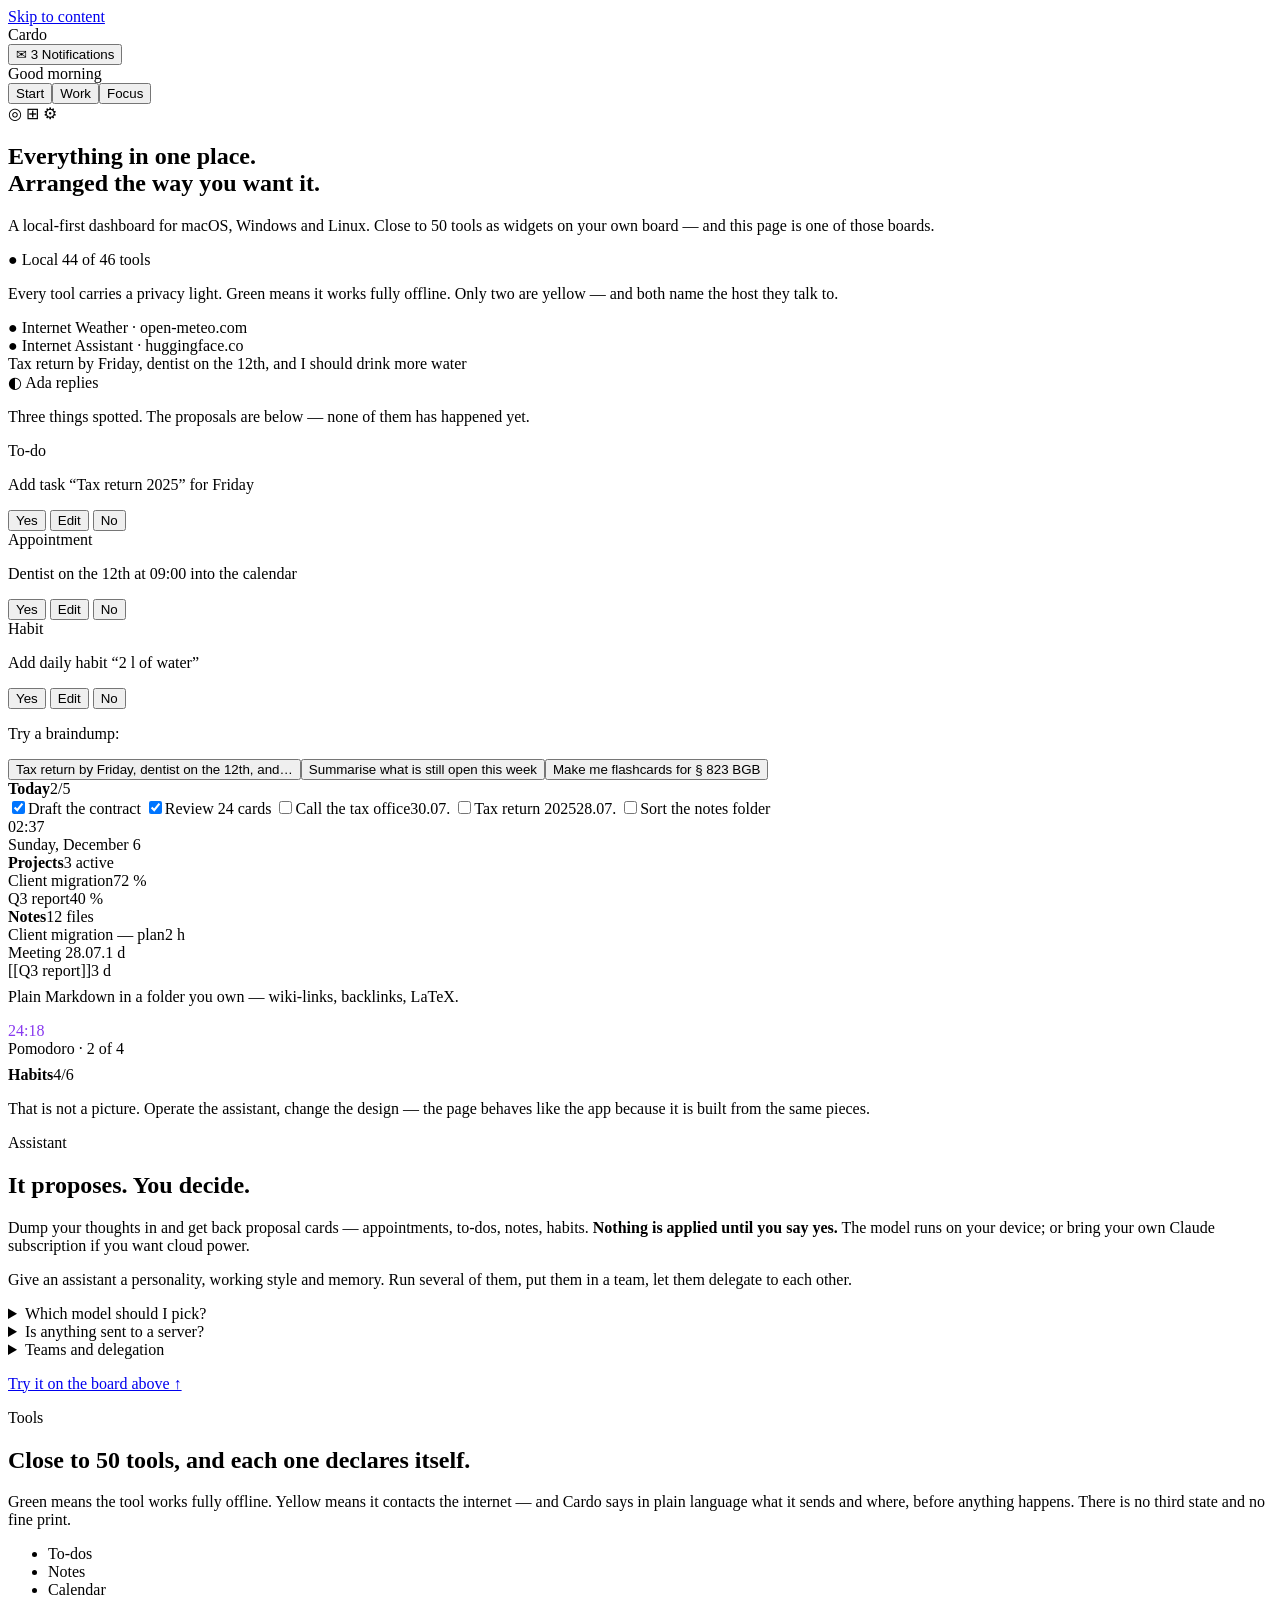
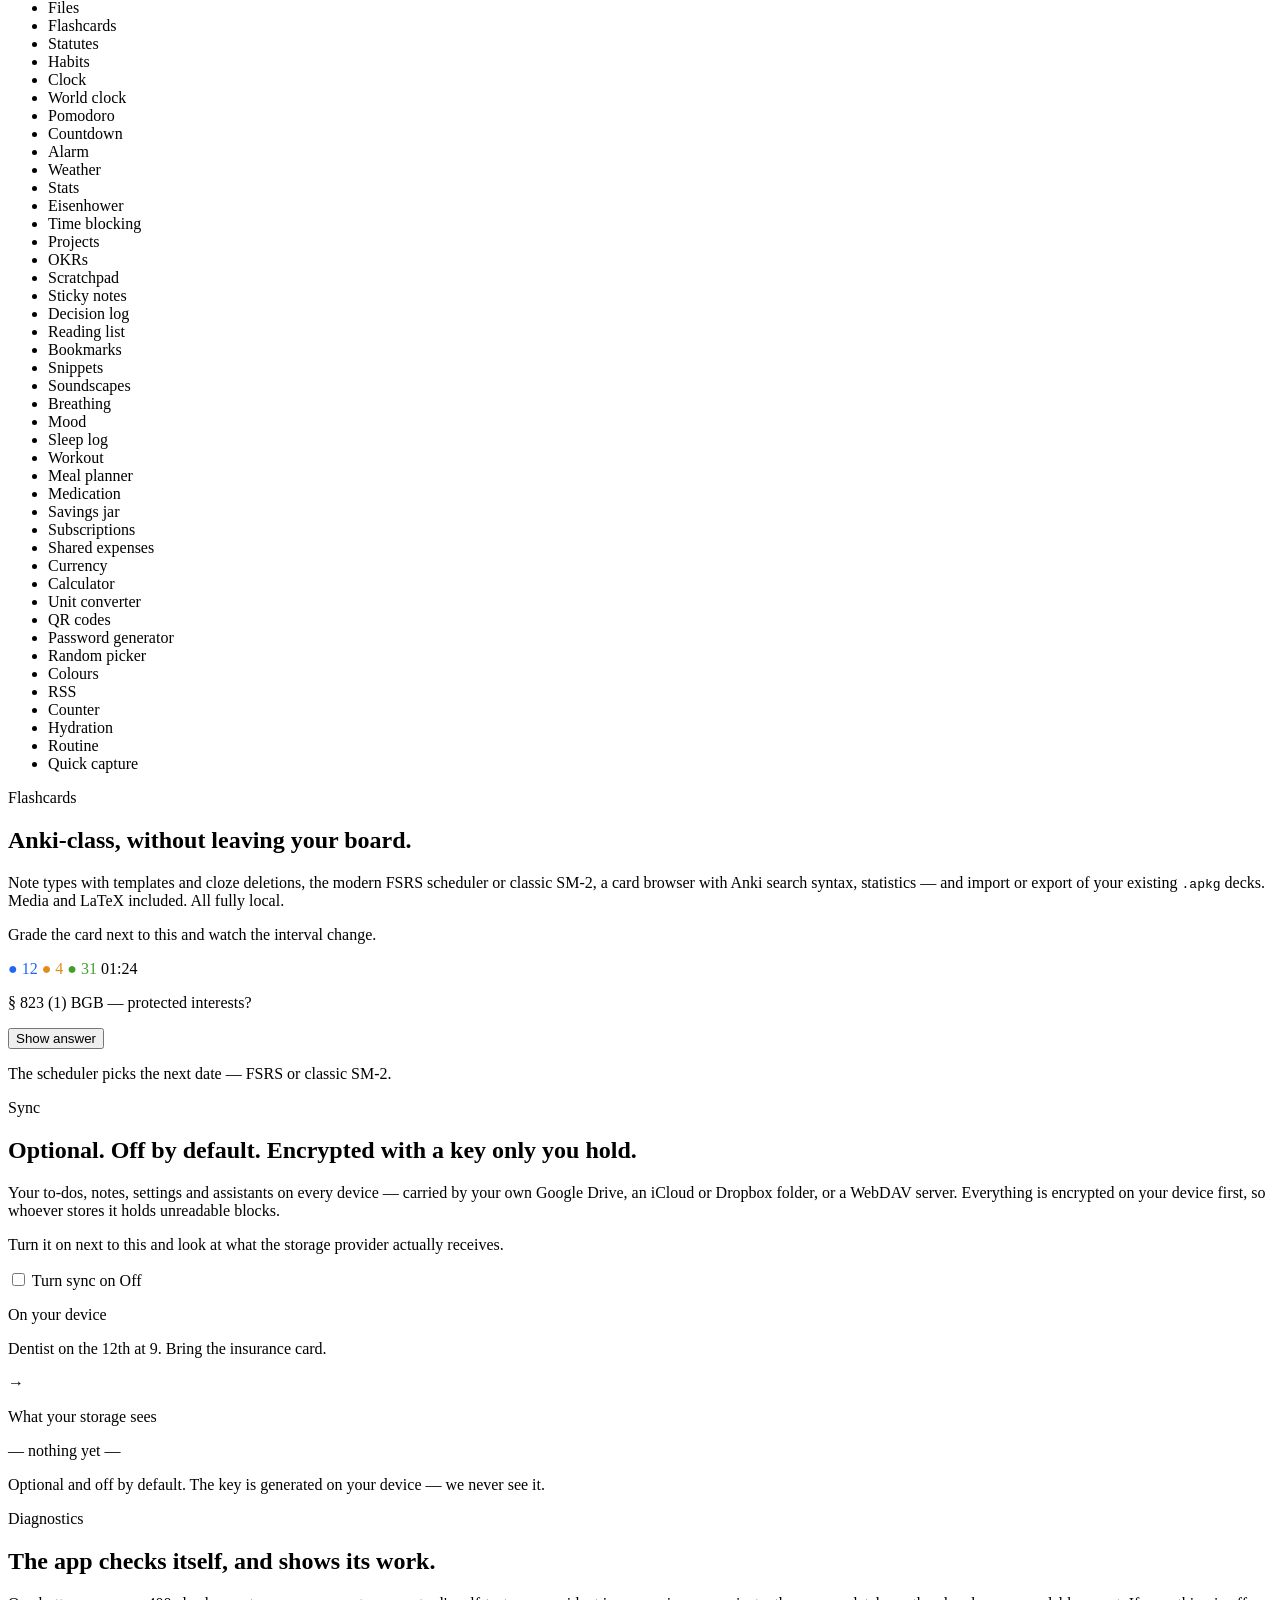
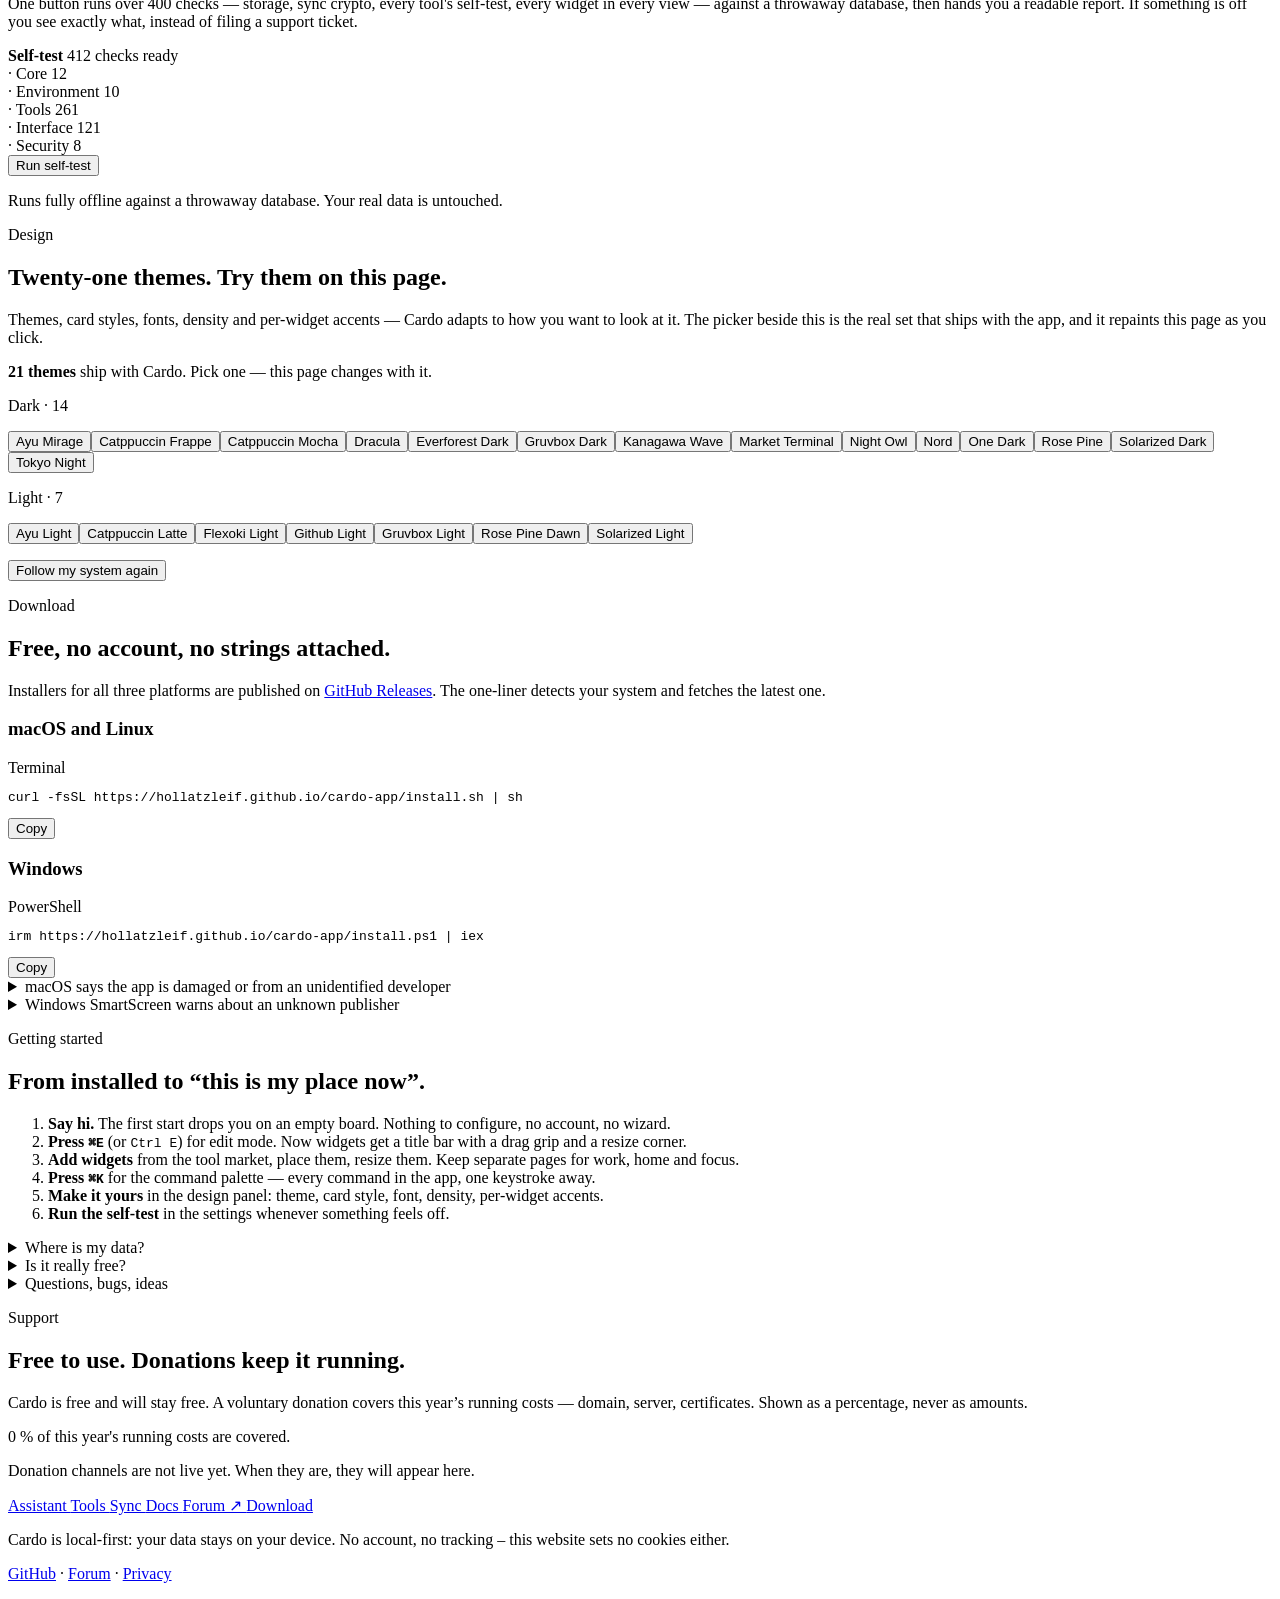
==== commit 8168ebdf: "deploy: hollatzleif/cardo@d96b043beb7446e9d54d8dbcf0b805e399b4f16c" ====
--- a/index.html
+++ b/index.html
@@ -60,13 +60,13 @@
         support ticket.
 </p> </div> <div class="topic__demo" data-astro-cid-j7pv25f6><div class="canvas " data-astro-cid-t7f5cdi3> <div class="canvas-grid" data-astro-cid-t7f5cdi3> <div class="c-card widget-frame " style="--w:5;--h:4" id="diagnose" data-widget data-astro-cid-bli4p4v3>  <div class="widget-body" data-astro-cid-bli4p4v3> <div class="dg" data-diagnose data-groups="[{&#34;id&#34;:&#34;core&#34;,&#34;label&#34;:&#34;Core&#34;,&#34;count&#34;:12},{&#34;id&#34;:&#34;environment&#34;,&#34;label&#34;:&#34;Environment&#34;,&#34;count&#34;:10},{&#34;id&#34;:&#34;tools&#34;,&#34;label&#34;:&#34;Tools&#34;,&#34;count&#34;:261},{&#34;id&#34;:&#34;ui&#34;,&#34;label&#34;:&#34;Interface&#34;,&#34;count&#34;:121},{&#34;id&#34;:&#34;security&#34;,&#34;label&#34;:&#34;Security&#34;,&#34;count&#34;:8}]" data-astro-cid-ytlyuym2> <div class="wgt__head" data-astro-cid-ytlyuym2> <strong data-astro-cid-ytlyuym2>Self-test</strong> <span class="meta grow" data-summary data-astro-cid-ytlyuym2>412 checks ready</span> </div> <div class="dg__list" data-list aria-live="polite" data-astro-cid-ytlyuym2> <div class="dg__row" data-row="core" data-astro-cid-ytlyuym2> <span class="dg__icon" data-icon data-astro-cid-ytlyuym2>·</span> <span class="grow" data-astro-cid-ytlyuym2>Core</span> <span class="meta" data-astro-cid-ytlyuym2>12</span> </div><div class="dg__row" data-row="environment" data-astro-cid-ytlyuym2> <span class="dg__icon" data-icon data-astro-cid-ytlyuym2>·</span> <span class="grow" data-astro-cid-ytlyuym2>Environment</span> <span class="meta" data-astro-cid-ytlyuym2>10</span> </div><div class="dg__row" data-row="tools" data-astro-cid-ytlyuym2> <span class="dg__icon" data-icon data-astro-cid-ytlyuym2>·</span> <span class="grow" data-astro-cid-ytlyuym2>Tools</span> <span class="meta" data-astro-cid-ytlyuym2>261</span> </div><div class="dg__row" data-row="ui" data-astro-cid-ytlyuym2> <span class="dg__icon" data-icon data-astro-cid-ytlyuym2>·</span> <span class="grow" data-astro-cid-ytlyuym2>Interface</span> <span class="meta" data-astro-cid-ytlyuym2>121</span> </div><div class="dg__row" data-row="security" data-astro-cid-ytlyuym2> <span class="dg__icon" data-icon data-astro-cid-ytlyuym2>·</span> <span class="grow" data-astro-cid-ytlyuym2>Security</span> <span class="meta" data-astro-cid-ytlyuym2>8</span> </div> </div> <button type="button" class="c-btn c-btn--primary dg__run" data-run data-astro-cid-ytlyuym2>Run self-test</button> <p class="c-muted dg__note" data-note data-astro-cid-ytlyuym2>
 Runs fully offline against a throwaway database. Your real data is untouched.
-</p> </div> </div>  </div>   <script type="module">const o=document.querySelector("[data-diagnose]");if(o){const n=JSON.parse(o.dataset.groups??"[]"),c=o.querySelector("[data-run]"),r=o.querySelector("[data-summary]"),l=o.querySelector("[data-note]"),g=window.matchMedia("(prefers-reduced-motion: reduce)").matches,u=n.reduce((t,e)=>t+e.count,0),i=t=>o.querySelector(`[data-row="${t}"] [data-icon]`),m=()=>{for(const t of n){const e=i(t.id);e.textContent="·",e.className="dg__icon"}};c.addEventListener("click",()=>{c.disabled=!0,m();let t=0;const e=a=>{if(a>=n.length){r.textContent=`${u} checks · all passed`,l.textContent="That is a healthy run. If something fails, it says exactly what — no guesswork.",c.disabled=!1,c.textContent="Again";return}const d=n[a],s=i(d.id);s.textContent="◐",s.className="dg__icon dg__icon--run",window.setTimeout(()=>{s.textContent="✓",s.className="dg__icon dg__icon--ok",t+=d.count,r.textContent=`${t} of ${u} checked`,e(a+1)},g?0:260+d.count/3)};e(0)})}</script> </div> </div> </div> </section>  <section class="topic" id="design" data-astro-cid-j7pv25f6> <div class="topic__text" data-astro-cid-j7pv25f6> <p class="eyebrow" data-astro-cid-j7pv25f6>Design</p> <h2 data-astro-cid-j7pv25f6>Twenty themes. Try them on this page.</h2> <p class="prose" data-astro-cid-j7pv25f6>
+</p> </div> </div>  </div>   <script type="module">const o=document.querySelector("[data-diagnose]");if(o){const n=JSON.parse(o.dataset.groups??"[]"),c=o.querySelector("[data-run]"),r=o.querySelector("[data-summary]"),l=o.querySelector("[data-note]"),g=window.matchMedia("(prefers-reduced-motion: reduce)").matches,u=n.reduce((t,e)=>t+e.count,0),i=t=>o.querySelector(`[data-row="${t}"] [data-icon]`),m=()=>{for(const t of n){const e=i(t.id);e.textContent="·",e.className="dg__icon"}};c.addEventListener("click",()=>{c.disabled=!0,m();let t=0;const e=a=>{if(a>=n.length){r.textContent=`${u} checks · all passed`,l.textContent="That is a healthy run. If something fails, it says exactly what — no guesswork.",c.disabled=!1,c.textContent="Again";return}const d=n[a],s=i(d.id);s.textContent="◐",s.className="dg__icon dg__icon--run",window.setTimeout(()=>{s.textContent="✓",s.className="dg__icon dg__icon--ok",t+=d.count,r.textContent=`${t} of ${u} checked`,e(a+1)},g?0:260+d.count/3)};e(0)})}</script> </div> </div> </div> </section>  <section class="topic" id="design" data-astro-cid-j7pv25f6> <div class="topic__text" data-astro-cid-j7pv25f6> <p class="eyebrow" data-astro-cid-j7pv25f6>Design</p> <h2 data-astro-cid-j7pv25f6>Twenty-one themes. Try them on this page.</h2> <p class="prose" data-astro-cid-j7pv25f6>
 Themes, card styles, fonts, density and per-widget accents — Cardo adapts to how
         you want to look at it. The picker beside this is the real set that ships with the
         app, and it repaints this page as you click.
-</p> </div> <div class="topic__demo" data-astro-cid-j7pv25f6><div class="canvas " data-astro-cid-t7f5cdi3> <div class="canvas-grid" data-astro-cid-t7f5cdi3> <div class="c-card widget-frame " style="--w:4;--h:4" data-widget data-astro-cid-bli4p4v3>  <div class="widget-body" data-astro-cid-bli4p4v3> <div class="theme" data-theme-widget data-astro-cid-jytfdbja> <p class="theme__lead" data-astro-cid-jytfdbja> <strong data-astro-cid-jytfdbja>20 themes</strong> ship with Cardo. Pick one — this page
+</p> </div> <div class="topic__demo" data-astro-cid-j7pv25f6><div class="canvas " data-astro-cid-t7f5cdi3> <div class="canvas-grid" data-astro-cid-t7f5cdi3> <div class="c-card widget-frame " style="--w:4;--h:4" data-widget data-astro-cid-bli4p4v3>  <div class="widget-body" data-astro-cid-bli4p4v3> <div class="theme" data-theme-widget data-astro-cid-jytfdbja> <p class="theme__lead" data-astro-cid-jytfdbja> <strong data-astro-cid-jytfdbja>21 themes</strong> ship with Cardo. Pick one — this page
       changes with it.
-</p> <div class="theme__group" data-astro-cid-jytfdbja> <p class="theme__label" data-astro-cid-jytfdbja>Dark · 13</p> <div class="theme__grid" data-astro-cid-jytfdbja> <button type="button" class="sw" data-theme-id="ayu-mirage" style="--sw-base:#242936;--sw-surface:#2a3141;--sw-accent:#ffcc66" aria-pressed="false" data-astro-cid-jytfdbja> <span class="sw__chip" aria-hidden="true" data-astro-cid-jytfdbja></span> <span class="sw__name" data-astro-cid-jytfdbja>Ayu Mirage</span> </button><button type="button" class="sw" data-theme-id="catppuccin-frappe" style="--sw-base:#303446;--sw-surface:#51576d;--sw-accent:#ca9ee6" aria-pressed="false" data-astro-cid-jytfdbja> <span class="sw__chip" aria-hidden="true" data-astro-cid-jytfdbja></span> <span class="sw__name" data-astro-cid-jytfdbja>Catppuccin Frappe</span> </button><button type="button" class="sw" data-theme-id="catppuccin-mocha" style="--sw-base:#1e1e2e;--sw-surface:#45475a;--sw-accent:#89b4fa" aria-pressed="false" data-astro-cid-jytfdbja> <span class="sw__chip" aria-hidden="true" data-astro-cid-jytfdbja></span> <span class="sw__name" data-astro-cid-jytfdbja>Catppuccin Mocha</span> </button><button type="button" class="sw" data-theme-id="dracula" style="--sw-base:#282a36;--sw-surface:#44475a;--sw-accent:#bd93f9" aria-pressed="false" data-astro-cid-jytfdbja> <span class="sw__chip" aria-hidden="true" data-astro-cid-jytfdbja></span> <span class="sw__name" data-astro-cid-jytfdbja>Dracula</span> </button><button type="button" class="sw" data-theme-id="everforest-dark" style="--sw-base:#2d353b;--sw-surface:#3d484d;--sw-accent:#a7c080" aria-pressed="false" data-astro-cid-jytfdbja> <span class="sw__chip" aria-hidden="true" data-astro-cid-jytfdbja></span> <span class="sw__name" data-astro-cid-jytfdbja>Everforest Dark</span> </button><button type="button" class="sw" data-theme-id="gruvbox-dark" style="--sw-base:#282828;--sw-surface:#504945;--sw-accent:#83a598" aria-pressed="false" data-astro-cid-jytfdbja> <span class="sw__chip" aria-hidden="true" data-astro-cid-jytfdbja></span> <span class="sw__name" data-astro-cid-jytfdbja>Gruvbox Dark</span> </button><button type="button" class="sw" data-theme-id="kanagawa-wave" style="--sw-base:#1f1f28;--sw-surface:#363646;--sw-accent:#7e9cd8" aria-pressed="false" data-astro-cid-jytfdbja> <span class="sw__chip" aria-hidden="true" data-astro-cid-jytfdbja></span> <span class="sw__name" data-astro-cid-jytfdbja>Kanagawa Wave</span> </button><button type="button" class="sw" data-theme-id="night-owl" style="--sw-base:#011627;--sw-surface:#12395b;--sw-accent:#82aaff" aria-pressed="false" data-astro-cid-jytfdbja> <span class="sw__chip" aria-hidden="true" data-astro-cid-jytfdbja></span> <span class="sw__name" data-astro-cid-jytfdbja>Night Owl</span> </button><button type="button" class="sw" data-theme-id="nord" style="--sw-base:#2e3440;--sw-surface:#434c5e;--sw-accent:#88c0d0" aria-pressed="false" data-astro-cid-jytfdbja> <span class="sw__chip" aria-hidden="true" data-astro-cid-jytfdbja></span> <span class="sw__name" data-astro-cid-jytfdbja>Nord</span> </button><button type="button" class="sw" data-theme-id="one-dark" style="--sw-base:#282c34;--sw-surface:#383e4a;--sw-accent:#61afef" aria-pressed="false" data-astro-cid-jytfdbja> <span class="sw__chip" aria-hidden="true" data-astro-cid-jytfdbja></span> <span class="sw__name" data-astro-cid-jytfdbja>One Dark</span> </button><button type="button" class="sw" data-theme-id="rose-pine" style="--sw-base:#191724;--sw-surface:#26233a;--sw-accent:#c4a7e7" aria-pressed="false" data-astro-cid-jytfdbja> <span class="sw__chip" aria-hidden="true" data-astro-cid-jytfdbja></span> <span class="sw__name" data-astro-cid-jytfdbja>Rose Pine</span> </button><button type="button" class="sw" data-theme-id="solarized-dark" style="--sw-base:#002b36;--sw-surface:#0d4552;--sw-accent:#268bd2" aria-pressed="false" data-astro-cid-jytfdbja> <span class="sw__chip" aria-hidden="true" data-astro-cid-jytfdbja></span> <span class="sw__name" data-astro-cid-jytfdbja>Solarized Dark</span> </button><button type="button" class="sw" data-theme-id="tokyo-night" style="--sw-base:#1a1b26;--sw-surface:#24283b;--sw-accent:#7aa2f7" aria-pressed="false" data-astro-cid-jytfdbja> <span class="sw__chip" aria-hidden="true" data-astro-cid-jytfdbja></span> <span class="sw__name" data-astro-cid-jytfdbja>Tokyo Night</span> </button> </div> </div> <div class="theme__group" data-astro-cid-jytfdbja> <p class="theme__label" data-astro-cid-jytfdbja>Light · 7</p> <div class="theme__grid" data-astro-cid-jytfdbja> <button type="button" class="sw" data-theme-id="ayu-light" style="--sw-base:#fcfcfc;--sw-surface:#e7e8e9;--sw-accent:#ffaa33" aria-pressed="false" data-astro-cid-jytfdbja> <span class="sw__chip" aria-hidden="true" data-astro-cid-jytfdbja></span> <span class="sw__name" data-astro-cid-jytfdbja>Ayu Light</span> </button><button type="button" class="sw" data-theme-id="catppuccin-latte" style="--sw-base:#eff1f5;--sw-surface:#ccd0da;--sw-accent:#1e66f5" aria-pressed="false" data-astro-cid-jytfdbja> <span class="sw__chip" aria-hidden="true" data-astro-cid-jytfdbja></span> <span class="sw__name" data-astro-cid-jytfdbja>Catppuccin Latte</span> </button><button type="button" class="sw" data-theme-id="flexoki-light" style="--sw-base:#fffcf0;--sw-surface:#e6e4d9;--sw-accent:#205ea6" aria-pressed="false" data-astro-cid-jytfdbja> <span class="sw__chip" aria-hidden="true" data-astro-cid-jytfdbja></span> <span class="sw__name" data-astro-cid-jytfdbja>Flexoki Light</span> </button><button type="button" class="sw" data-theme-id="github-light" style="--sw-base:#ffffff;--sw-surface:#eaeef2;--sw-accent:#0969da" aria-pressed="false" data-astro-cid-jytfdbja> <span class="sw__chip" aria-hidden="true" data-astro-cid-jytfdbja></span> <span class="sw__name" data-astro-cid-jytfdbja>Github Light</span> </button><button type="button" class="sw" data-theme-id="gruvbox-light" style="--sw-base:#fbf1c7;--sw-surface:#d5c4a1;--sw-accent:#076678" aria-pressed="false" data-astro-cid-jytfdbja> <span class="sw__chip" aria-hidden="true" data-astro-cid-jytfdbja></span> <span class="sw__name" data-astro-cid-jytfdbja>Gruvbox Light</span> </button><button type="button" class="sw" data-theme-id="rose-pine-dawn" style="--sw-base:#faf4ed;--sw-surface:#f2e9e1;--sw-accent:#907aa9" aria-pressed="false" data-astro-cid-jytfdbja> <span class="sw__chip" aria-hidden="true" data-astro-cid-jytfdbja></span> <span class="sw__name" data-astro-cid-jytfdbja>Rose Pine Dawn</span> </button><button type="button" class="sw" data-theme-id="solarized-light" style="--sw-base:#fdf6e3;--sw-surface:#ddd6c1;--sw-accent:#268bd2" aria-pressed="false" data-astro-cid-jytfdbja> <span class="sw__chip" aria-hidden="true" data-astro-cid-jytfdbja></span> <span class="sw__name" data-astro-cid-jytfdbja>Solarized Light</span> </button> </div> </div> <p class="theme__foot" data-astro-cid-jytfdbja> <button type="button" class="theme__reset" data-theme-reset data-astro-cid-jytfdbja>Follow my system again</button> </p> </div> </div>  </div>   <script type="module">const o=document.querySelector("[data-theme-widget]");if(o){const a="cardo-theme",d=[...o.querySelectorAll("[data-theme-id]")],n=t=>{for(const e of d)e.setAttribute("aria-pressed",String(e.dataset.themeId===t))};n(document.documentElement.dataset.theme??null);for(const t of d)t.addEventListener("click",()=>{const e=t.dataset.themeId;if(e){document.documentElement.dataset.theme=e;try{localStorage.setItem(a,e)}catch{}n(e),window.dispatchEvent(new CustomEvent("cardo:themechange",{detail:{id:e}}))}});o.querySelector("[data-theme-reset]")?.addEventListener("click",()=>{delete document.documentElement.dataset.theme;try{localStorage.removeItem(a)}catch{}n(null),window.dispatchEvent(new CustomEvent("cardo:themechange",{detail:{id:null}}))})}</script> </div> </div> </div> </section>  <section class="section" id="download" data-astro-cid-j7pv25f6> <div data-astro-cid-j7pv25f6> <p class="eyebrow" data-astro-cid-j7pv25f6>Download</p> <h2 data-astro-cid-j7pv25f6>Free, no account, no strings attached.</h2> <p class="prose" data-astro-cid-j7pv25f6>
+</p> <div class="theme__group" data-astro-cid-jytfdbja> <p class="theme__label" data-astro-cid-jytfdbja>Dark · 14</p> <div class="theme__grid" data-astro-cid-jytfdbja> <button type="button" class="sw" data-theme-id="ayu-mirage" style="--sw-base:#242936;--sw-surface:#2a3141;--sw-accent:#ffcc66" aria-pressed="false" data-astro-cid-jytfdbja> <span class="sw__chip" aria-hidden="true" data-astro-cid-jytfdbja></span> <span class="sw__name" data-astro-cid-jytfdbja>Ayu Mirage</span> </button><button type="button" class="sw" data-theme-id="catppuccin-frappe" style="--sw-base:#303446;--sw-surface:#51576d;--sw-accent:#ca9ee6" aria-pressed="false" data-astro-cid-jytfdbja> <span class="sw__chip" aria-hidden="true" data-astro-cid-jytfdbja></span> <span class="sw__name" data-astro-cid-jytfdbja>Catppuccin Frappe</span> </button><button type="button" class="sw" data-theme-id="catppuccin-mocha" style="--sw-base:#1e1e2e;--sw-surface:#45475a;--sw-accent:#89b4fa" aria-pressed="false" data-astro-cid-jytfdbja> <span class="sw__chip" aria-hidden="true" data-astro-cid-jytfdbja></span> <span class="sw__name" data-astro-cid-jytfdbja>Catppuccin Mocha</span> </button><button type="button" class="sw" data-theme-id="dracula" style="--sw-base:#282a36;--sw-surface:#44475a;--sw-accent:#bd93f9" aria-pressed="false" data-astro-cid-jytfdbja> <span class="sw__chip" aria-hidden="true" data-astro-cid-jytfdbja></span> <span class="sw__name" data-astro-cid-jytfdbja>Dracula</span> </button><button type="button" class="sw" data-theme-id="everforest-dark" style="--sw-base:#2d353b;--sw-surface:#3d484d;--sw-accent:#a7c080" aria-pressed="false" data-astro-cid-jytfdbja> <span class="sw__chip" aria-hidden="true" data-astro-cid-jytfdbja></span> <span class="sw__name" data-astro-cid-jytfdbja>Everforest Dark</span> </button><button type="button" class="sw" data-theme-id="gruvbox-dark" style="--sw-base:#282828;--sw-surface:#504945;--sw-accent:#83a598" aria-pressed="false" data-astro-cid-jytfdbja> <span class="sw__chip" aria-hidden="true" data-astro-cid-jytfdbja></span> <span class="sw__name" data-astro-cid-jytfdbja>Gruvbox Dark</span> </button><button type="button" class="sw" data-theme-id="kanagawa-wave" style="--sw-base:#1f1f28;--sw-surface:#363646;--sw-accent:#7e9cd8" aria-pressed="false" data-astro-cid-jytfdbja> <span class="sw__chip" aria-hidden="true" data-astro-cid-jytfdbja></span> <span class="sw__name" data-astro-cid-jytfdbja>Kanagawa Wave</span> </button><button type="button" class="sw" data-theme-id="market-terminal" style="--sw-base:#545450;--sw-surface:#252525;--sw-accent:#b0ffff" aria-pressed="false" data-astro-cid-jytfdbja> <span class="sw__chip" aria-hidden="true" data-astro-cid-jytfdbja></span> <span class="sw__name" data-astro-cid-jytfdbja>Market Terminal</span> </button><button type="button" class="sw" data-theme-id="night-owl" style="--sw-base:#011627;--sw-surface:#12395b;--sw-accent:#82aaff" aria-pressed="false" data-astro-cid-jytfdbja> <span class="sw__chip" aria-hidden="true" data-astro-cid-jytfdbja></span> <span class="sw__name" data-astro-cid-jytfdbja>Night Owl</span> </button><button type="button" class="sw" data-theme-id="nord" style="--sw-base:#2e3440;--sw-surface:#434c5e;--sw-accent:#88c0d0" aria-pressed="false" data-astro-cid-jytfdbja> <span class="sw__chip" aria-hidden="true" data-astro-cid-jytfdbja></span> <span class="sw__name" data-astro-cid-jytfdbja>Nord</span> </button><button type="button" class="sw" data-theme-id="one-dark" style="--sw-base:#282c34;--sw-surface:#383e4a;--sw-accent:#61afef" aria-pressed="false" data-astro-cid-jytfdbja> <span class="sw__chip" aria-hidden="true" data-astro-cid-jytfdbja></span> <span class="sw__name" data-astro-cid-jytfdbja>One Dark</span> </button><button type="button" class="sw" data-theme-id="rose-pine" style="--sw-base:#191724;--sw-surface:#26233a;--sw-accent:#c4a7e7" aria-pressed="false" data-astro-cid-jytfdbja> <span class="sw__chip" aria-hidden="true" data-astro-cid-jytfdbja></span> <span class="sw__name" data-astro-cid-jytfdbja>Rose Pine</span> </button><button type="button" class="sw" data-theme-id="solarized-dark" style="--sw-base:#002b36;--sw-surface:#0d4552;--sw-accent:#268bd2" aria-pressed="false" data-astro-cid-jytfdbja> <span class="sw__chip" aria-hidden="true" data-astro-cid-jytfdbja></span> <span class="sw__name" data-astro-cid-jytfdbja>Solarized Dark</span> </button><button type="button" class="sw" data-theme-id="tokyo-night" style="--sw-base:#1a1b26;--sw-surface:#24283b;--sw-accent:#7aa2f7" aria-pressed="false" data-astro-cid-jytfdbja> <span class="sw__chip" aria-hidden="true" data-astro-cid-jytfdbja></span> <span class="sw__name" data-astro-cid-jytfdbja>Tokyo Night</span> </button> </div> </div> <div class="theme__group" data-astro-cid-jytfdbja> <p class="theme__label" data-astro-cid-jytfdbja>Light · 7</p> <div class="theme__grid" data-astro-cid-jytfdbja> <button type="button" class="sw" data-theme-id="ayu-light" style="--sw-base:#fcfcfc;--sw-surface:#e7e8e9;--sw-accent:#ffaa33" aria-pressed="false" data-astro-cid-jytfdbja> <span class="sw__chip" aria-hidden="true" data-astro-cid-jytfdbja></span> <span class="sw__name" data-astro-cid-jytfdbja>Ayu Light</span> </button><button type="button" class="sw" data-theme-id="catppuccin-latte" style="--sw-base:#eff1f5;--sw-surface:#ccd0da;--sw-accent:#1e66f5" aria-pressed="false" data-astro-cid-jytfdbja> <span class="sw__chip" aria-hidden="true" data-astro-cid-jytfdbja></span> <span class="sw__name" data-astro-cid-jytfdbja>Catppuccin Latte</span> </button><button type="button" class="sw" data-theme-id="flexoki-light" style="--sw-base:#fffcf0;--sw-surface:#e6e4d9;--sw-accent:#205ea6" aria-pressed="false" data-astro-cid-jytfdbja> <span class="sw__chip" aria-hidden="true" data-astro-cid-jytfdbja></span> <span class="sw__name" data-astro-cid-jytfdbja>Flexoki Light</span> </button><button type="button" class="sw" data-theme-id="github-light" style="--sw-base:#ffffff;--sw-surface:#eaeef2;--sw-accent:#0969da" aria-pressed="false" data-astro-cid-jytfdbja> <span class="sw__chip" aria-hidden="true" data-astro-cid-jytfdbja></span> <span class="sw__name" data-astro-cid-jytfdbja>Github Light</span> </button><button type="button" class="sw" data-theme-id="gruvbox-light" style="--sw-base:#fbf1c7;--sw-surface:#d5c4a1;--sw-accent:#076678" aria-pressed="false" data-astro-cid-jytfdbja> <span class="sw__chip" aria-hidden="true" data-astro-cid-jytfdbja></span> <span class="sw__name" data-astro-cid-jytfdbja>Gruvbox Light</span> </button><button type="button" class="sw" data-theme-id="rose-pine-dawn" style="--sw-base:#faf4ed;--sw-surface:#f2e9e1;--sw-accent:#907aa9" aria-pressed="false" data-astro-cid-jytfdbja> <span class="sw__chip" aria-hidden="true" data-astro-cid-jytfdbja></span> <span class="sw__name" data-astro-cid-jytfdbja>Rose Pine Dawn</span> </button><button type="button" class="sw" data-theme-id="solarized-light" style="--sw-base:#fdf6e3;--sw-surface:#ddd6c1;--sw-accent:#268bd2" aria-pressed="false" data-astro-cid-jytfdbja> <span class="sw__chip" aria-hidden="true" data-astro-cid-jytfdbja></span> <span class="sw__name" data-astro-cid-jytfdbja>Solarized Light</span> </button> </div> </div> <p class="theme__foot" data-astro-cid-jytfdbja> <button type="button" class="theme__reset" data-theme-reset data-astro-cid-jytfdbja>Follow my system again</button> </p> </div> </div>  </div>   <script type="module">const o=document.querySelector("[data-theme-widget]");if(o){const a="cardo-theme",d=[...o.querySelectorAll("[data-theme-id]")],n=t=>{for(const e of d)e.setAttribute("aria-pressed",String(e.dataset.themeId===t))};n(document.documentElement.dataset.theme??null);for(const t of d)t.addEventListener("click",()=>{const e=t.dataset.themeId;if(e){document.documentElement.dataset.theme=e;try{localStorage.setItem(a,e)}catch{}n(e),window.dispatchEvent(new CustomEvent("cardo:themechange",{detail:{id:e}}))}});o.querySelector("[data-theme-reset]")?.addEventListener("click",()=>{delete document.documentElement.dataset.theme;try{localStorage.removeItem(a)}catch{}n(null),window.dispatchEvent(new CustomEvent("cardo:themechange",{detail:{id:null}}))})}</script> </div> </div> </div> </section>  <section class="section" id="download" data-astro-cid-j7pv25f6> <div data-astro-cid-j7pv25f6> <p class="eyebrow" data-astro-cid-j7pv25f6>Download</p> <h2 data-astro-cid-j7pv25f6>Free, no account, no strings attached.</h2> <p class="prose" data-astro-cid-j7pv25f6>
 Installers for all three platforms are published on
 <a href="https://github.com/hollatzleif/cardo-app/releases" rel="noopener" data-astro-cid-j7pv25f6>GitHub Releases</a>. The one-liner detects
         your system and fetches the latest one.
@@ -363,6 +363,34 @@
         --accent-7: #e82424;
         --accent-8: #6a9589;
       }
+      [data-theme="market-terminal"] {
+        --base: #545450;
+        --surface-0: #1e1e1e;
+        --surface-1: #252525;
+        --surface-2: #2b2b2b;
+        --text: #f0f0ec;
+        --text-muted: #8a8a88;
+        --accent: #b0ffff;
+        --success: #79c39a;
+        --warning: #e0cf4f;
+        --danger: #f0978a;
+        --info: #88c4ff;
+        --bg-canvas: #545450;
+        --bg-widget: #1e1e1e;
+        --bg-widget-hover: #252525;
+        --bg-raised: #252525;
+        --text-primary: #f0f0ec;
+        --border-subtle: #2b2b2b;
+        --accent-text: #545450;
+        --accent-1: #b0ffff;
+        --accent-2: #88c4ff;
+        --accent-3: #79c39a;
+        --accent-4: #e49185;
+        --accent-5: #e0cf4f;
+        --accent-6: #c39bd3;
+        --accent-7: #f2b880;
+        --accent-8: #9cffce;
+      }
       [data-theme="night-owl"] {
         --base: #011627;
         --surface-0: #0b2942;
